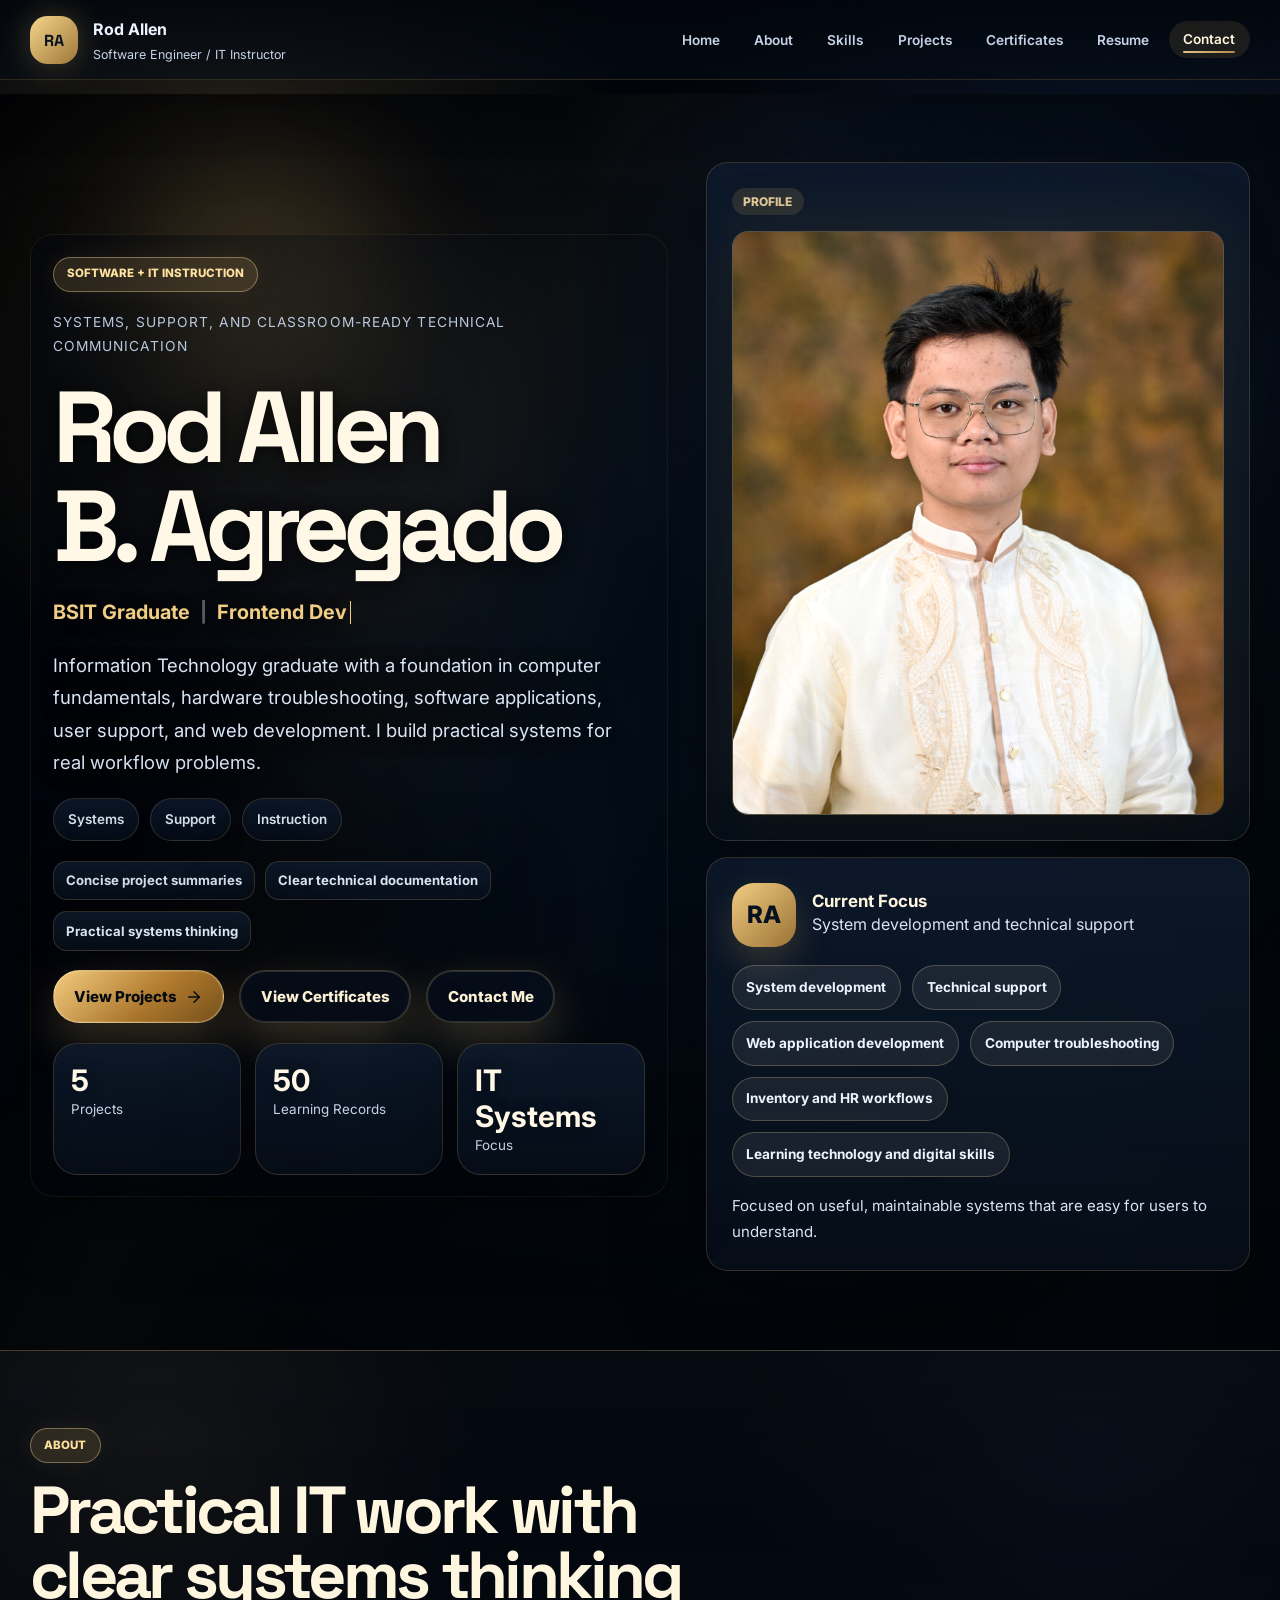
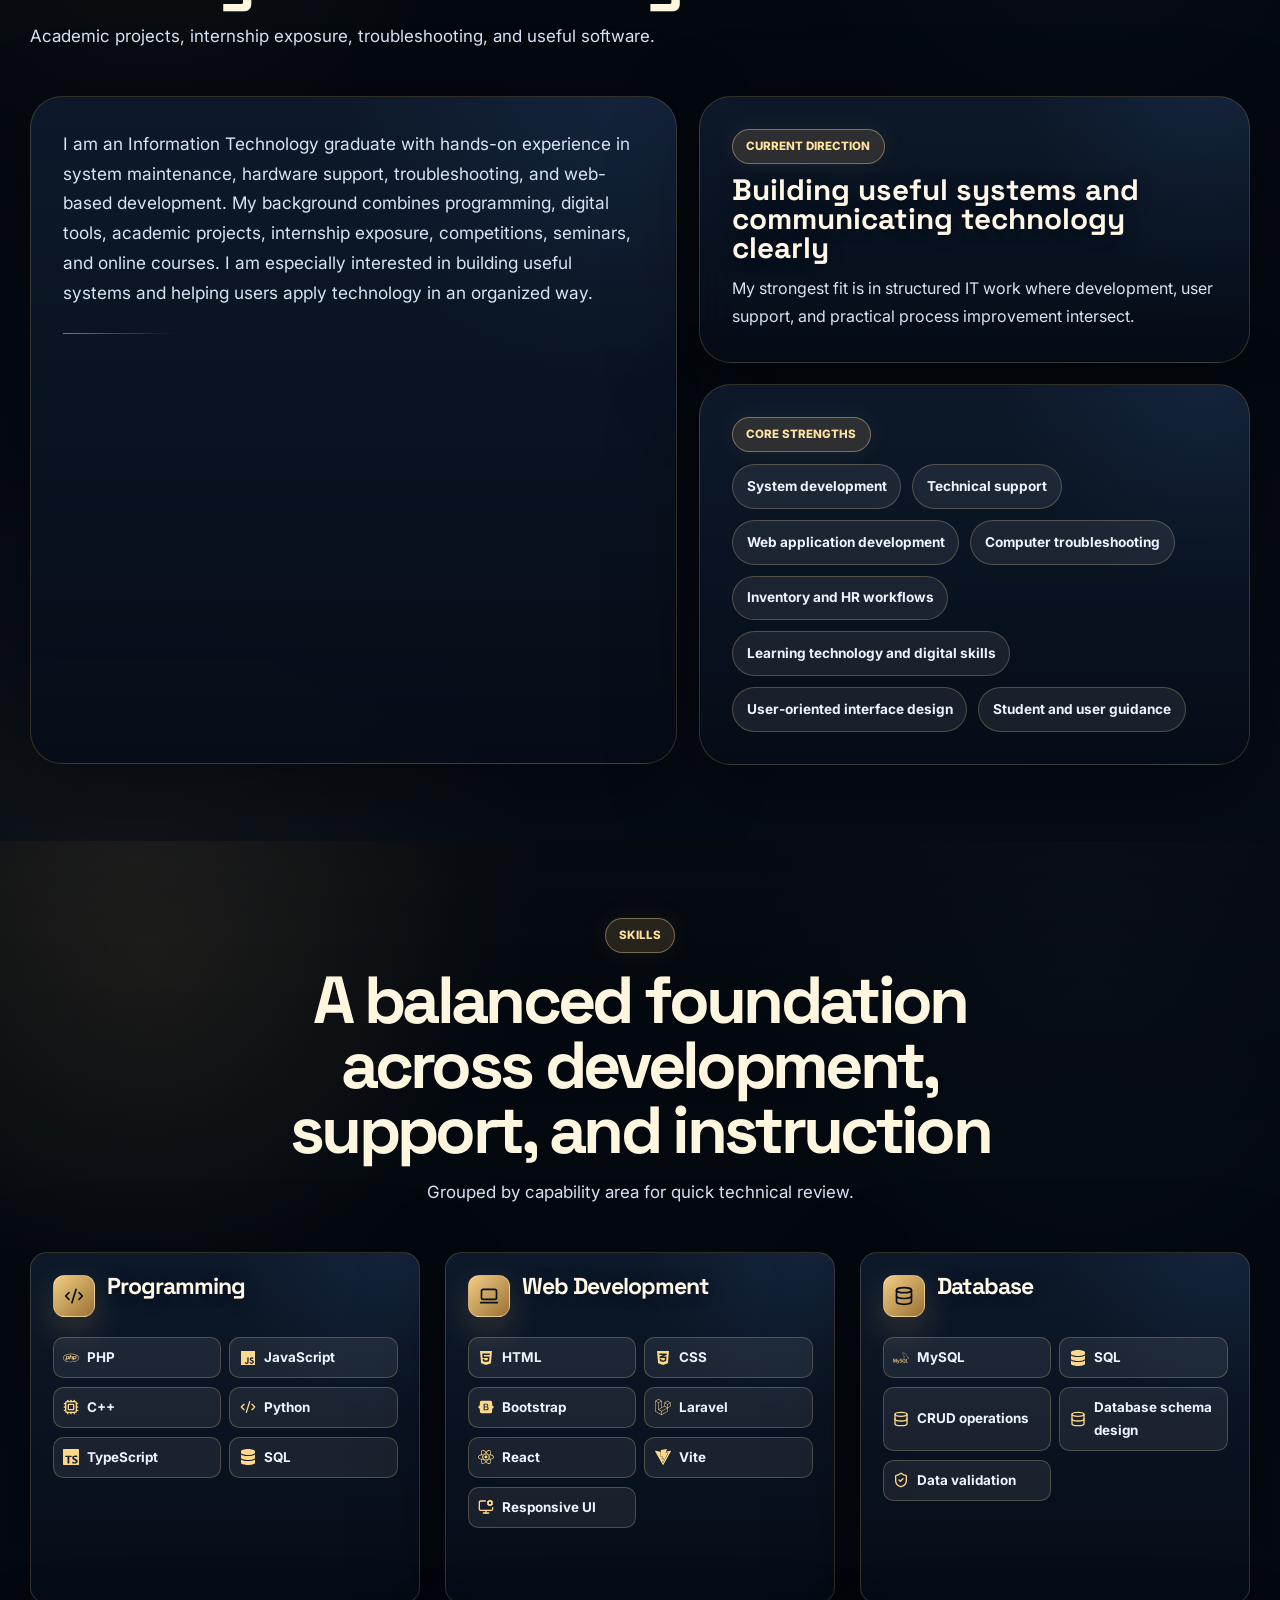
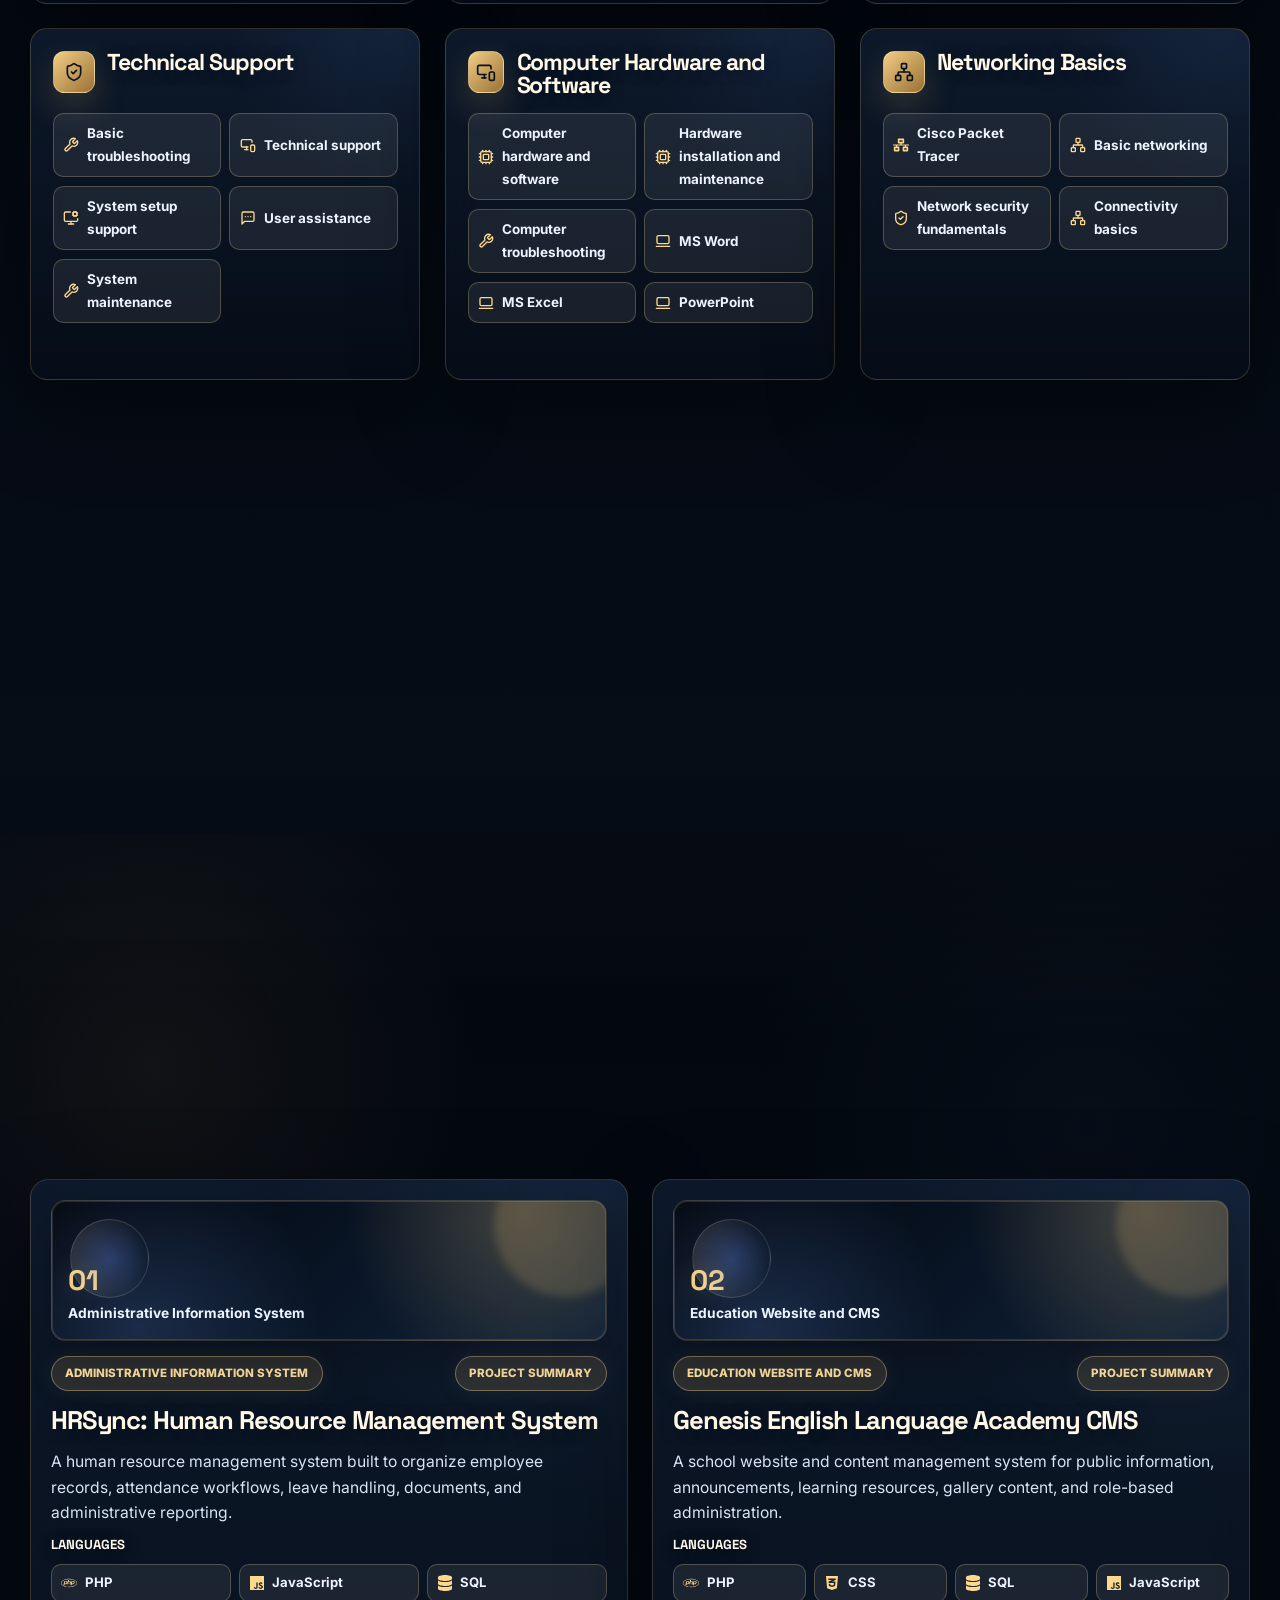
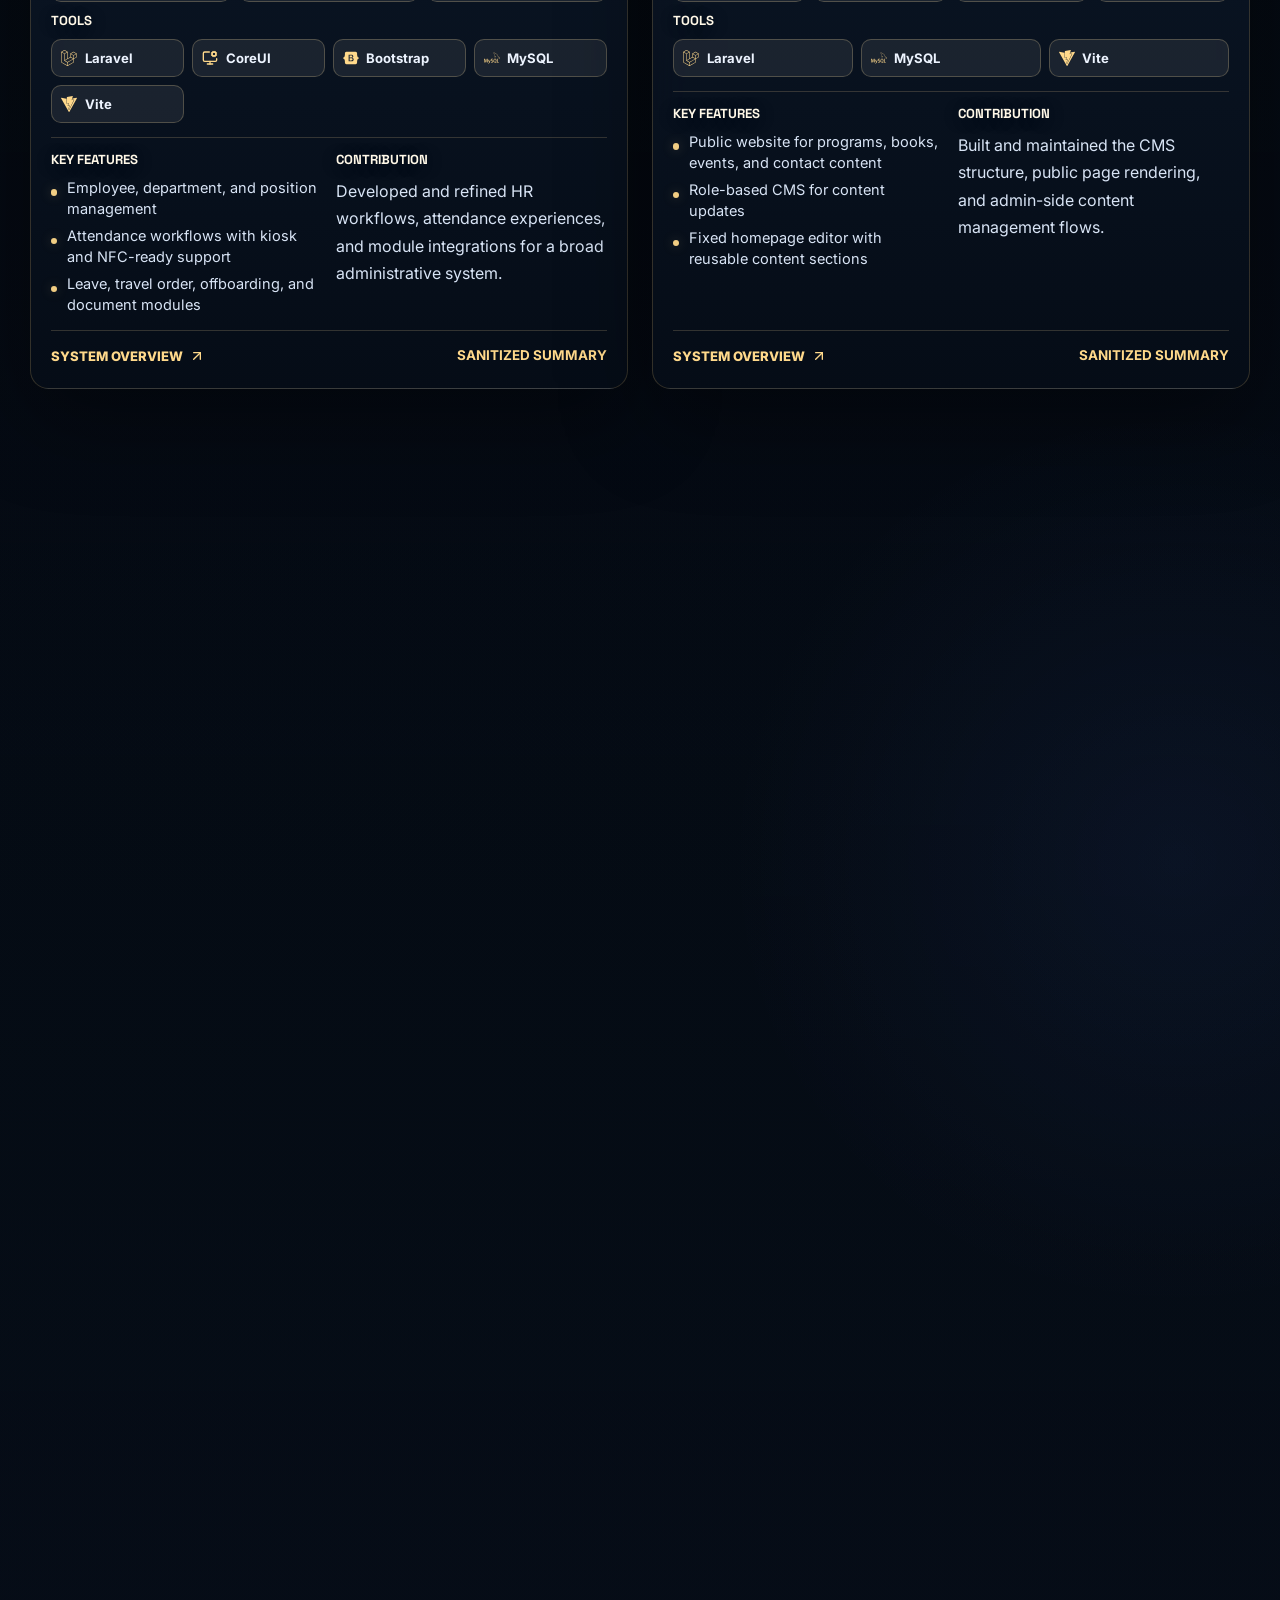
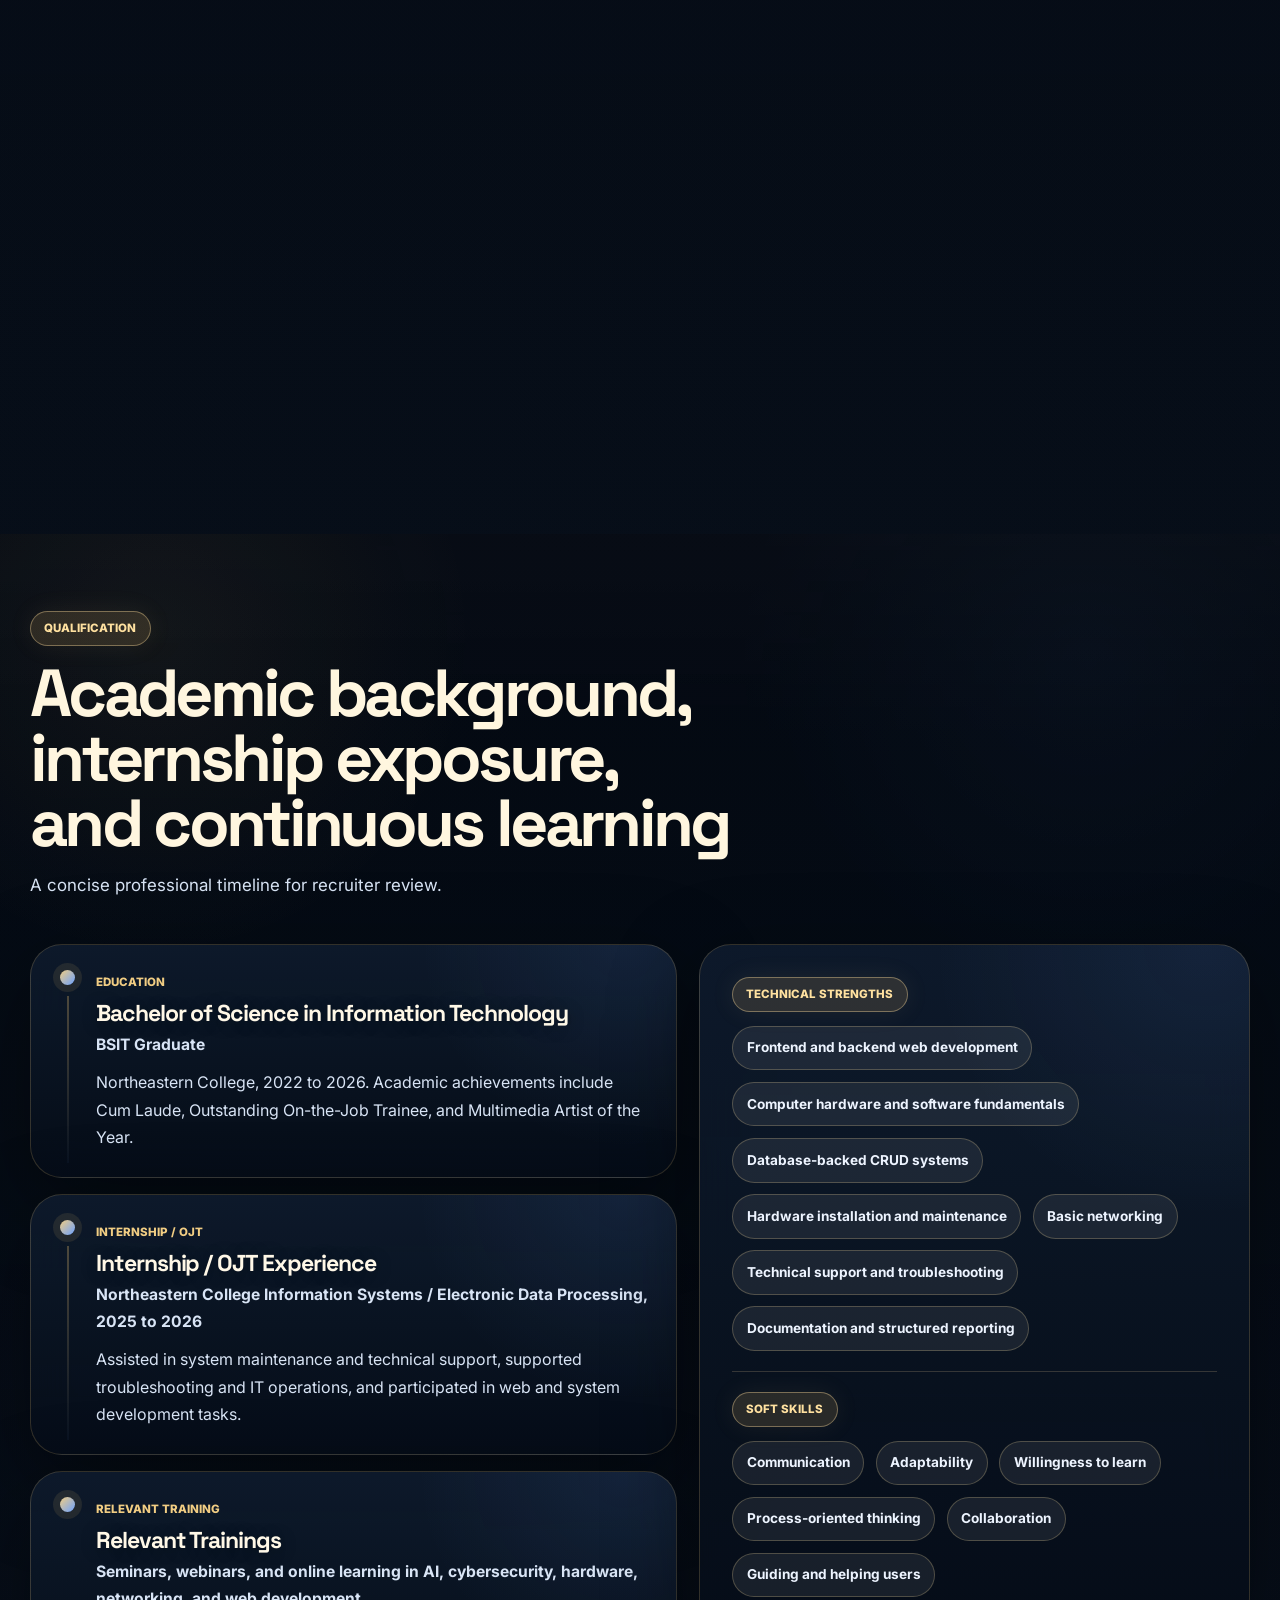
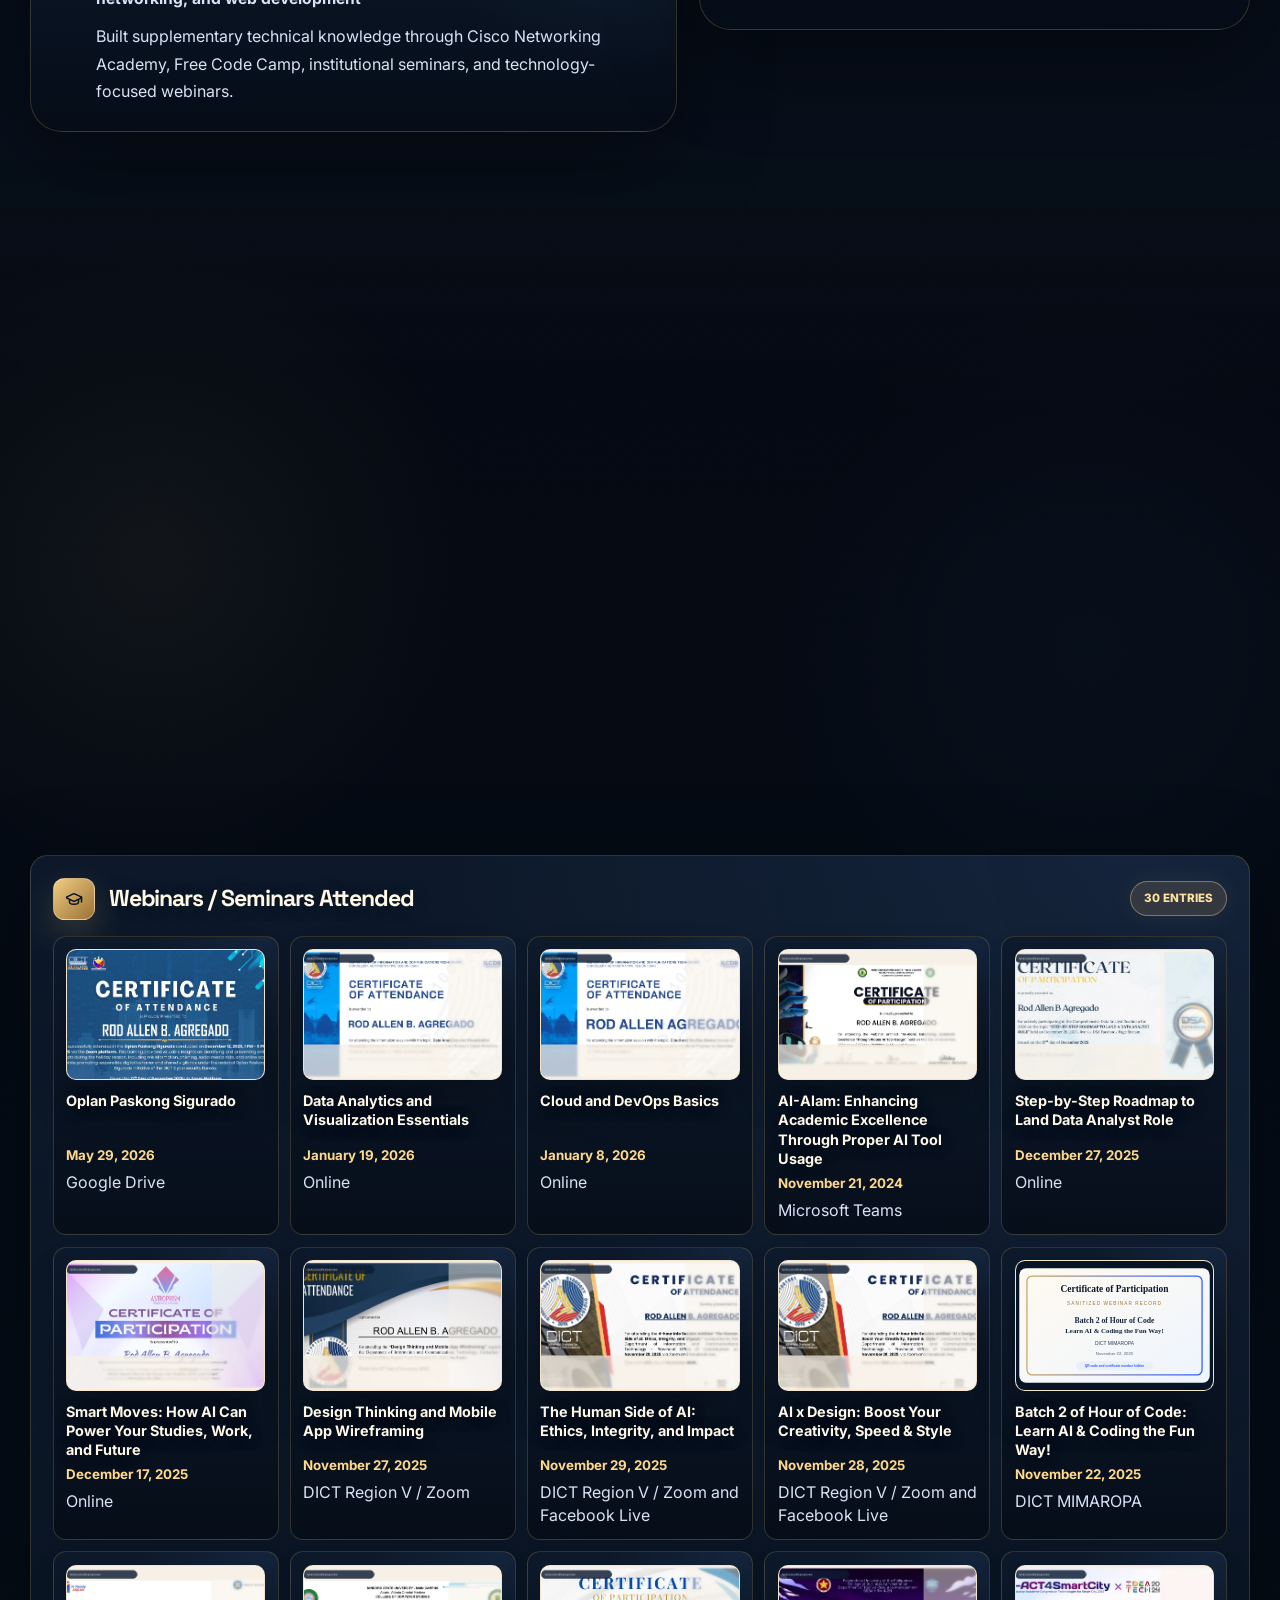
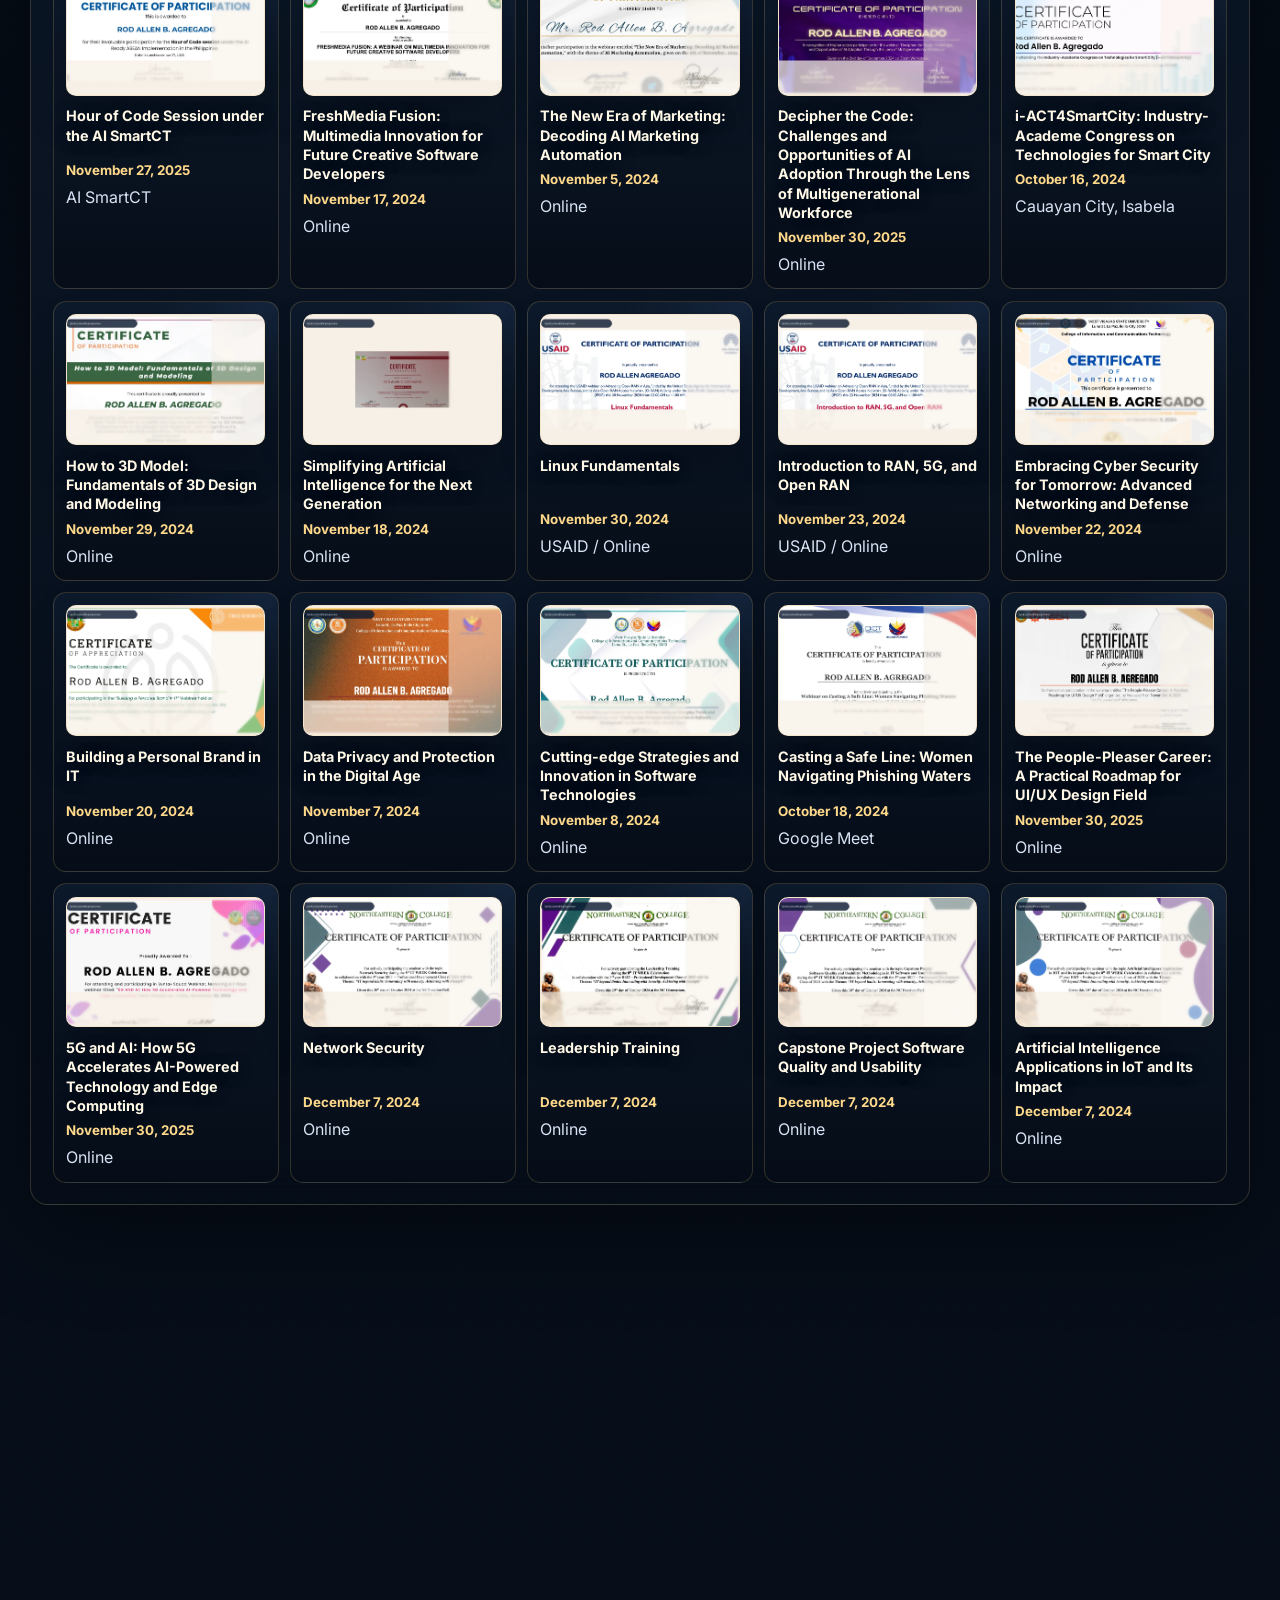
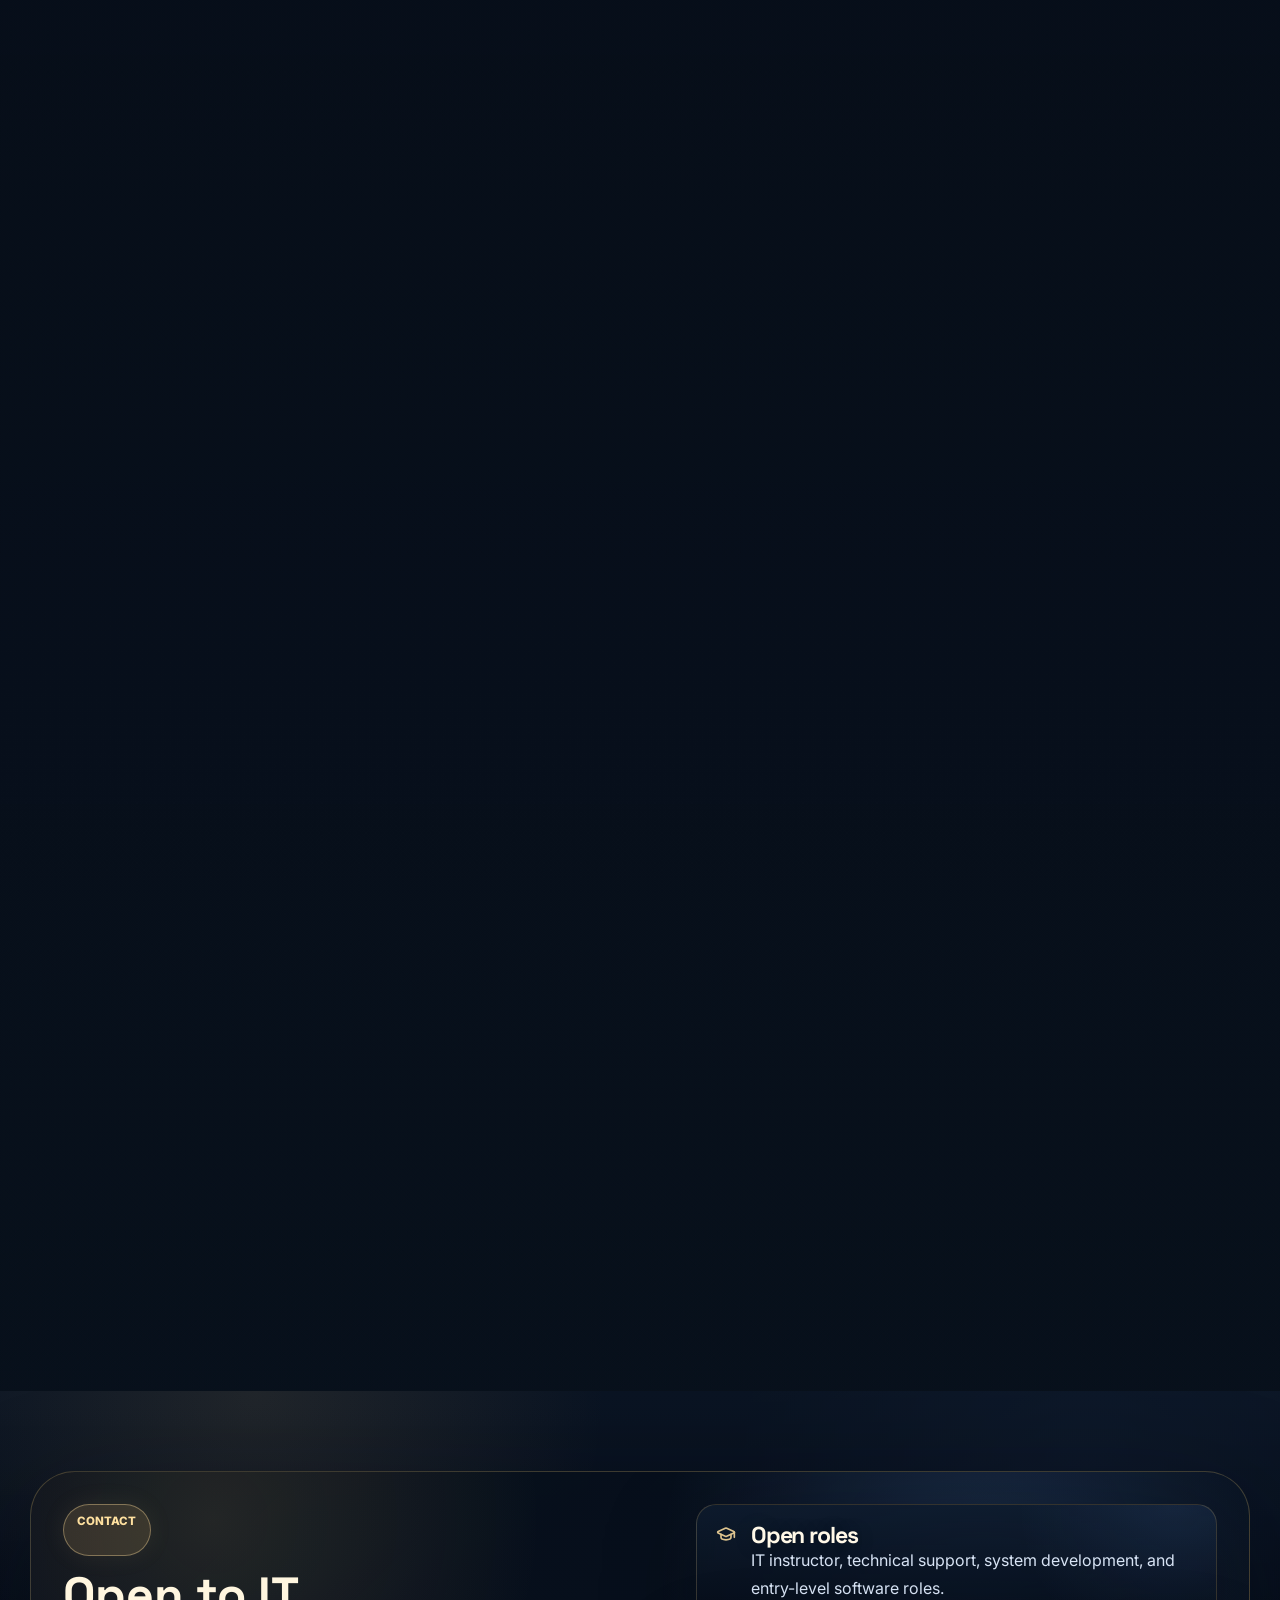
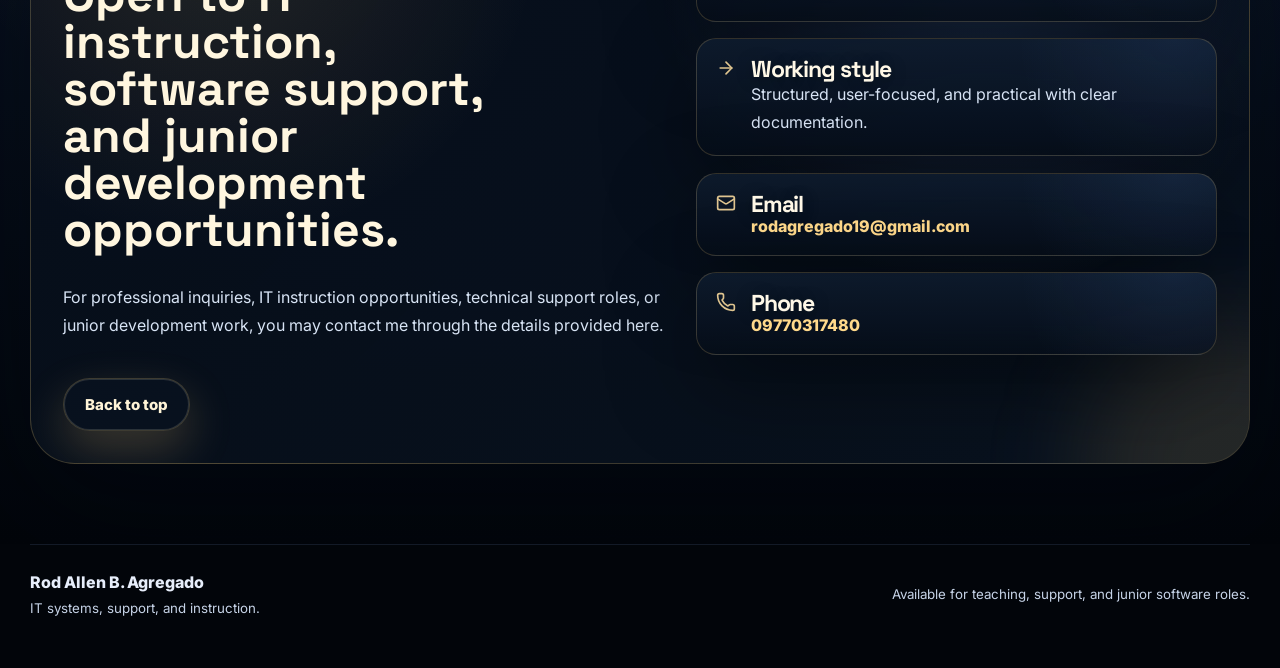
==== portfolio/index.html @ f3e7498e "Deploy portfolio contrast fix" ====
<!doctype html>
<html lang="en">
  <head>
    <meta charset="UTF-8" />
    <meta
      name="viewport"
      content="width=device-width, initial-scale=1.0"
    />
    <meta
      name="description"
      content="Rod Allen B. Agregado portfolio for IT instruction, technical support, and software development."
    />
    <title>Rod Allen B. Agregado | IT Portfolio</title>
    <script type="module" crossorigin src="/portfolio/assets/main-DBQtuBkg.js"></script>
  </head>
  <body>
    <div id="root"></div>
    <script>
      (function () {
        const isLocalHost = ["localhost", "127.0.0.1"].includes(window.location.hostname);

        if (!isLocalHost) {
          const stylesheet = document.createElement("link");
          stylesheet.rel = "stylesheet";
          stylesheet.href = "/portfolio/assets/app-B53Im2lX.css?v=20260530-contrast-pass";
          document.head.appendChild(stylesheet);
        }
      })();
    </script>
  </body>
</html>
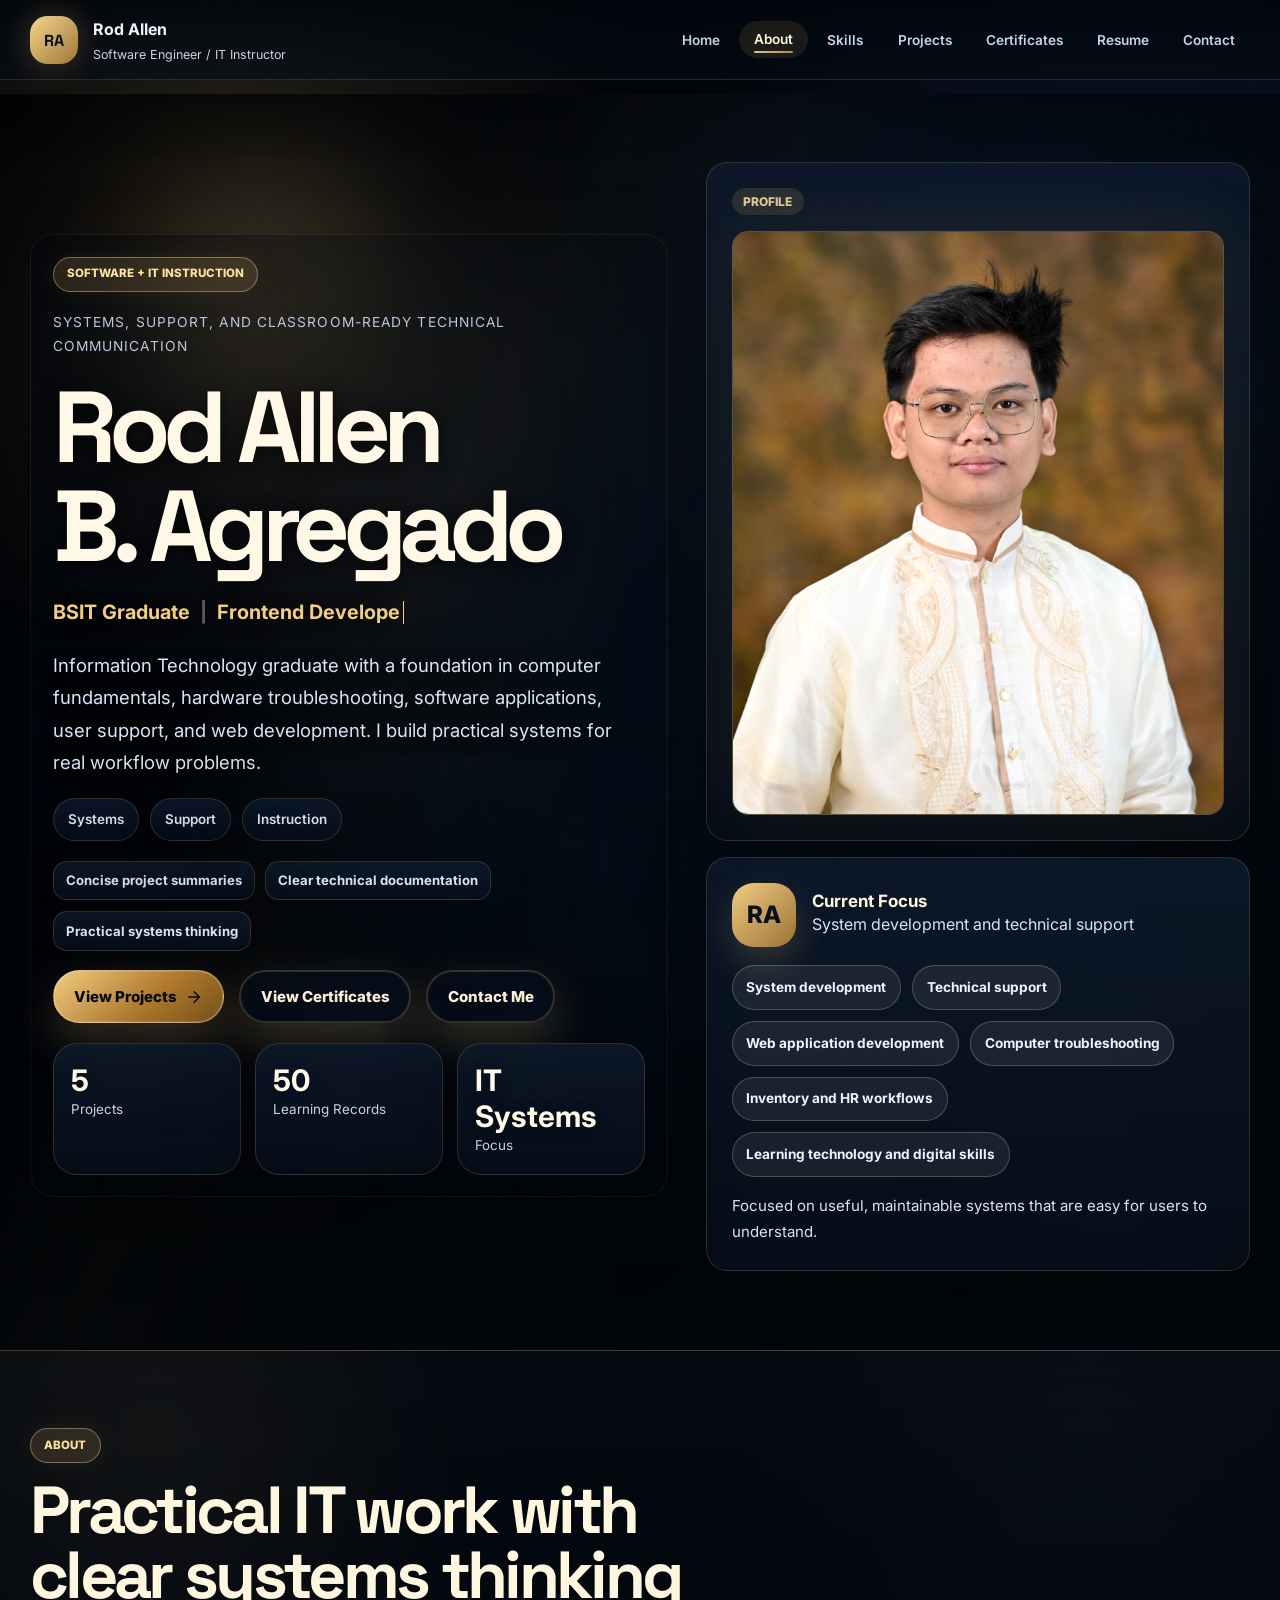
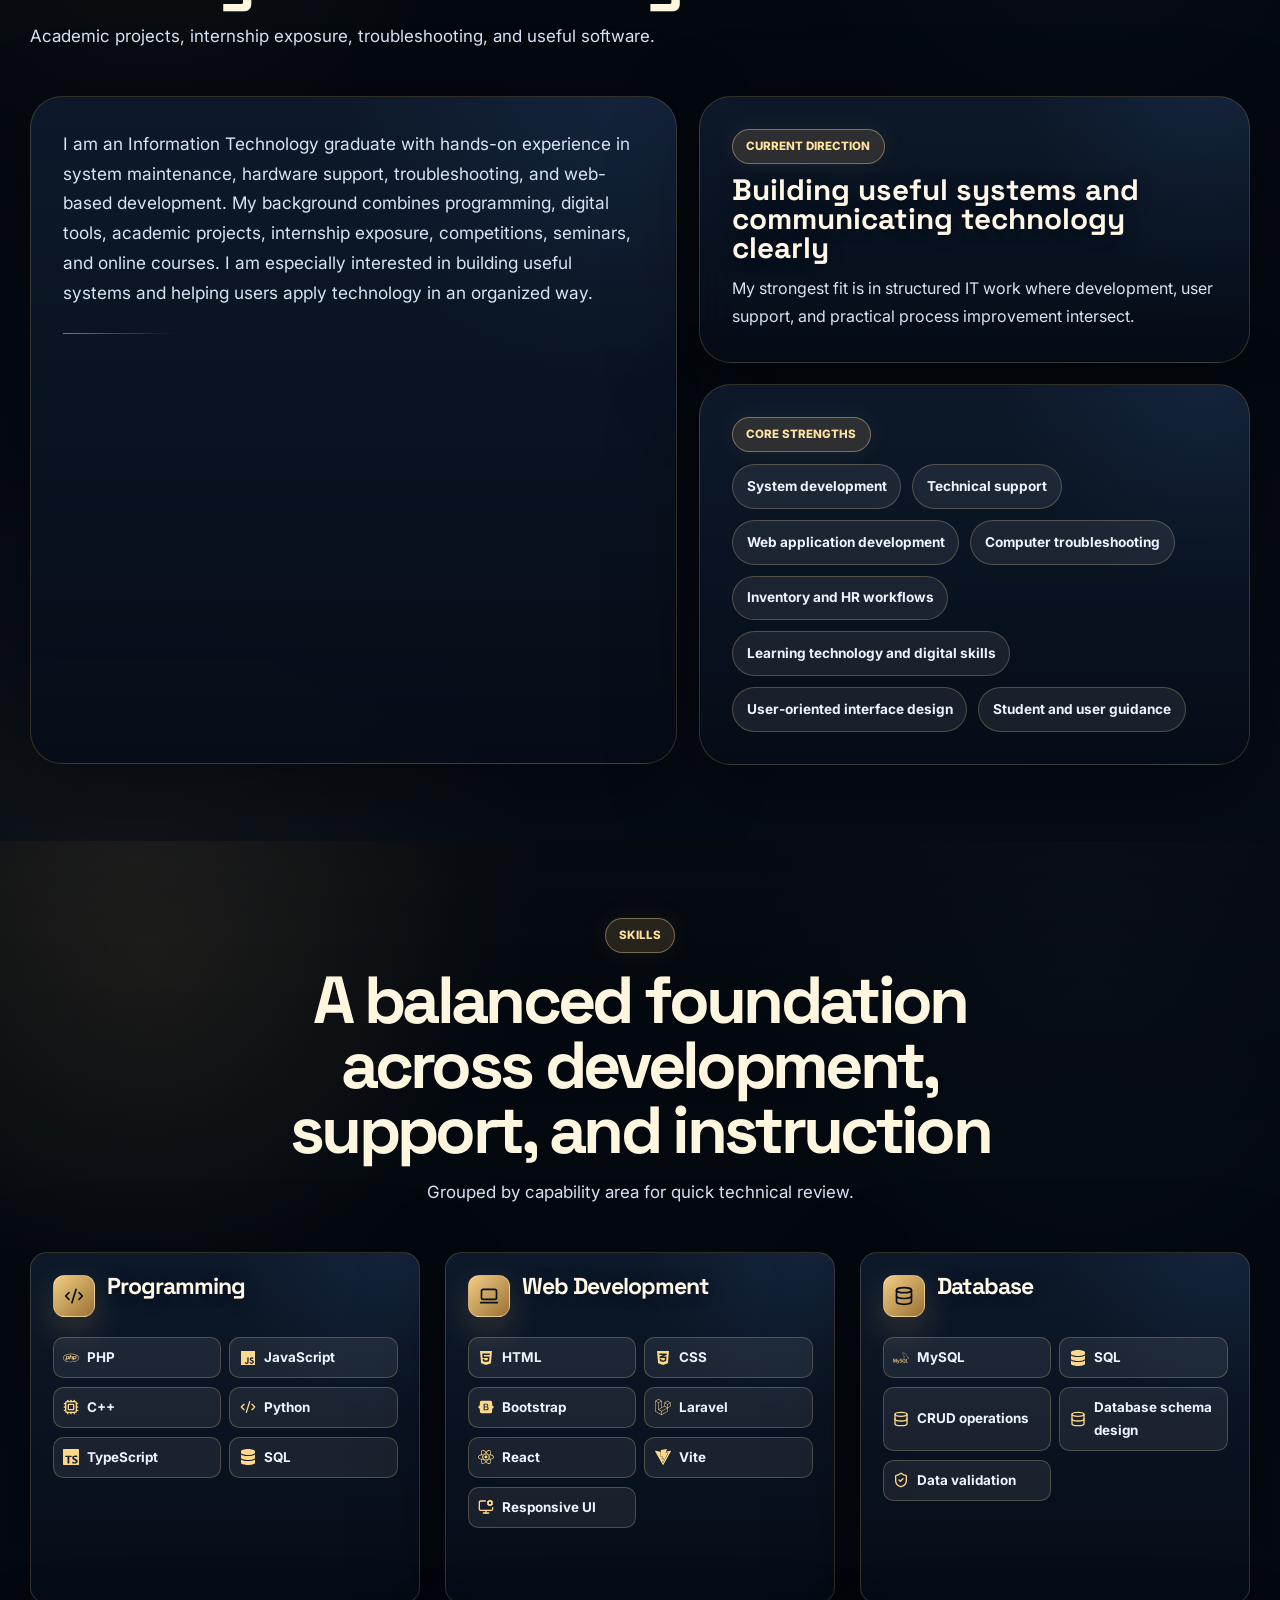
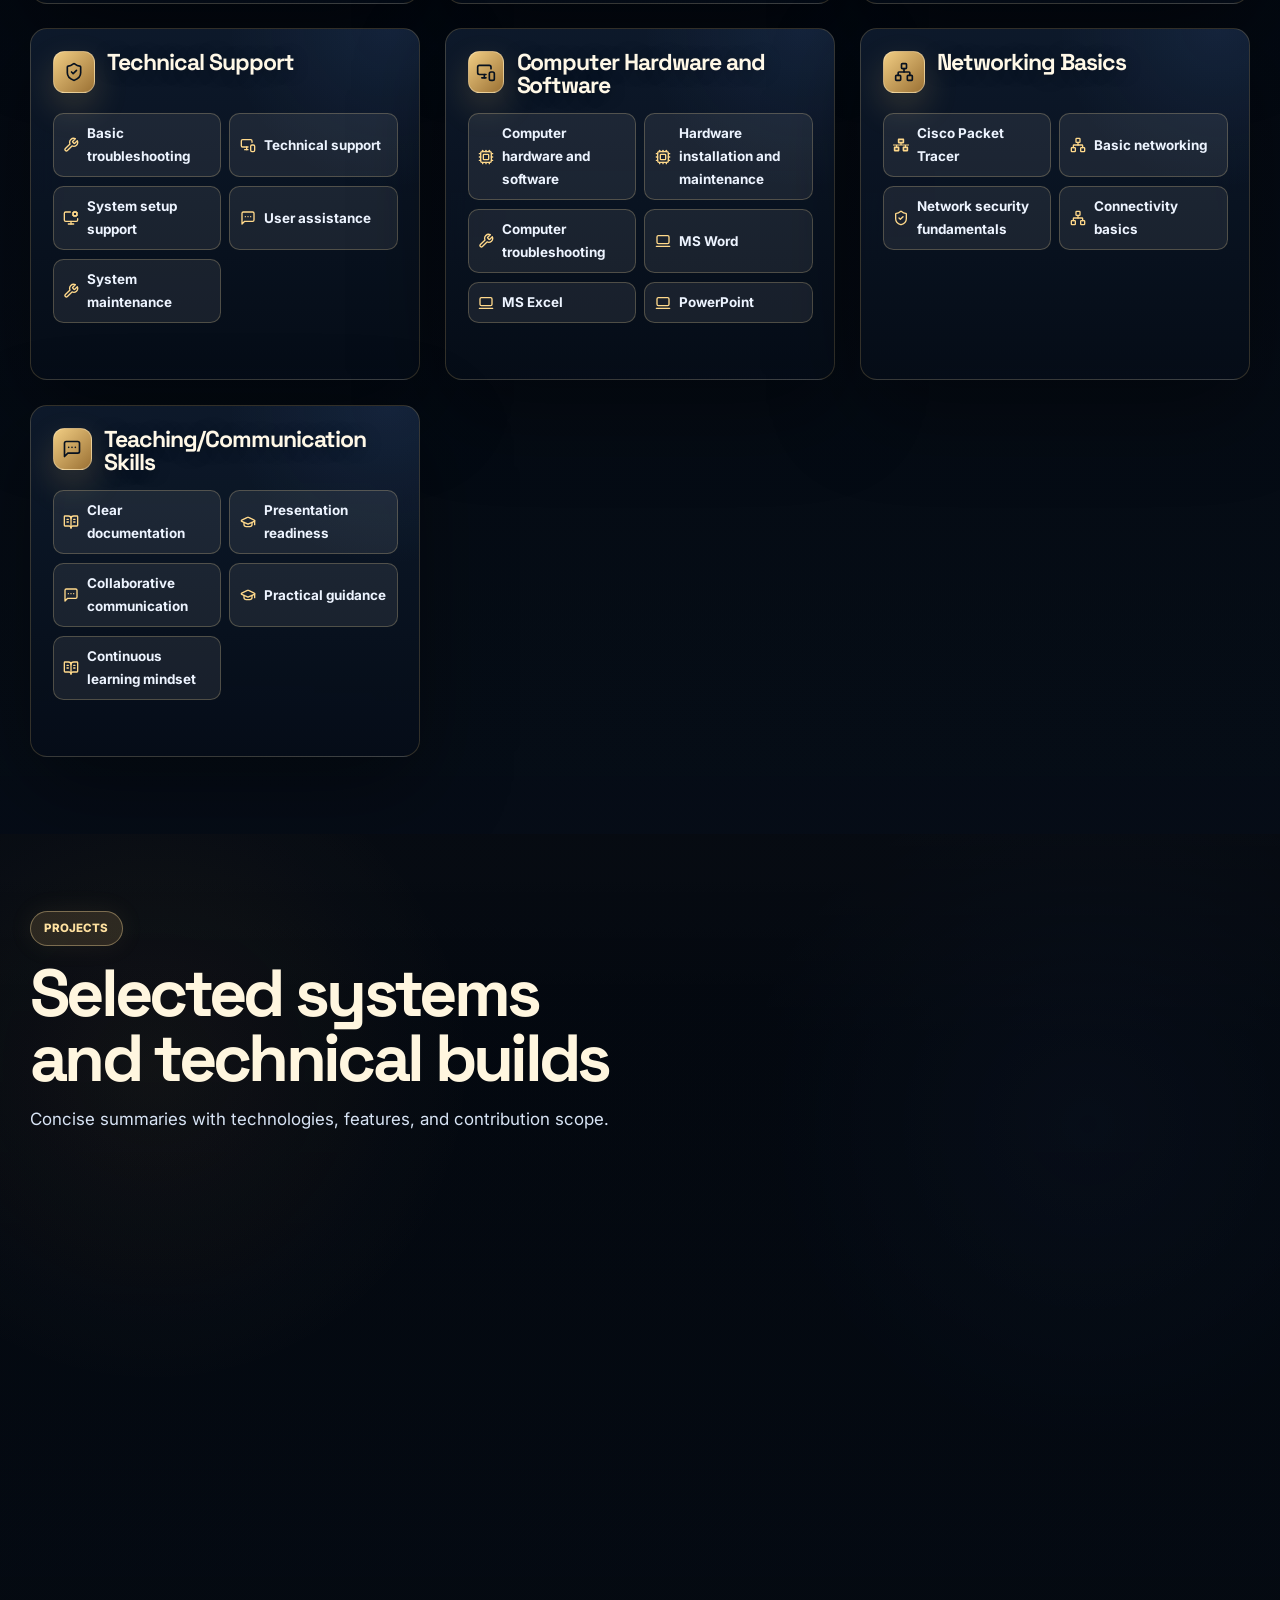
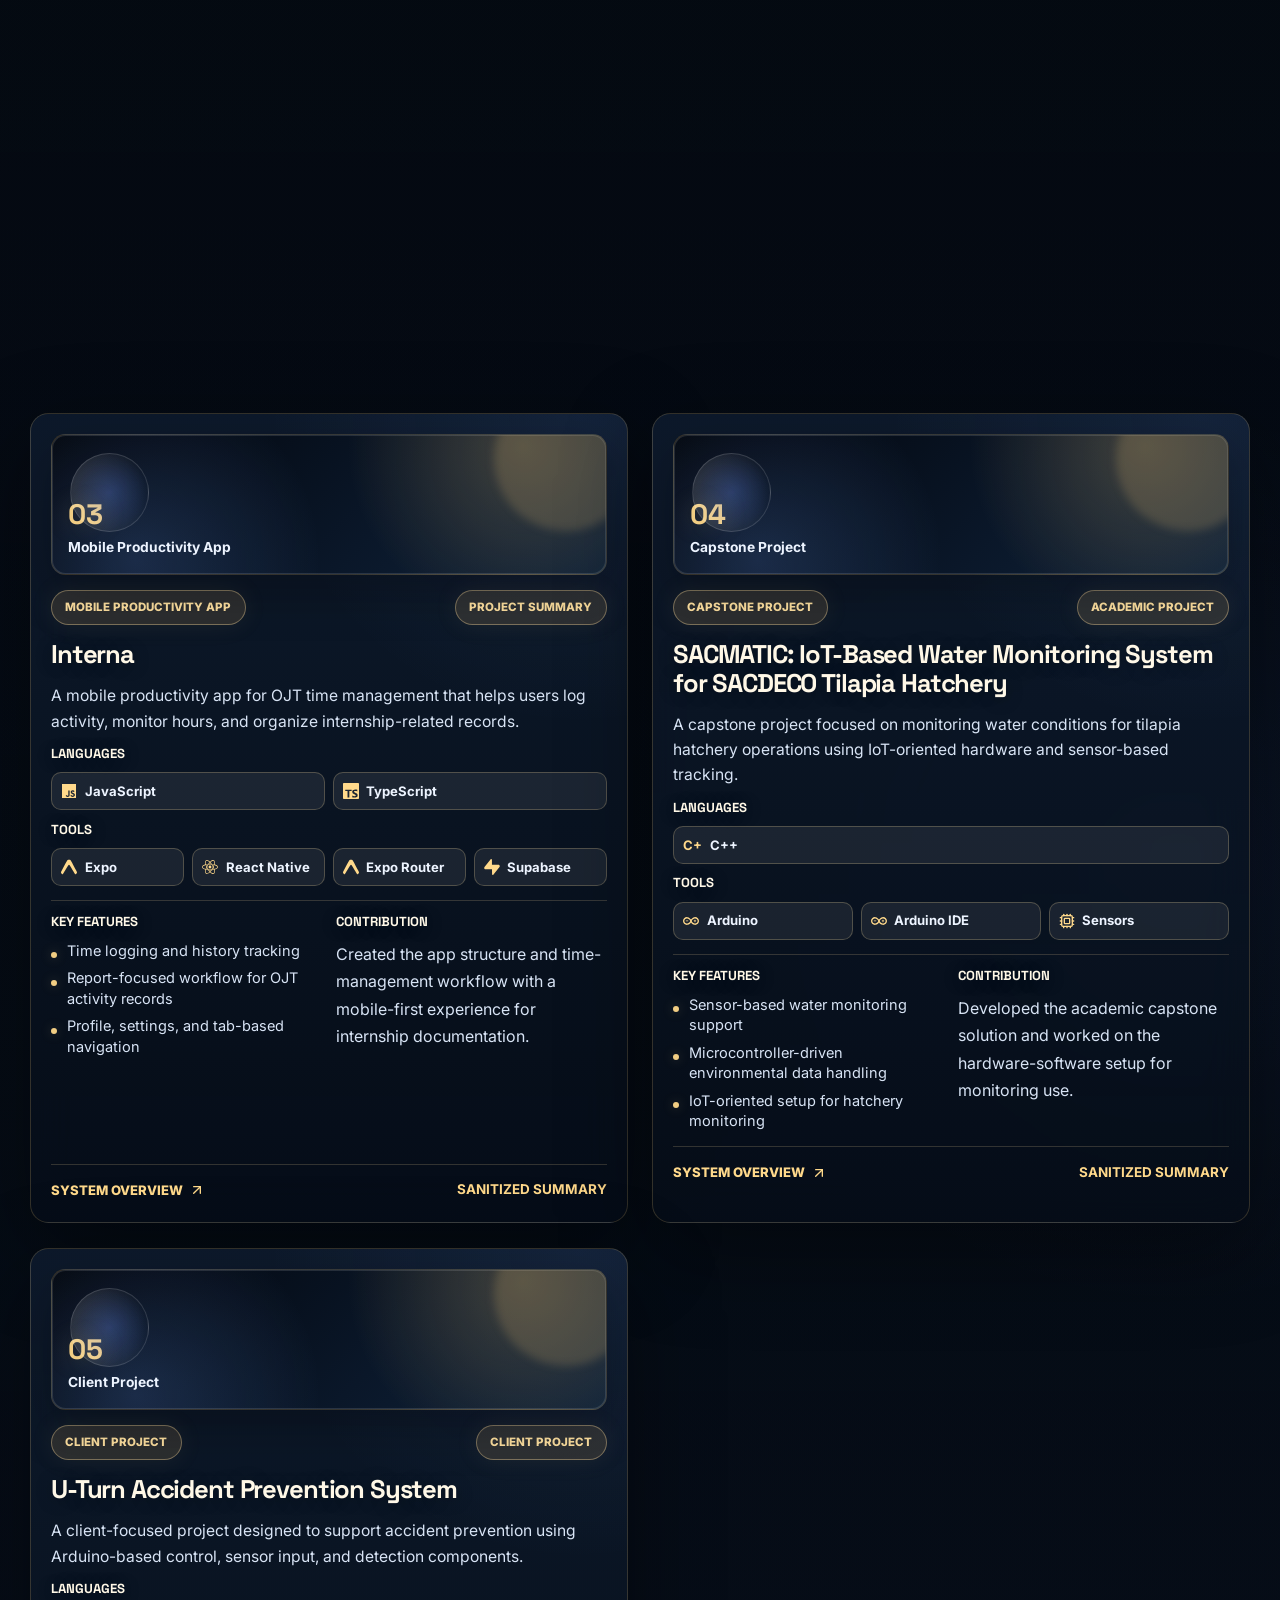
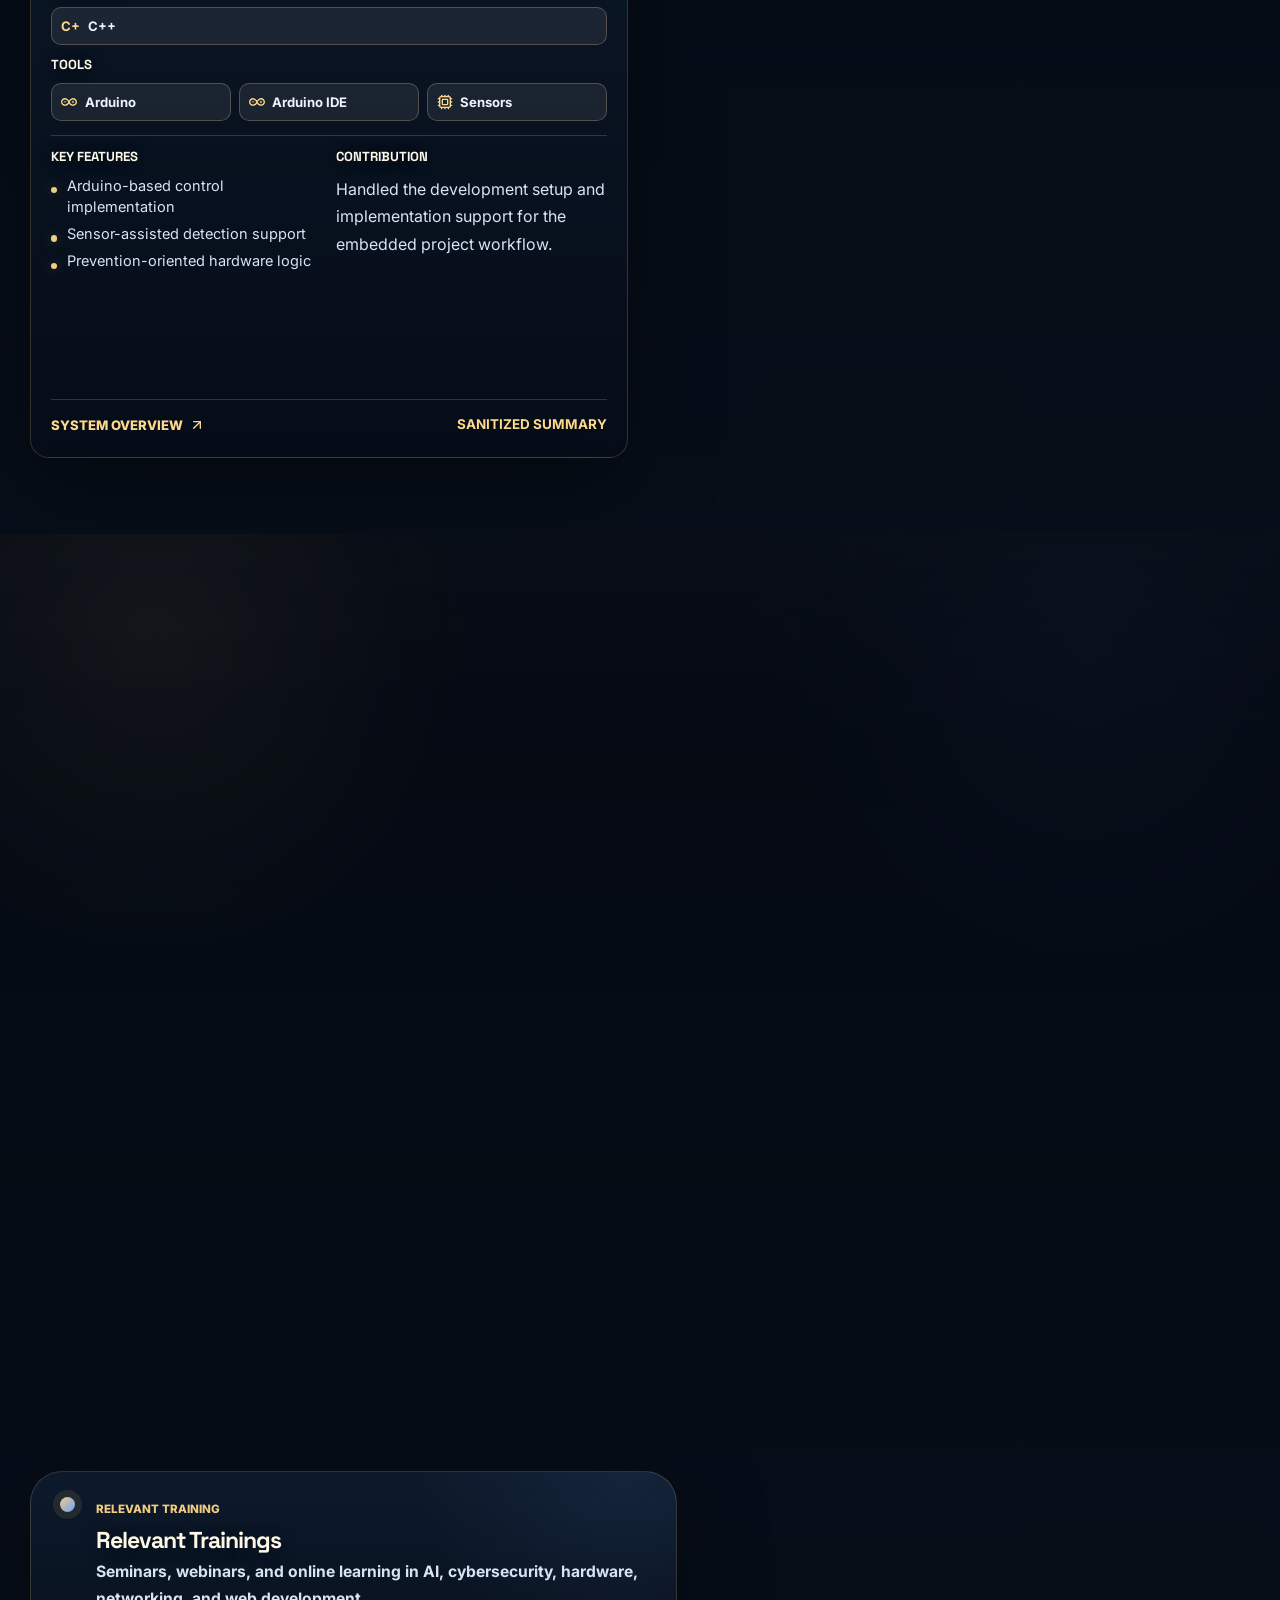
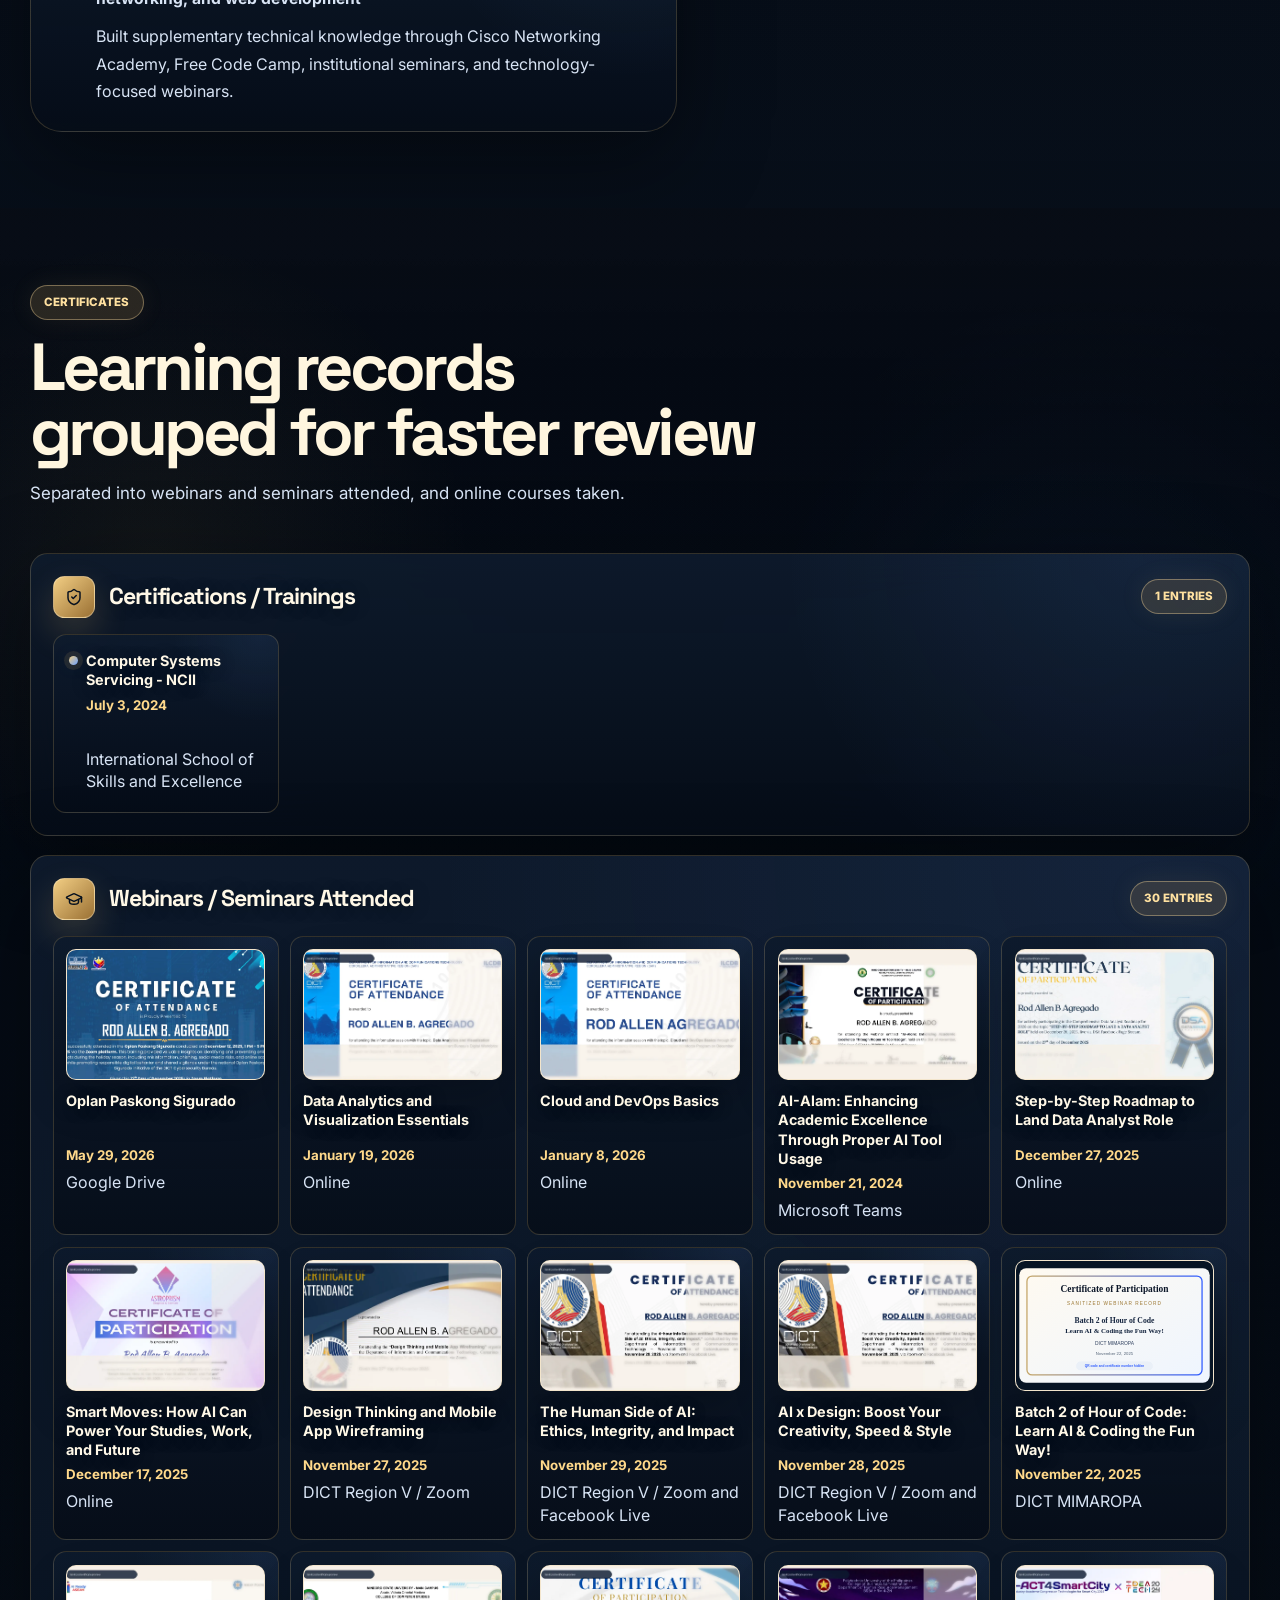
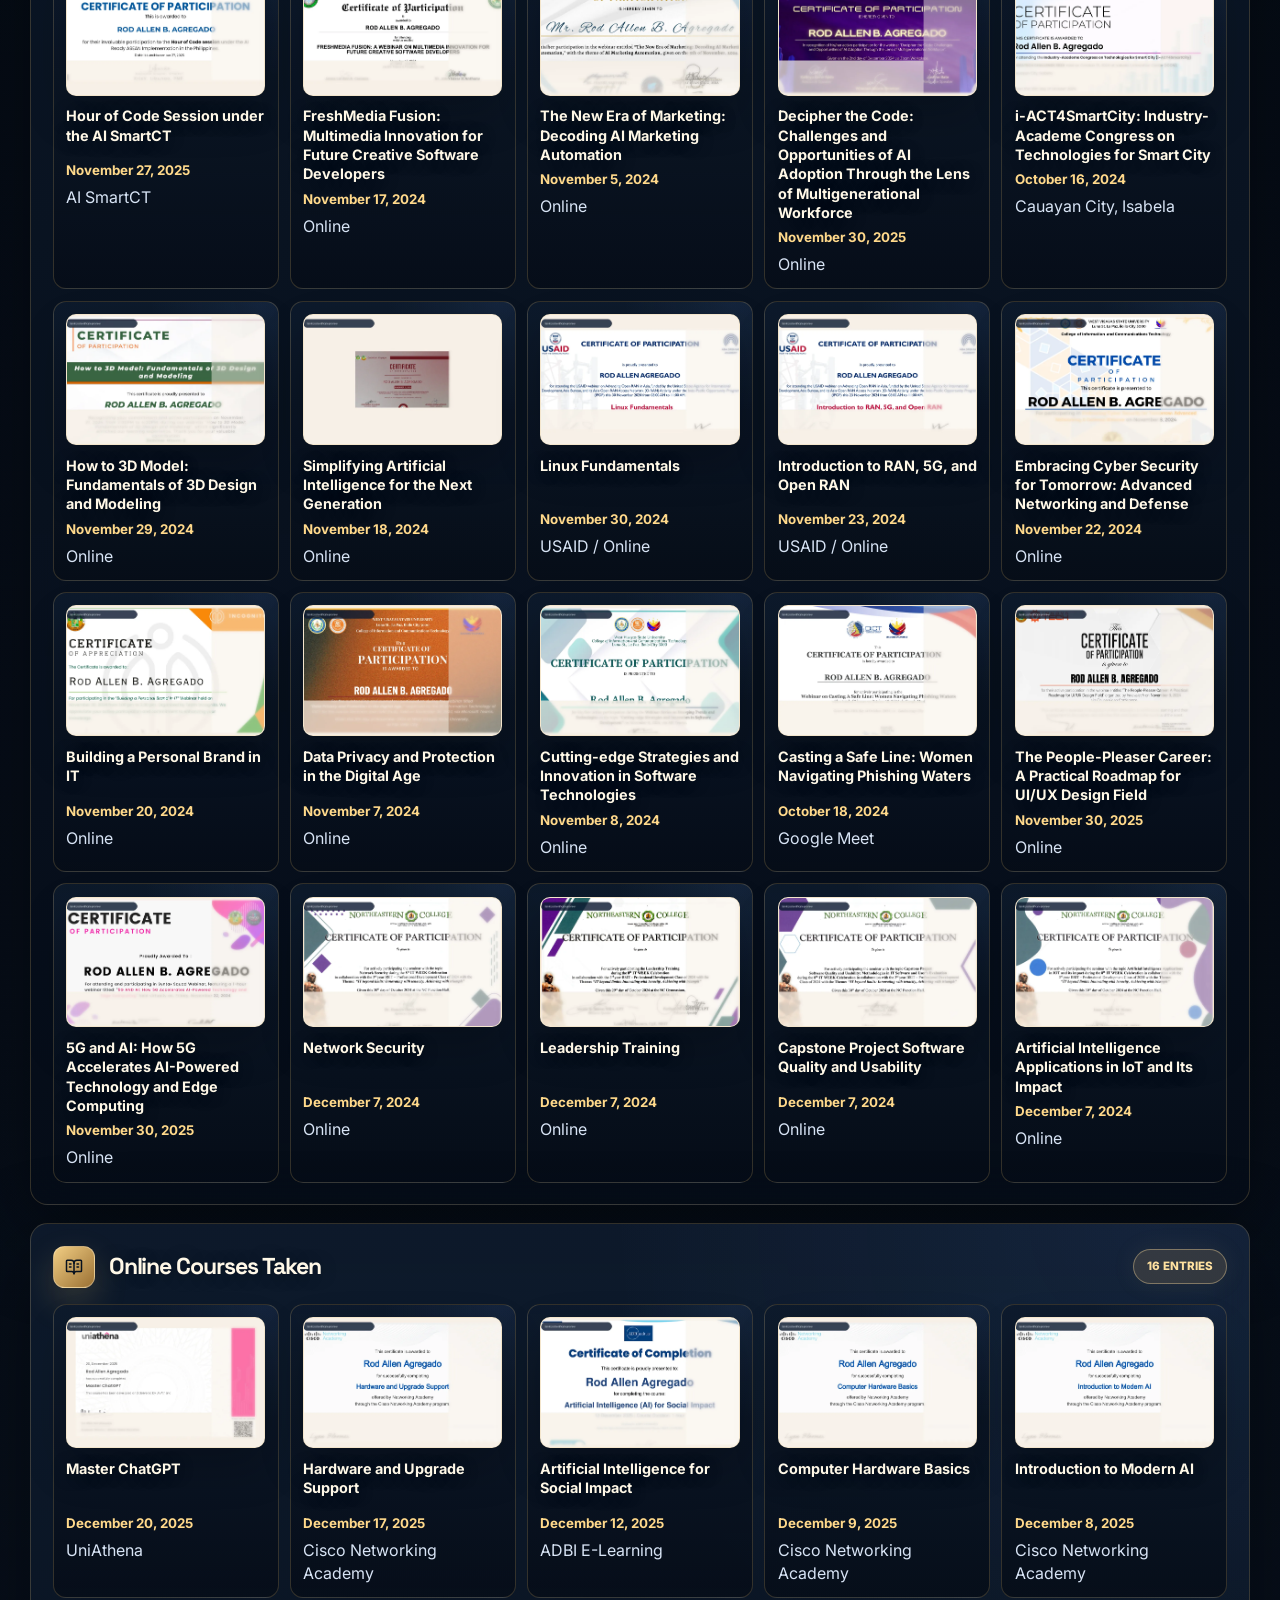
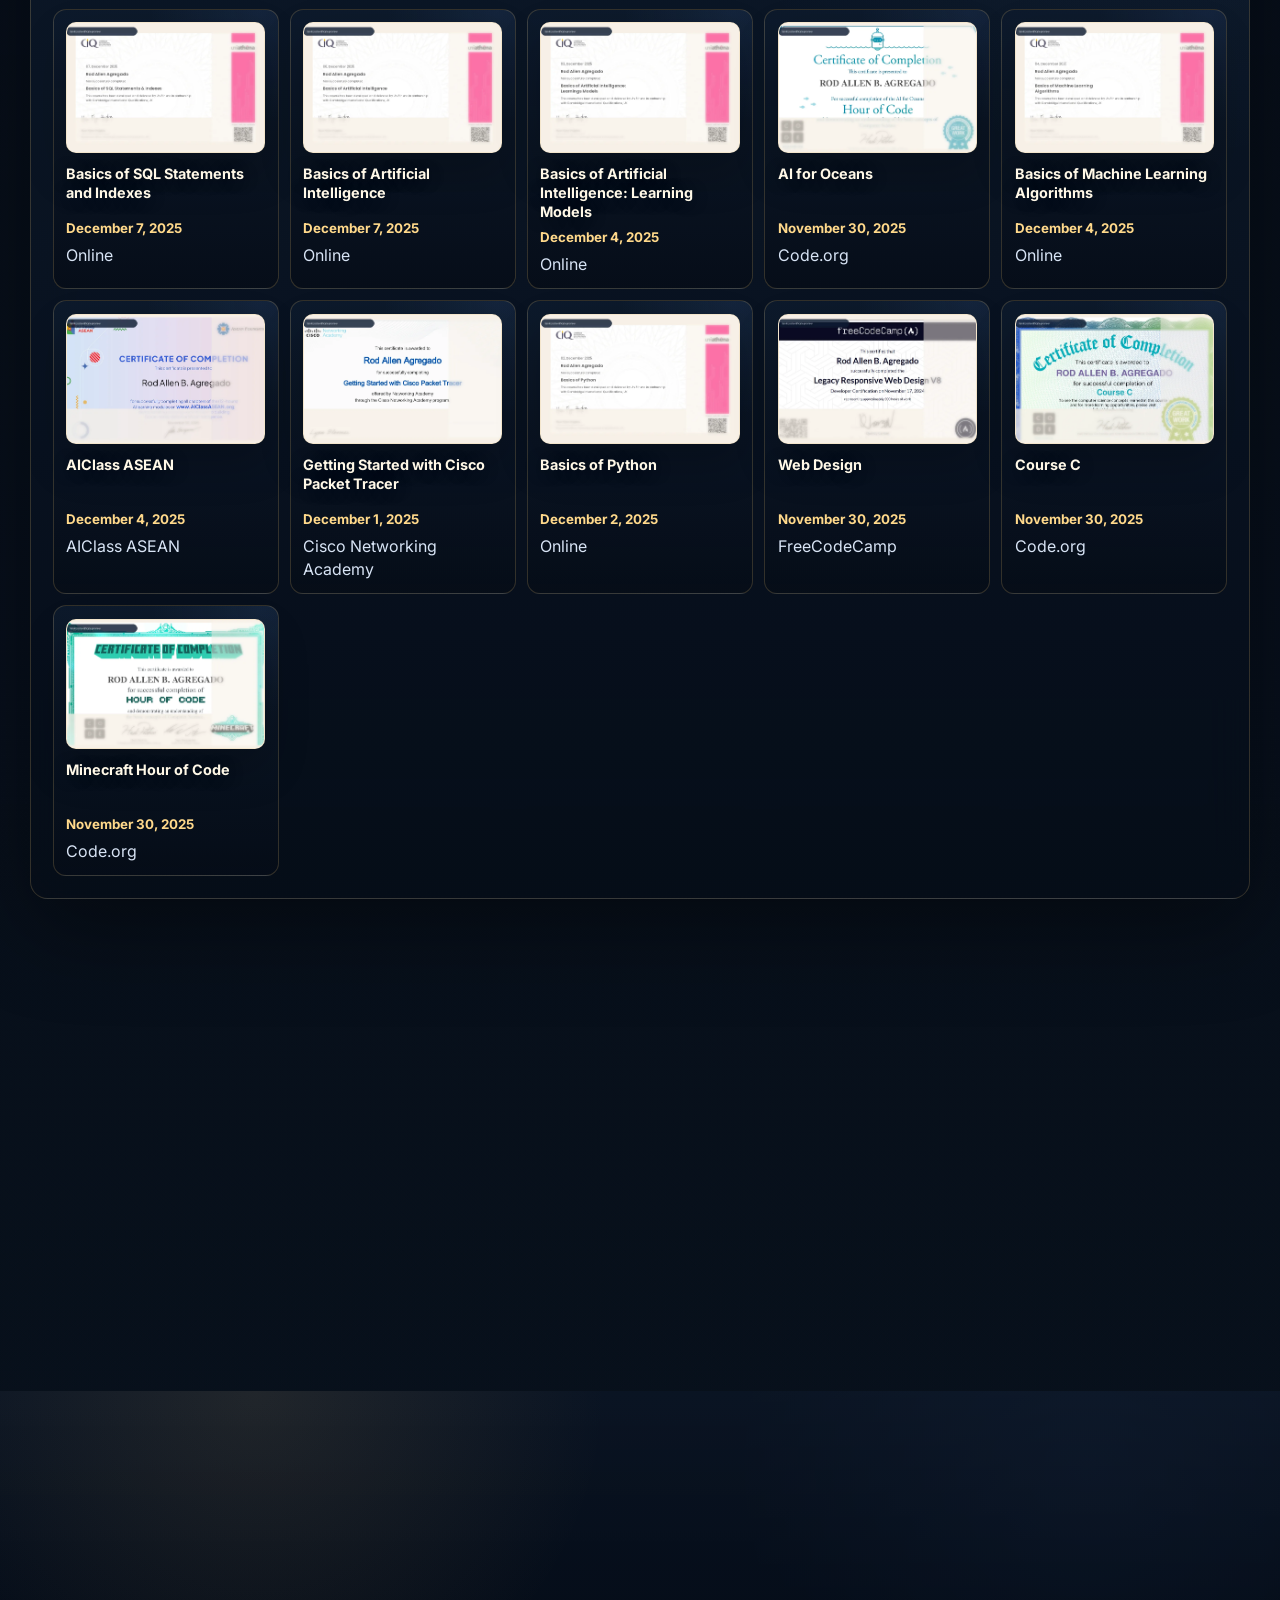
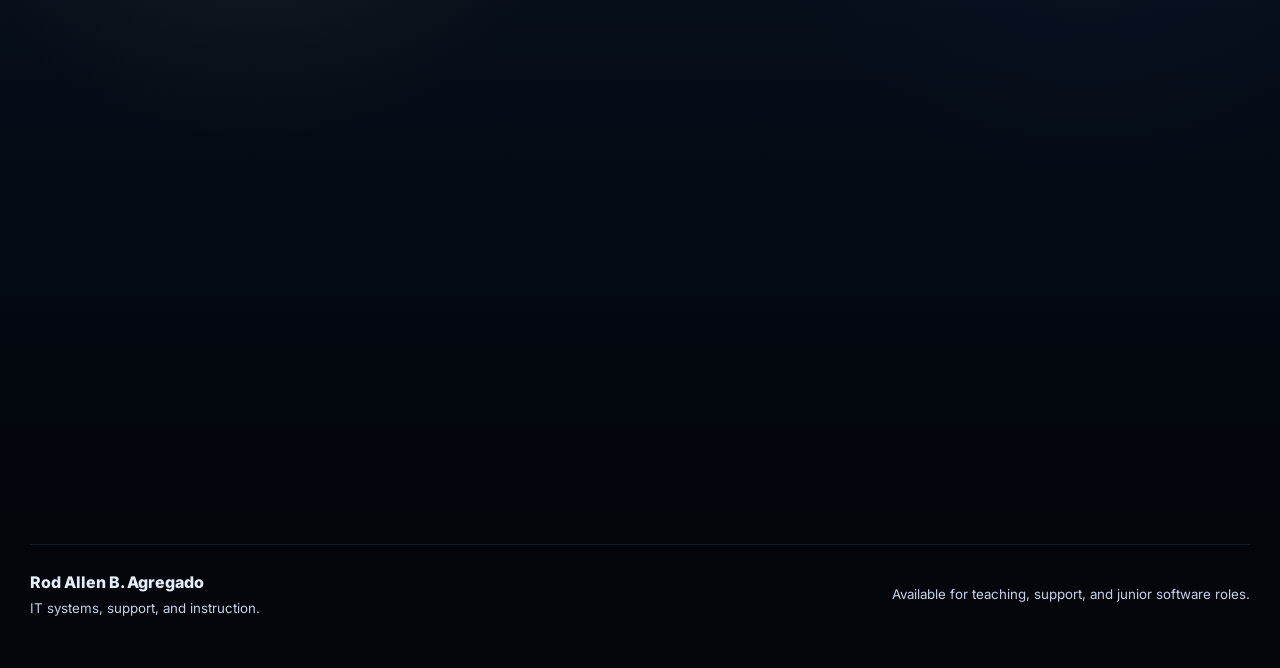
==== commit aaa2e910: "Deploy hover icon visibility fix" ====
--- a/portfolio/index.html
+++ b/portfolio/index.html
@@ -11,7 +11,6 @@
       content="Rod Allen B. Agregado portfolio for IT instruction, technical support, and software development."
     />
     <title>Rod Allen B. Agregado | IT Portfolio</title>
-    <script type="module" crossorigin src="/portfolio/assets/main-DBQtuBkg.js"></script>
   </head>
   <body>
     <div id="root"></div>
@@ -22,10 +21,21 @@
         if (!isLocalHost) {
           const stylesheet = document.createElement("link");
           stylesheet.rel = "stylesheet";
-          stylesheet.href = "/portfolio/assets/app-B53Im2lX.css?v=20260530-contrast-pass";
+          stylesheet.href = "/portfolio/assets/app-DJCoCu-z.css?v=20260530-icon-hover";
           document.head.appendChild(stylesheet);
+
+          const script = document.createElement("script");
+          script.type = "module";
+          script.crossOrigin = "";
+          script.src = "/portfolio/assets/app-B6bSmw0L.js?v=20260530-icon-hover";
+          document.body.appendChild(script);
         }
       })();
     </script>
+    <script type="module">
+      if (["localhost", "127.0.0.1"].includes(window.location.hostname)) {
+        import("/src/main.jsx");
+      }
+    </script>
   </body>
 </html>
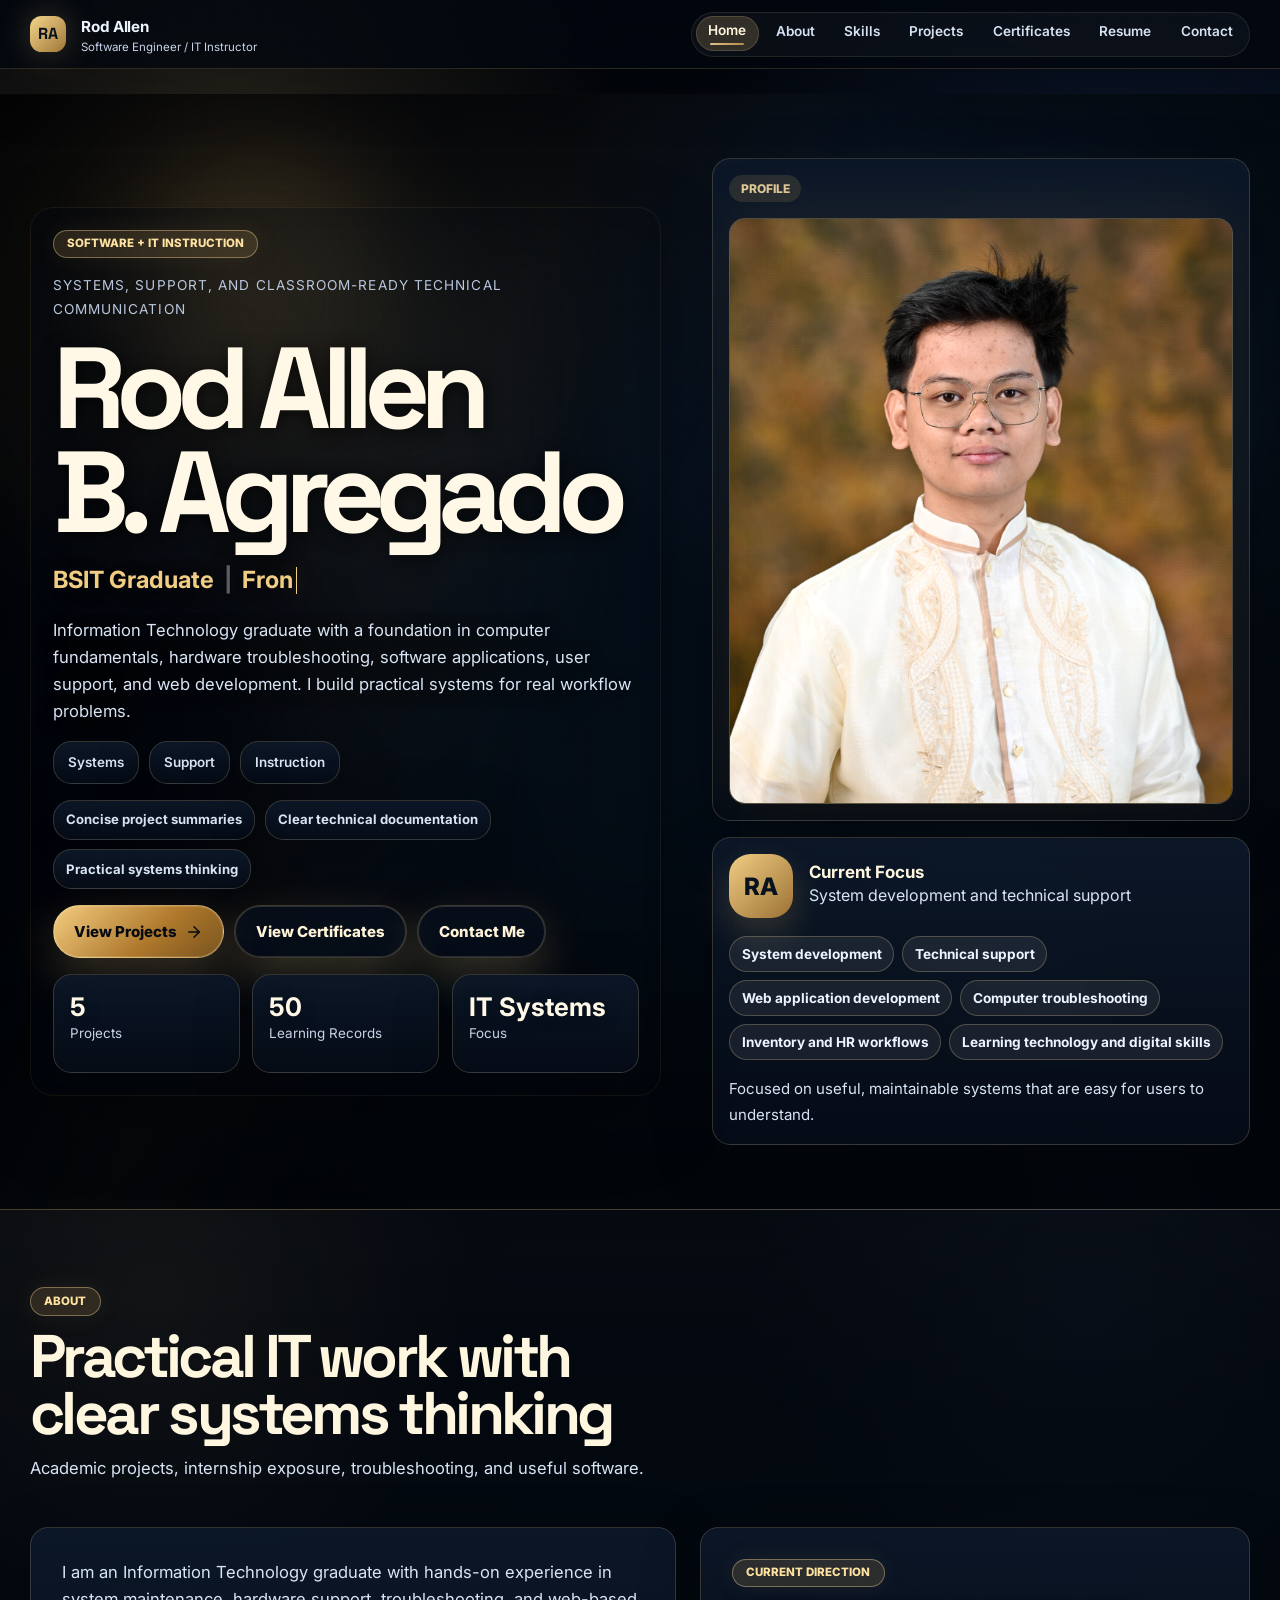
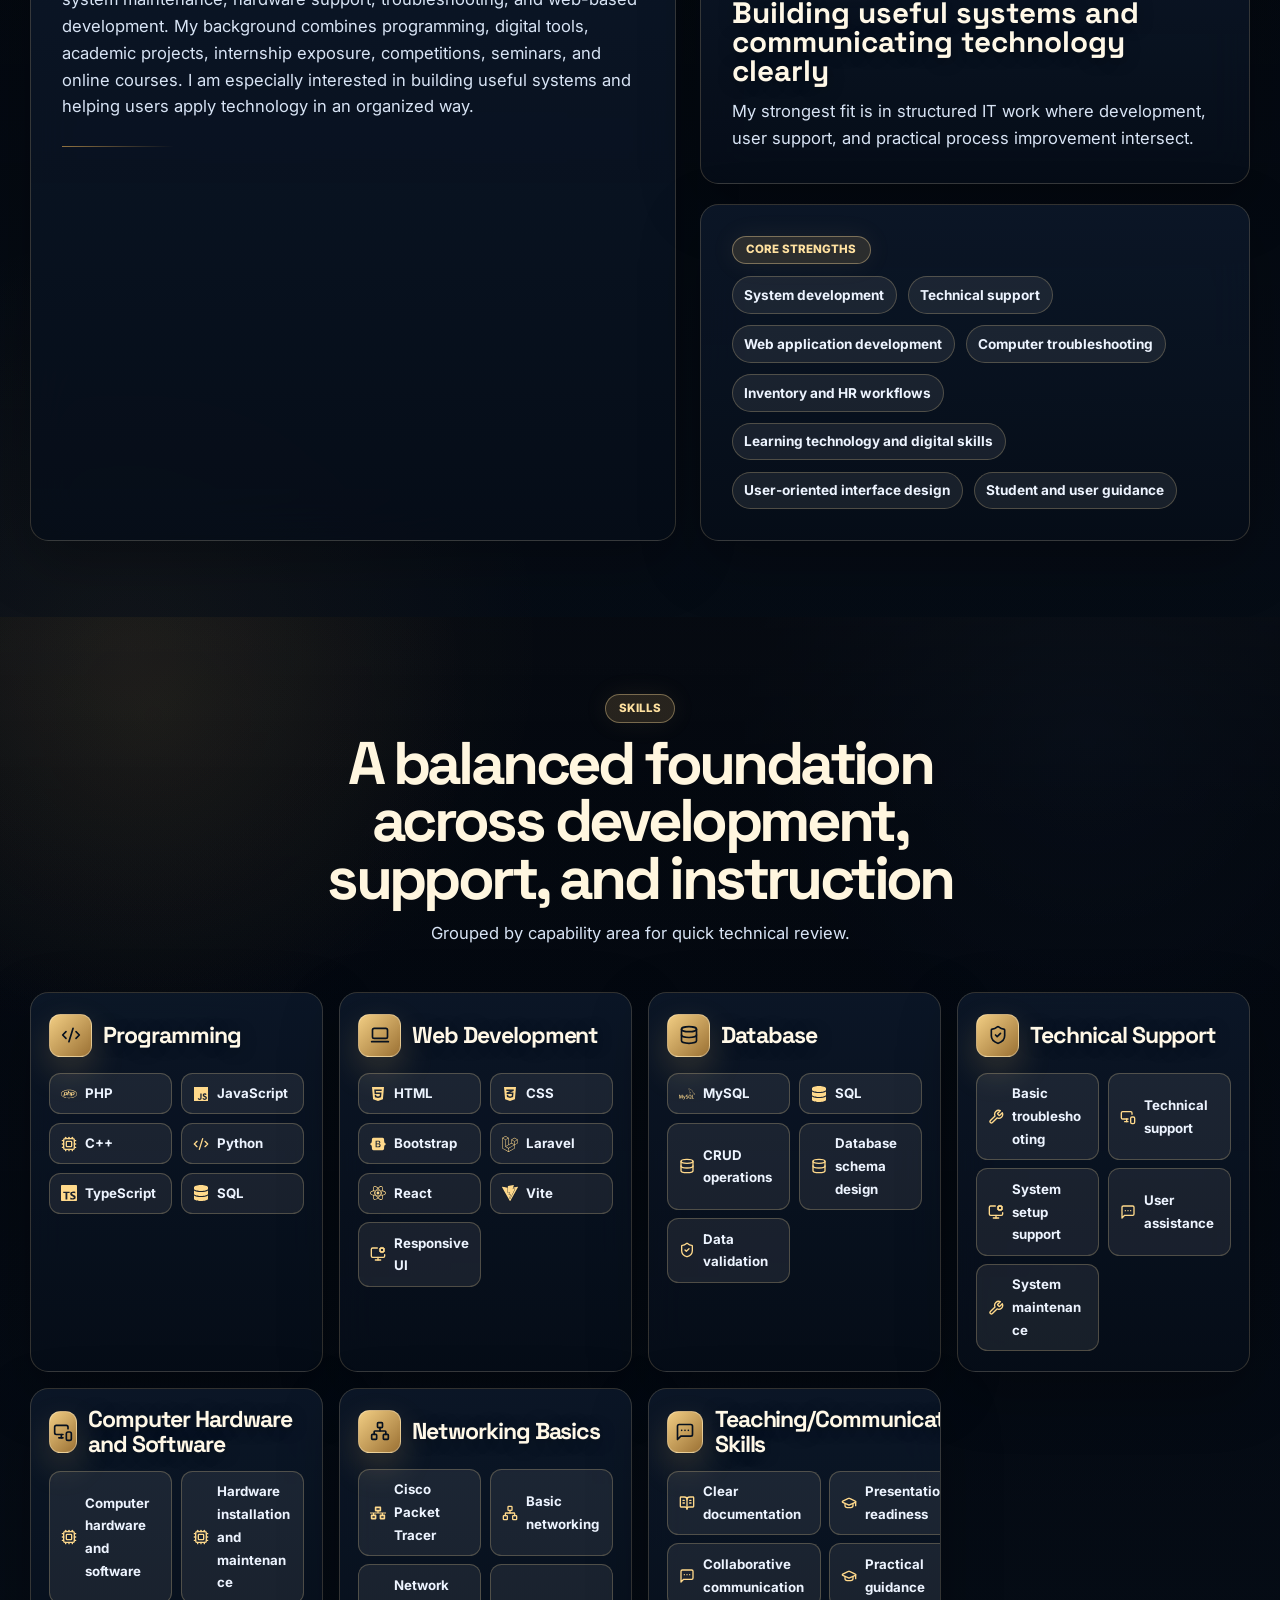
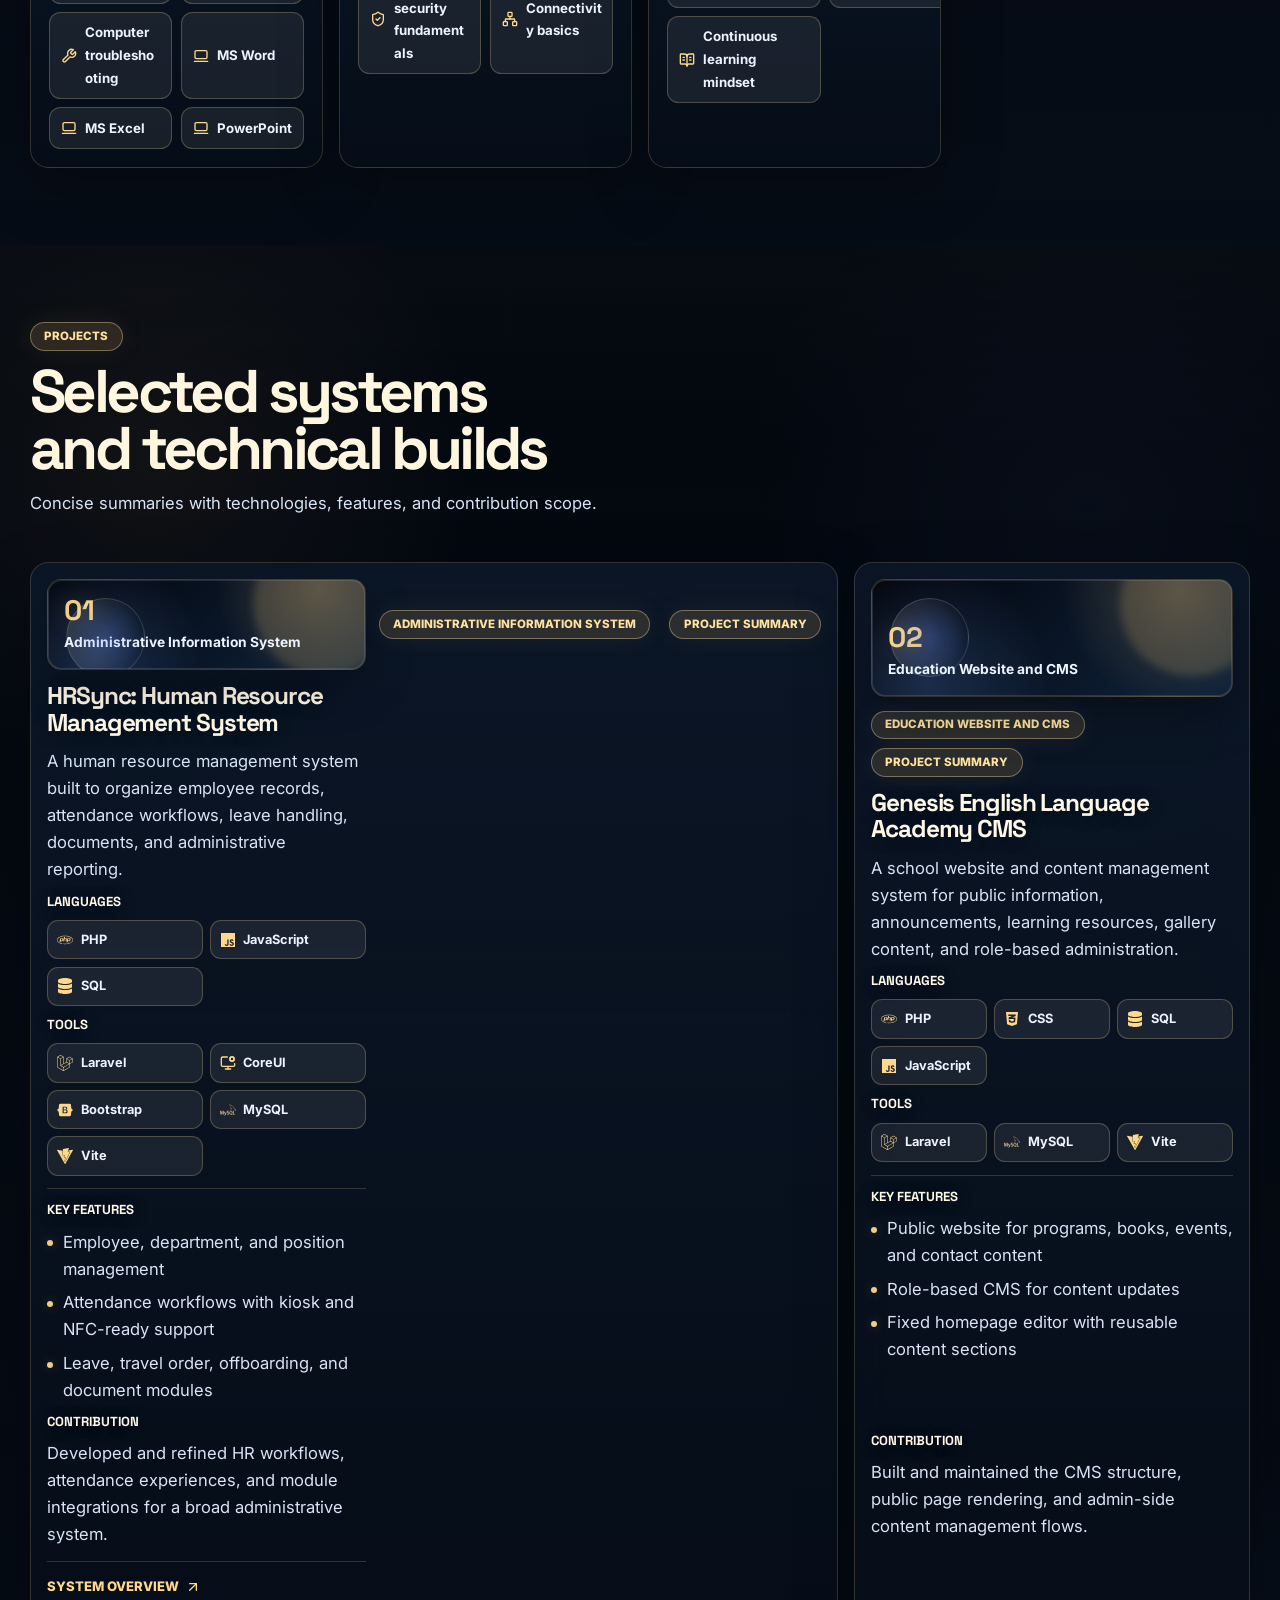
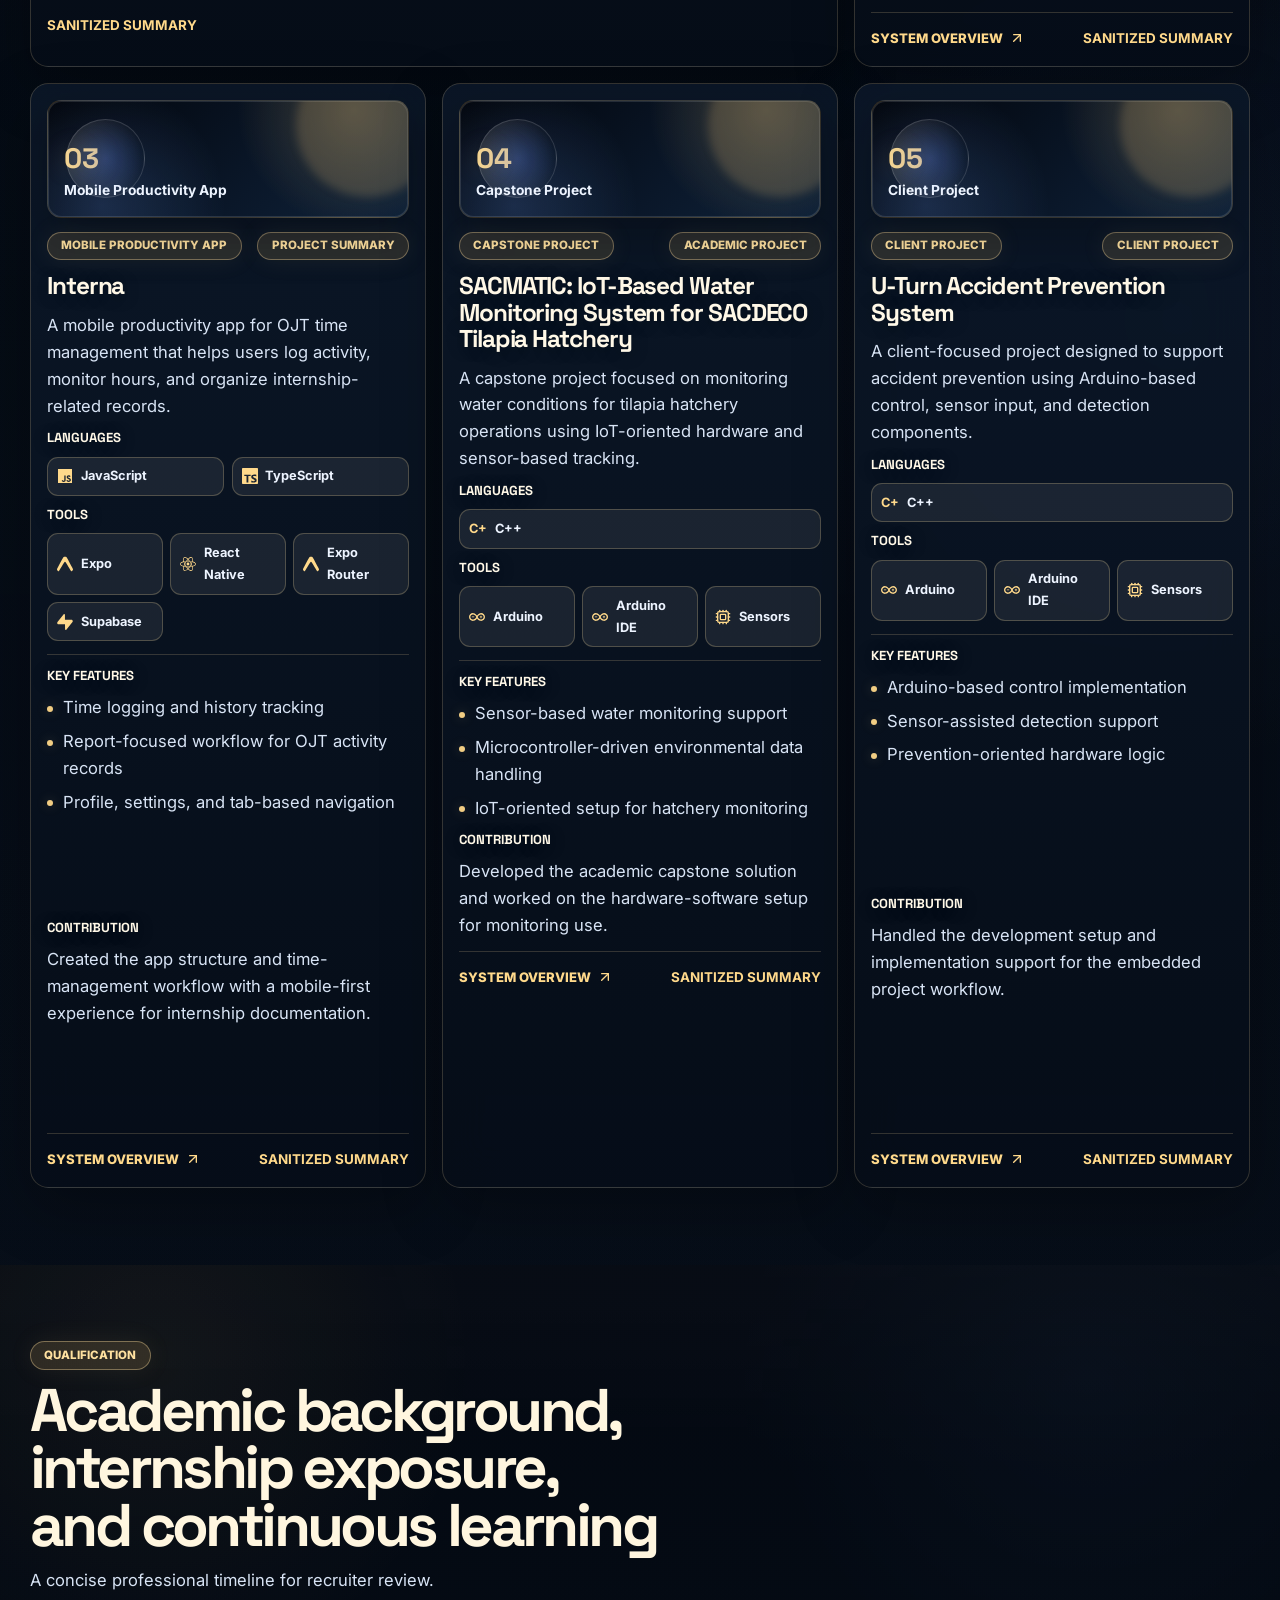
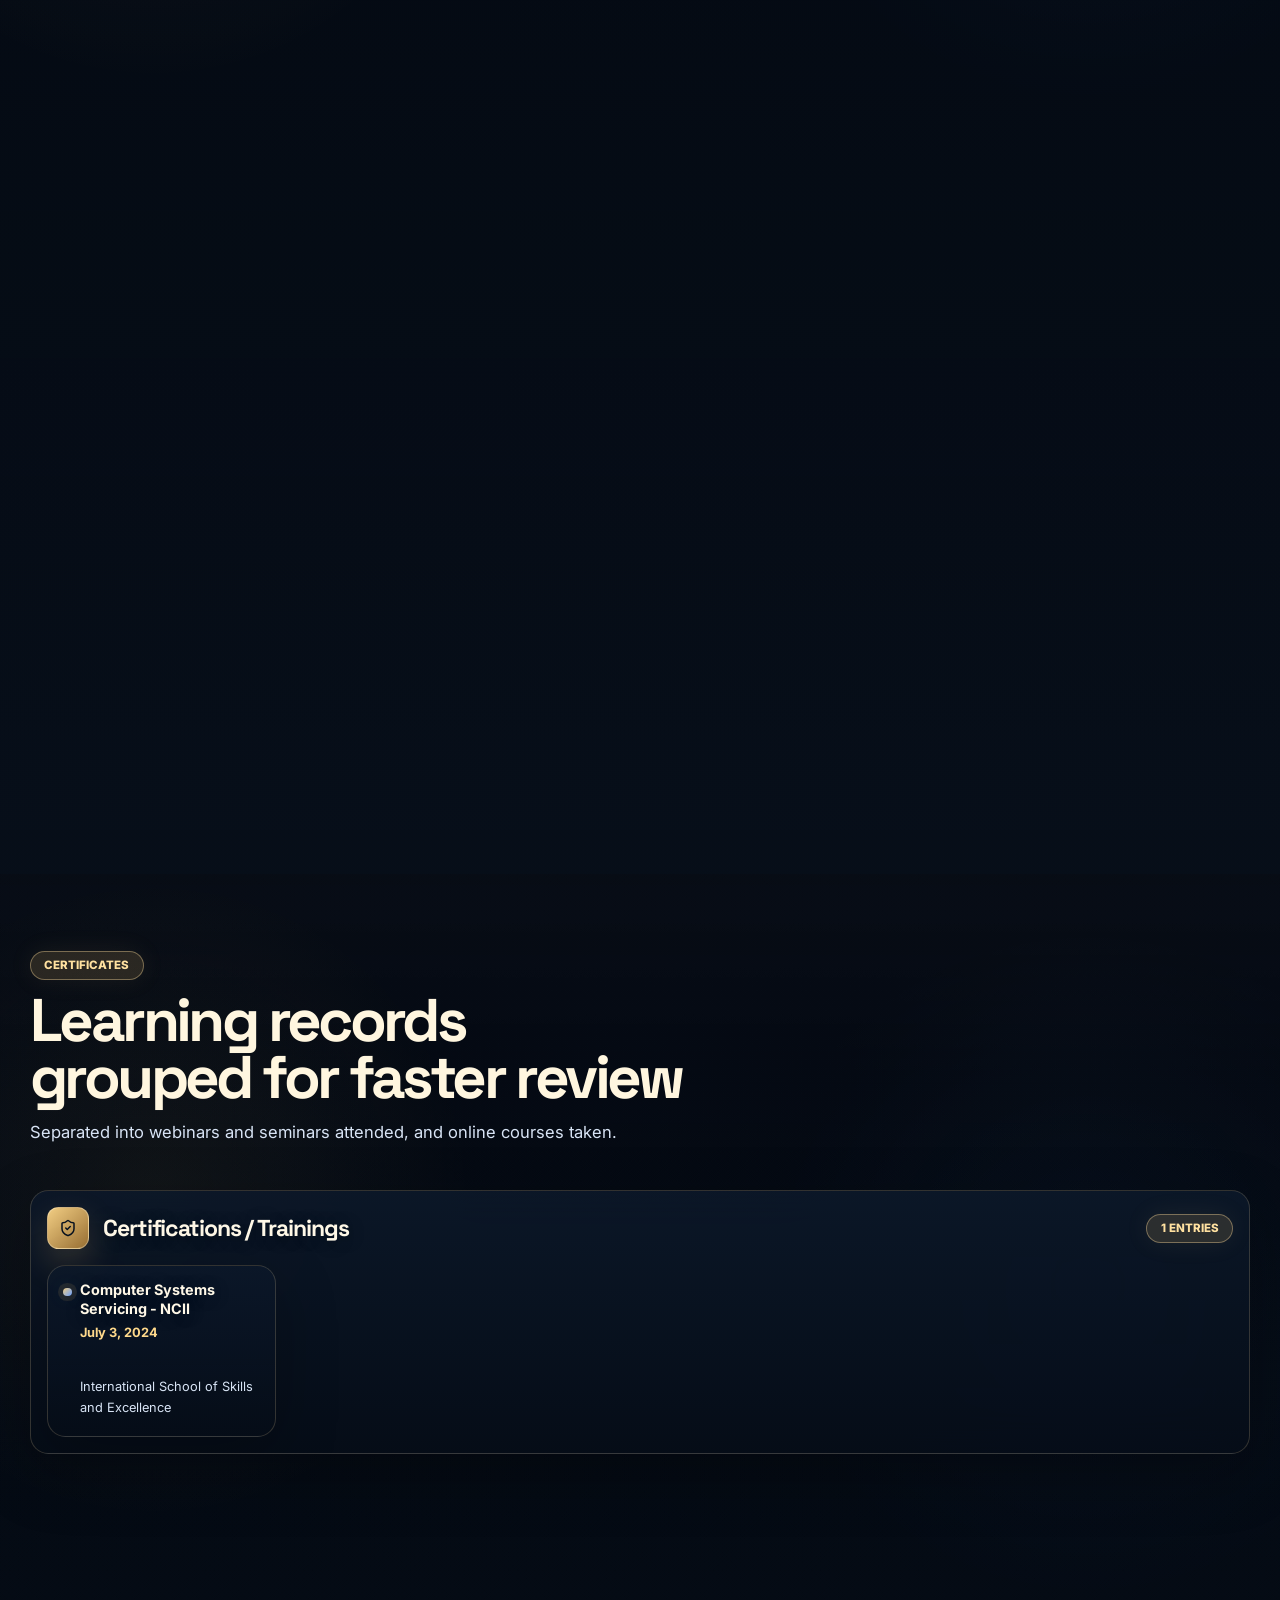
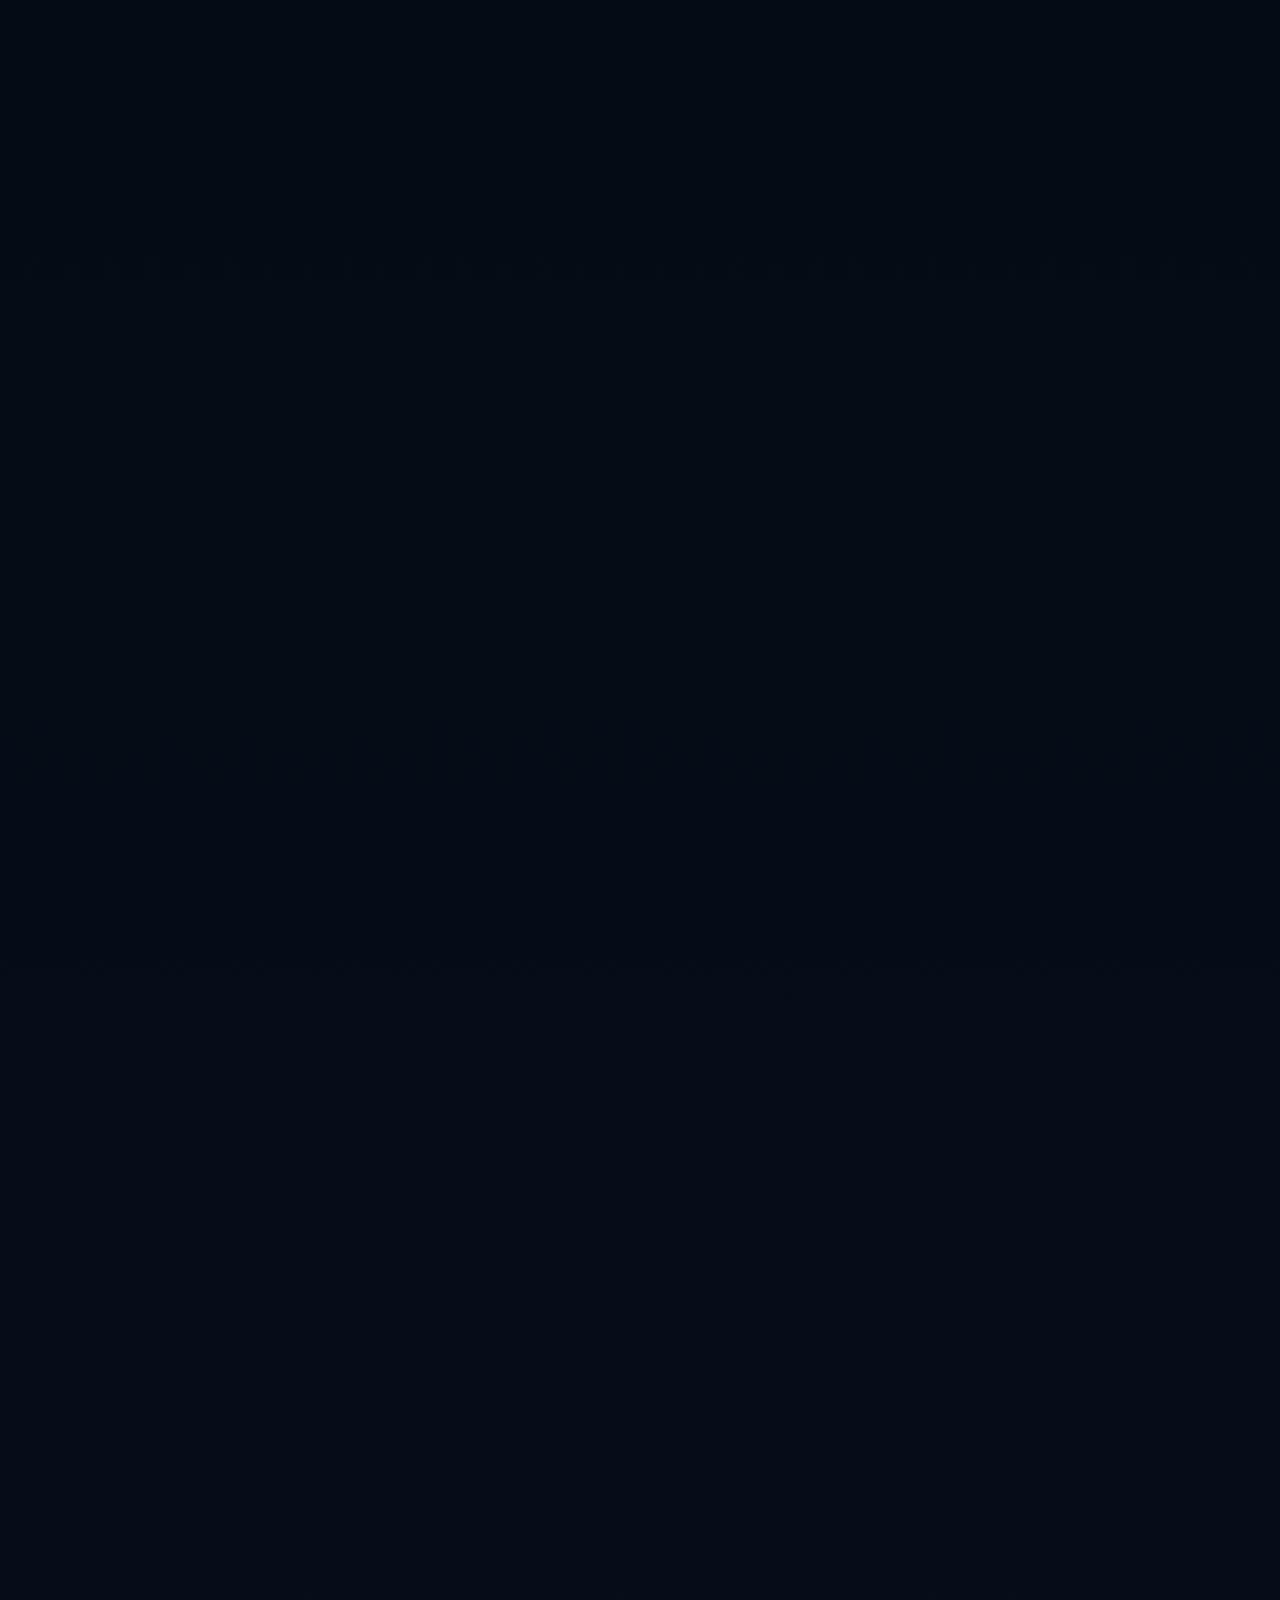
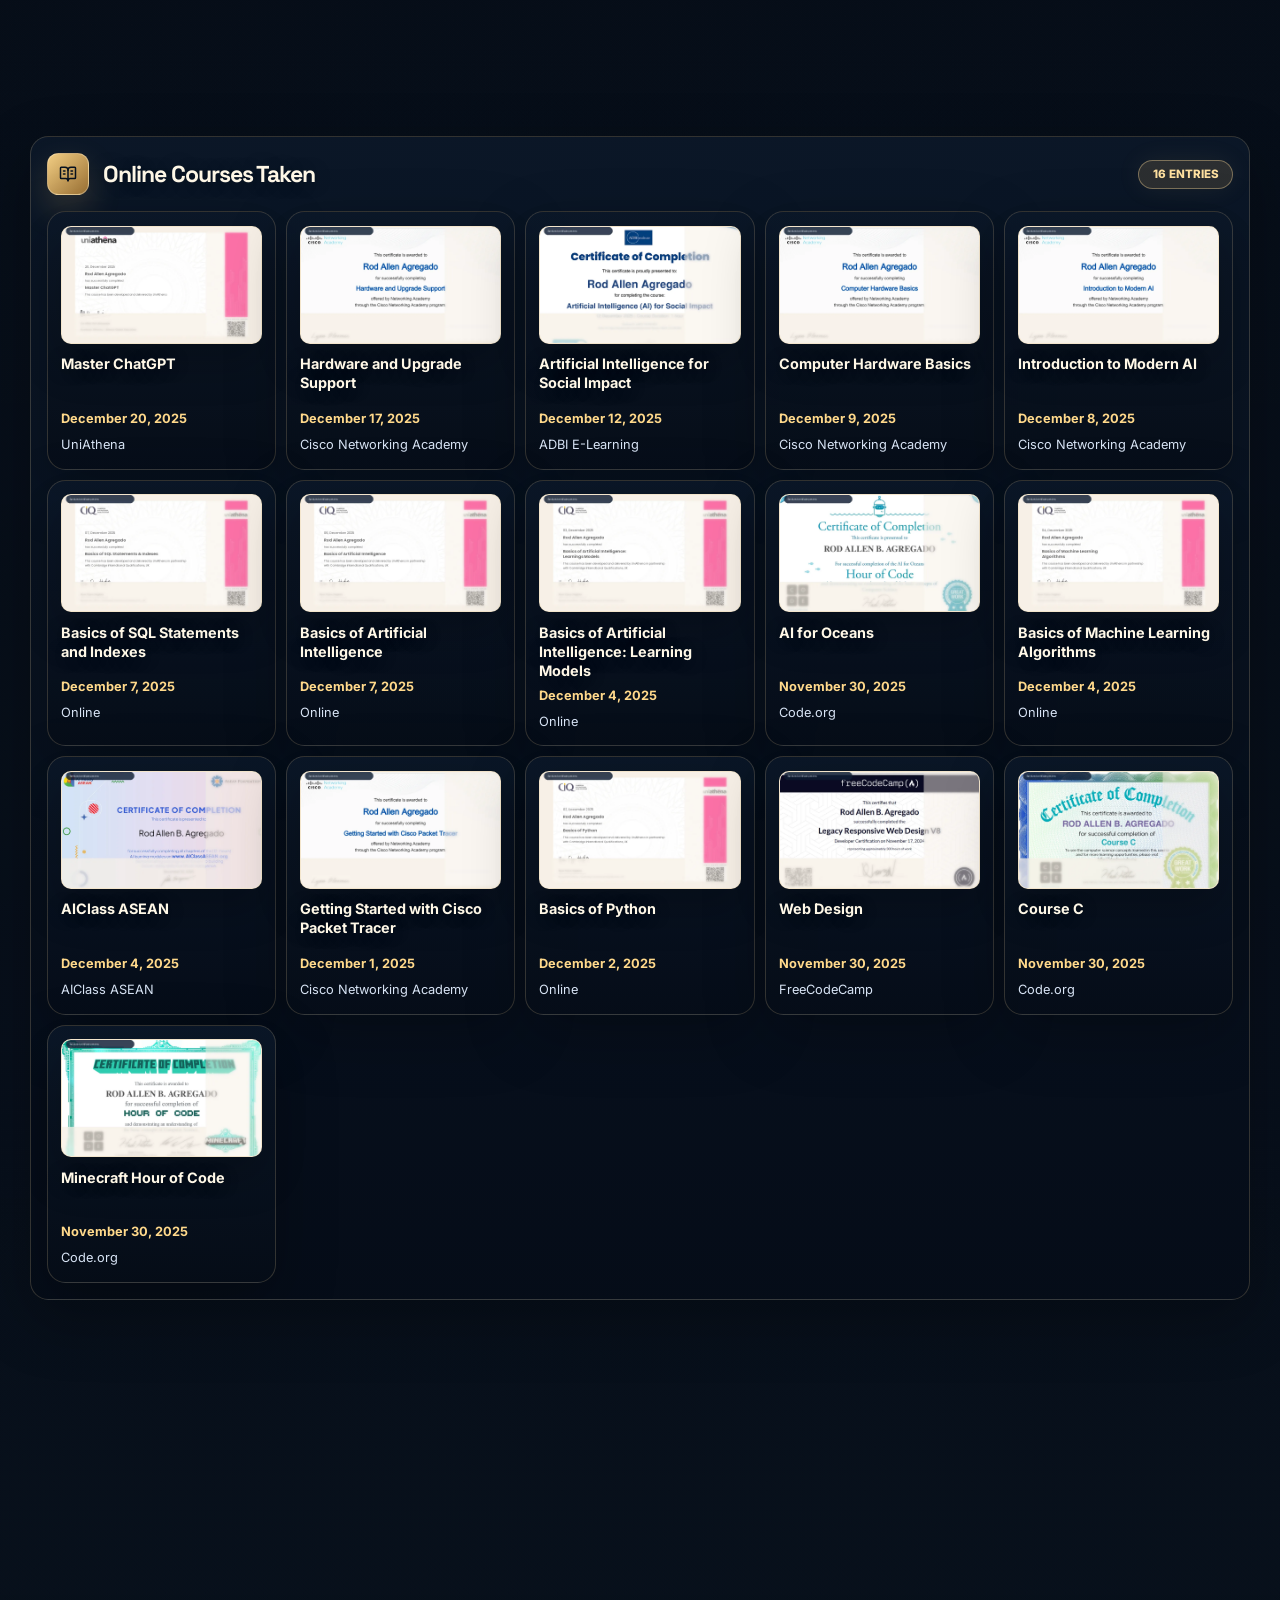
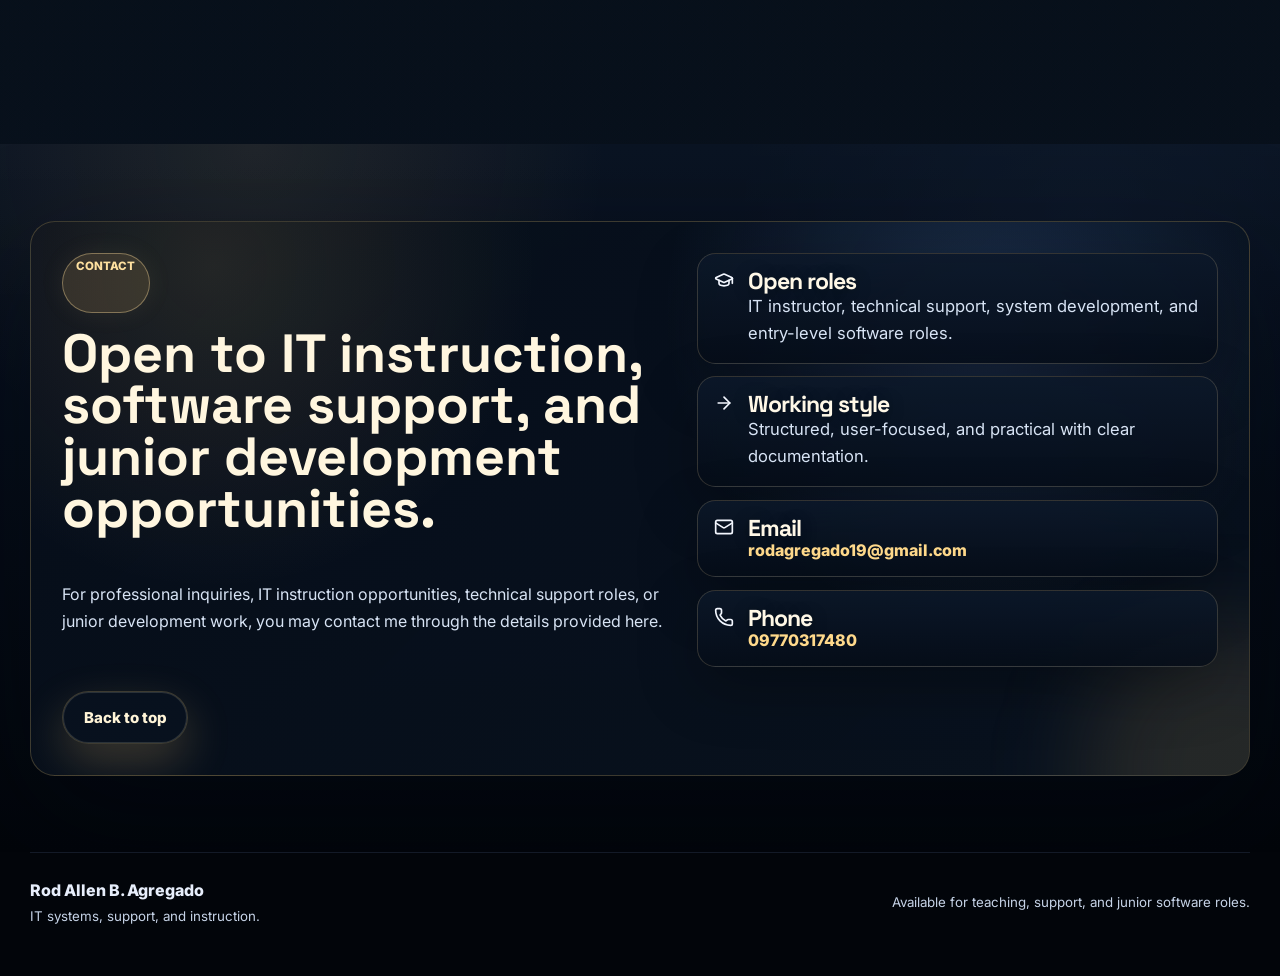
==== commit 1552100f: "Deploy stabilized portfolio UI" ====
--- a/portfolio/index.html
+++ b/portfolio/index.html
@@ -21,13 +21,13 @@
         if (!isLocalHost) {
           const stylesheet = document.createElement("link");
           stylesheet.rel = "stylesheet";
-          stylesheet.href = "/portfolio/assets/app-DJCoCu-z.css?v=20260530-icon-hover";
+          stylesheet.href = "/portfolio/assets/app-vouscofT.css?v=20260530-ui-stabilized";
           document.head.appendChild(stylesheet);
 
           const script = document.createElement("script");
           script.type = "module";
           script.crossOrigin = "";
-          script.src = "/portfolio/assets/app-B6bSmw0L.js?v=20260530-icon-hover";
+          script.src = "/portfolio/assets/app-CT2bJ5UQ.js?v=20260530-ui-stabilized";
           document.body.appendChild(script);
         }
       })();
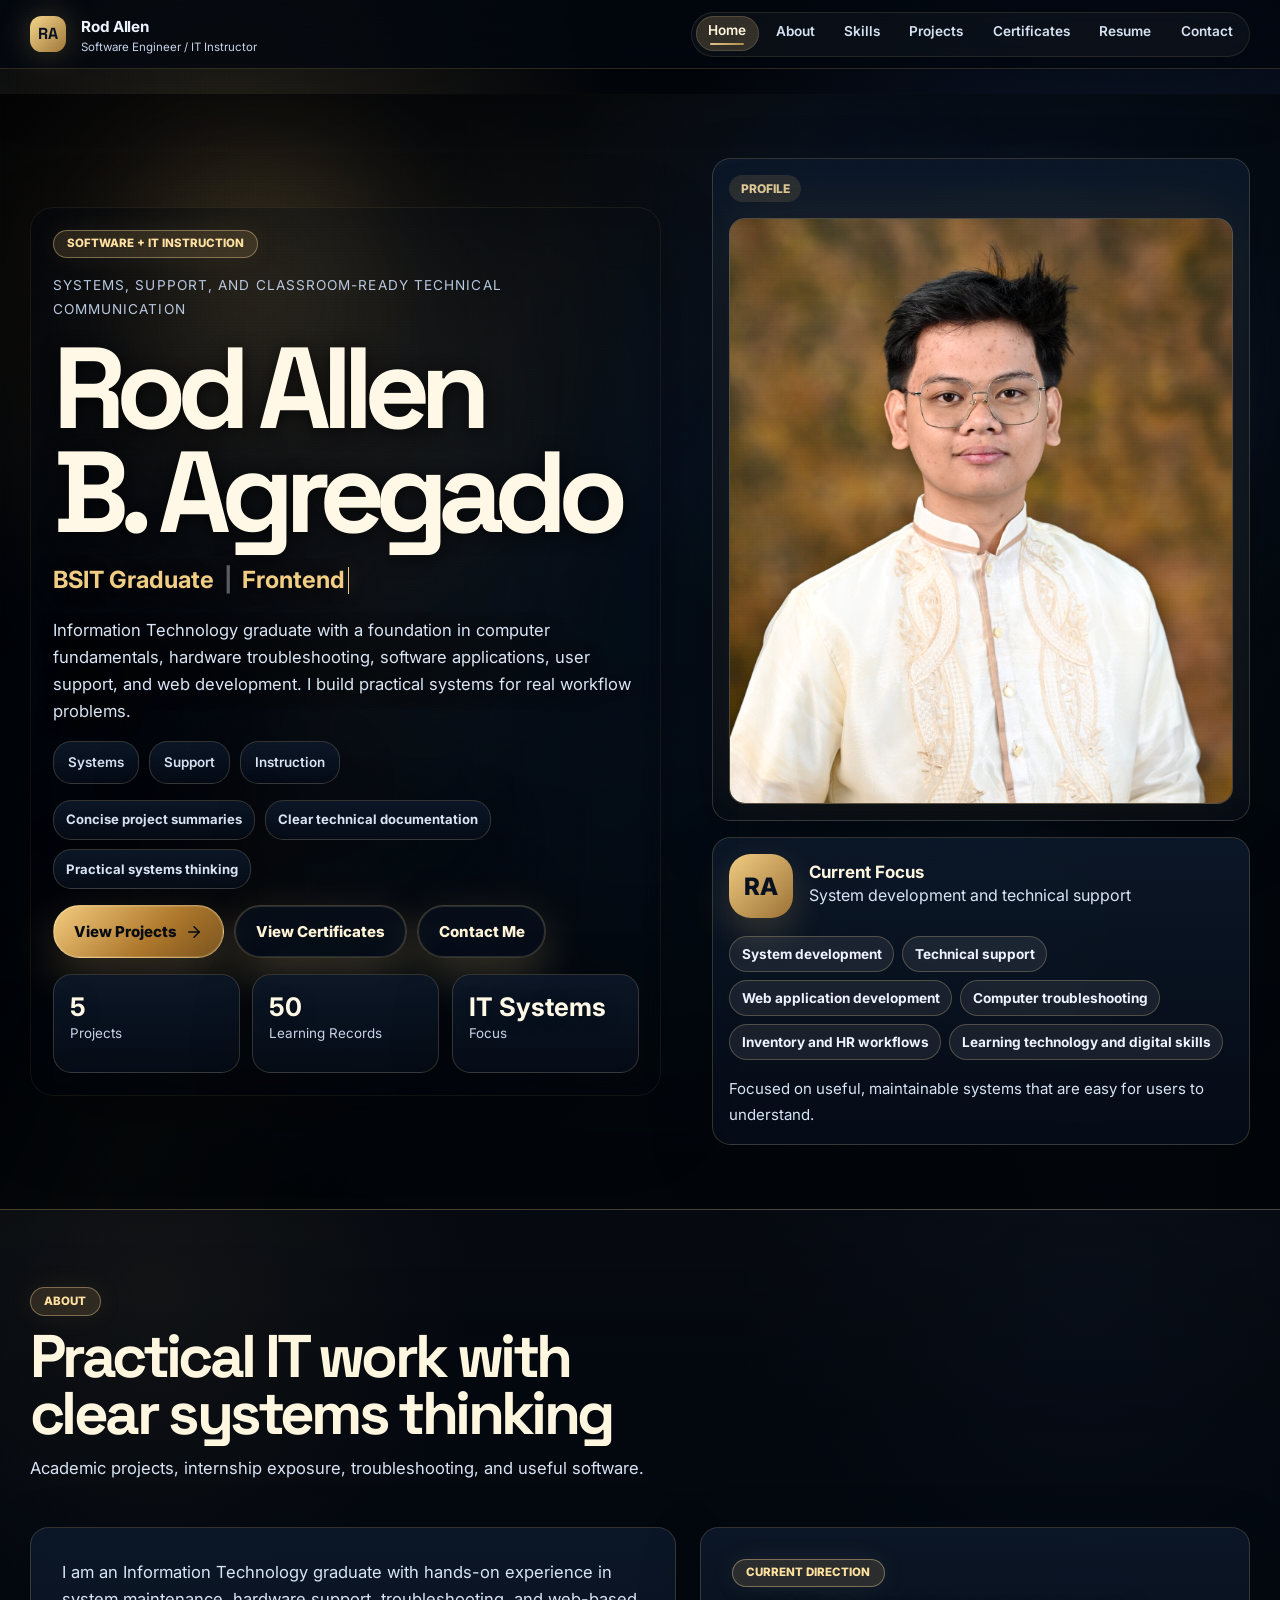
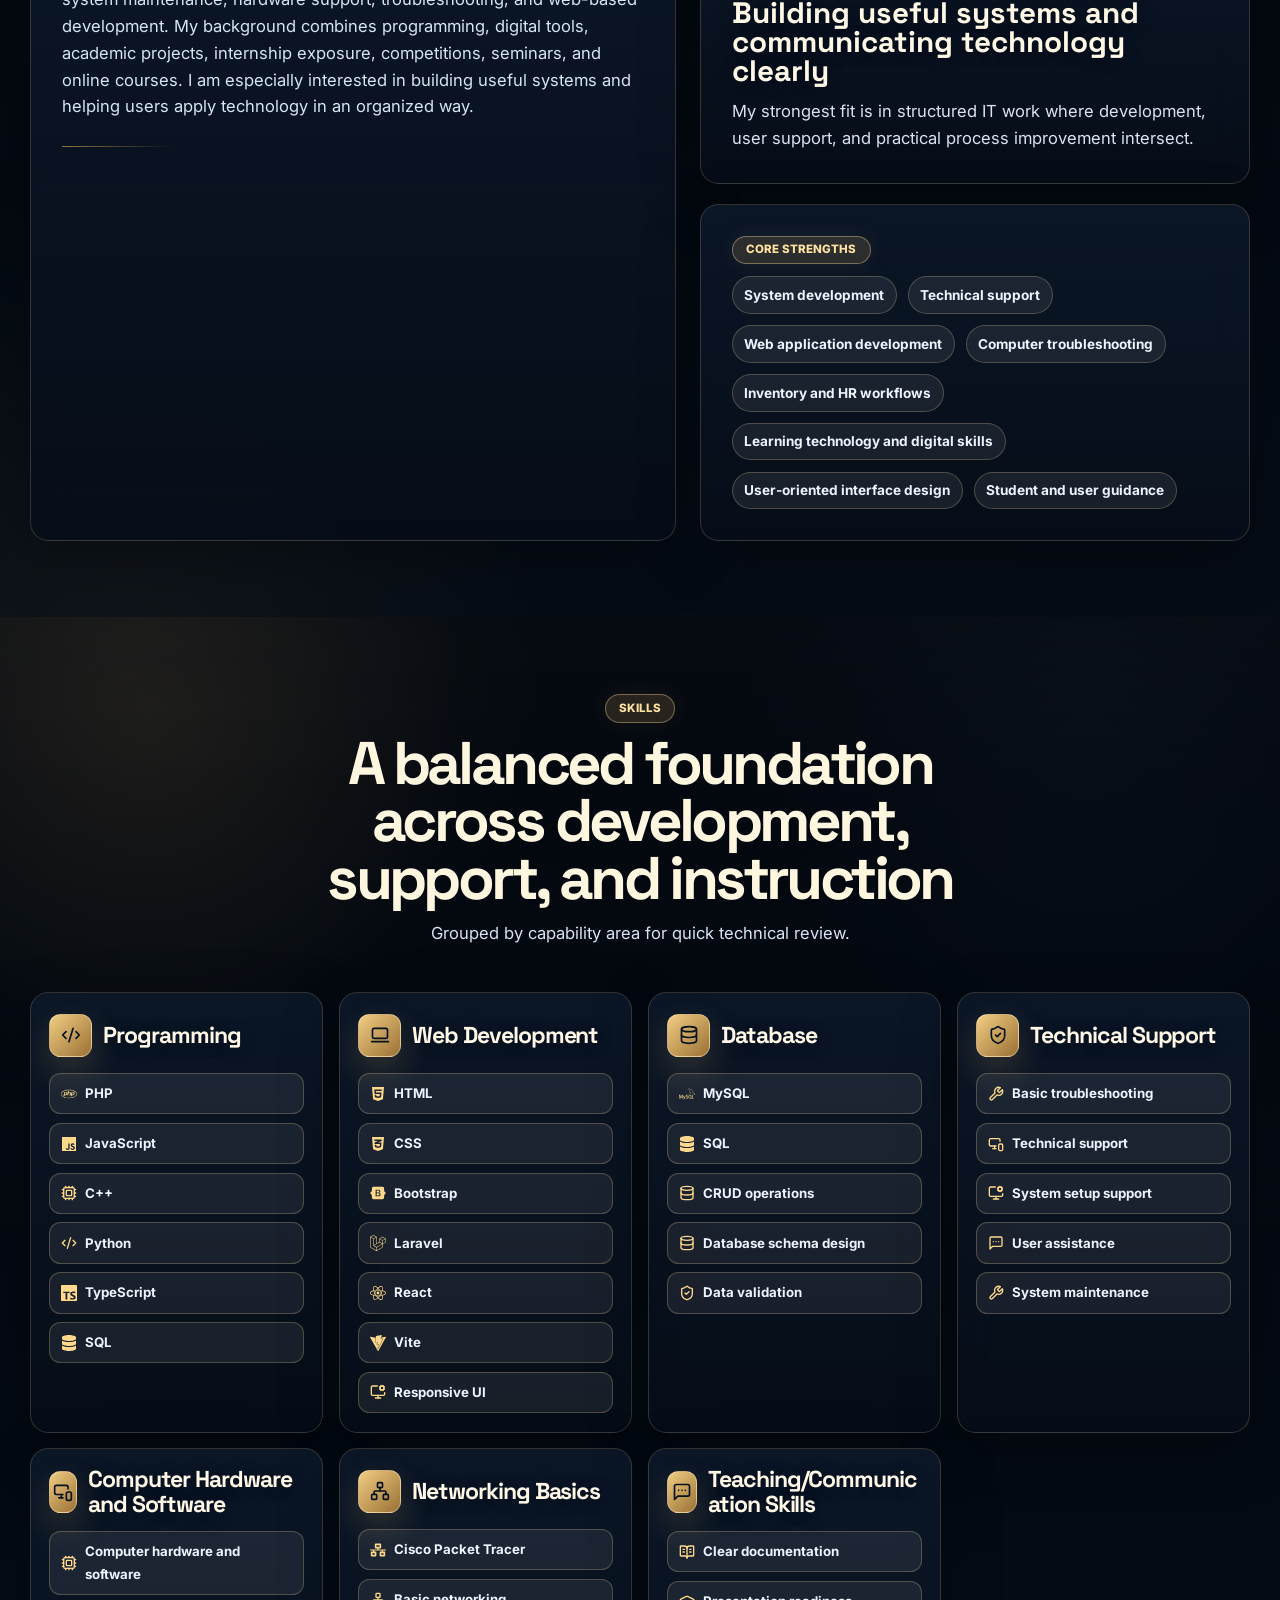
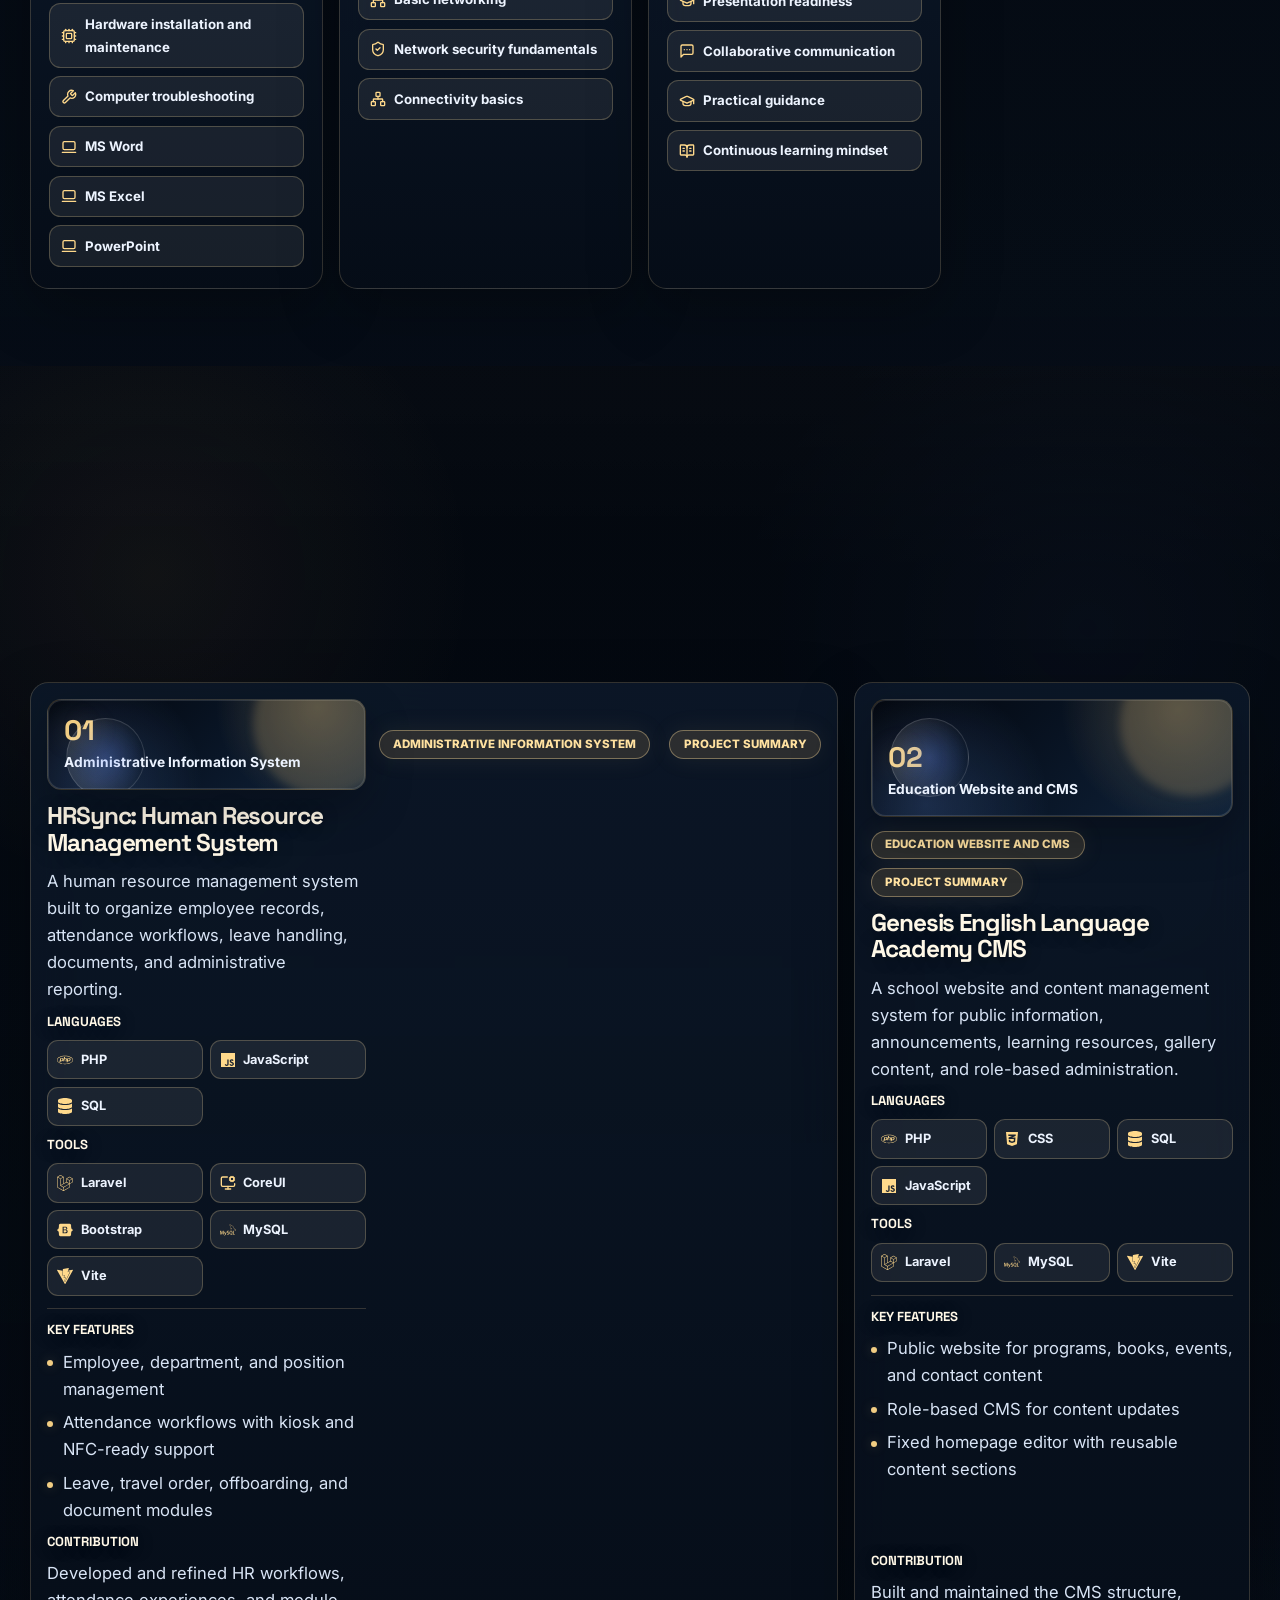
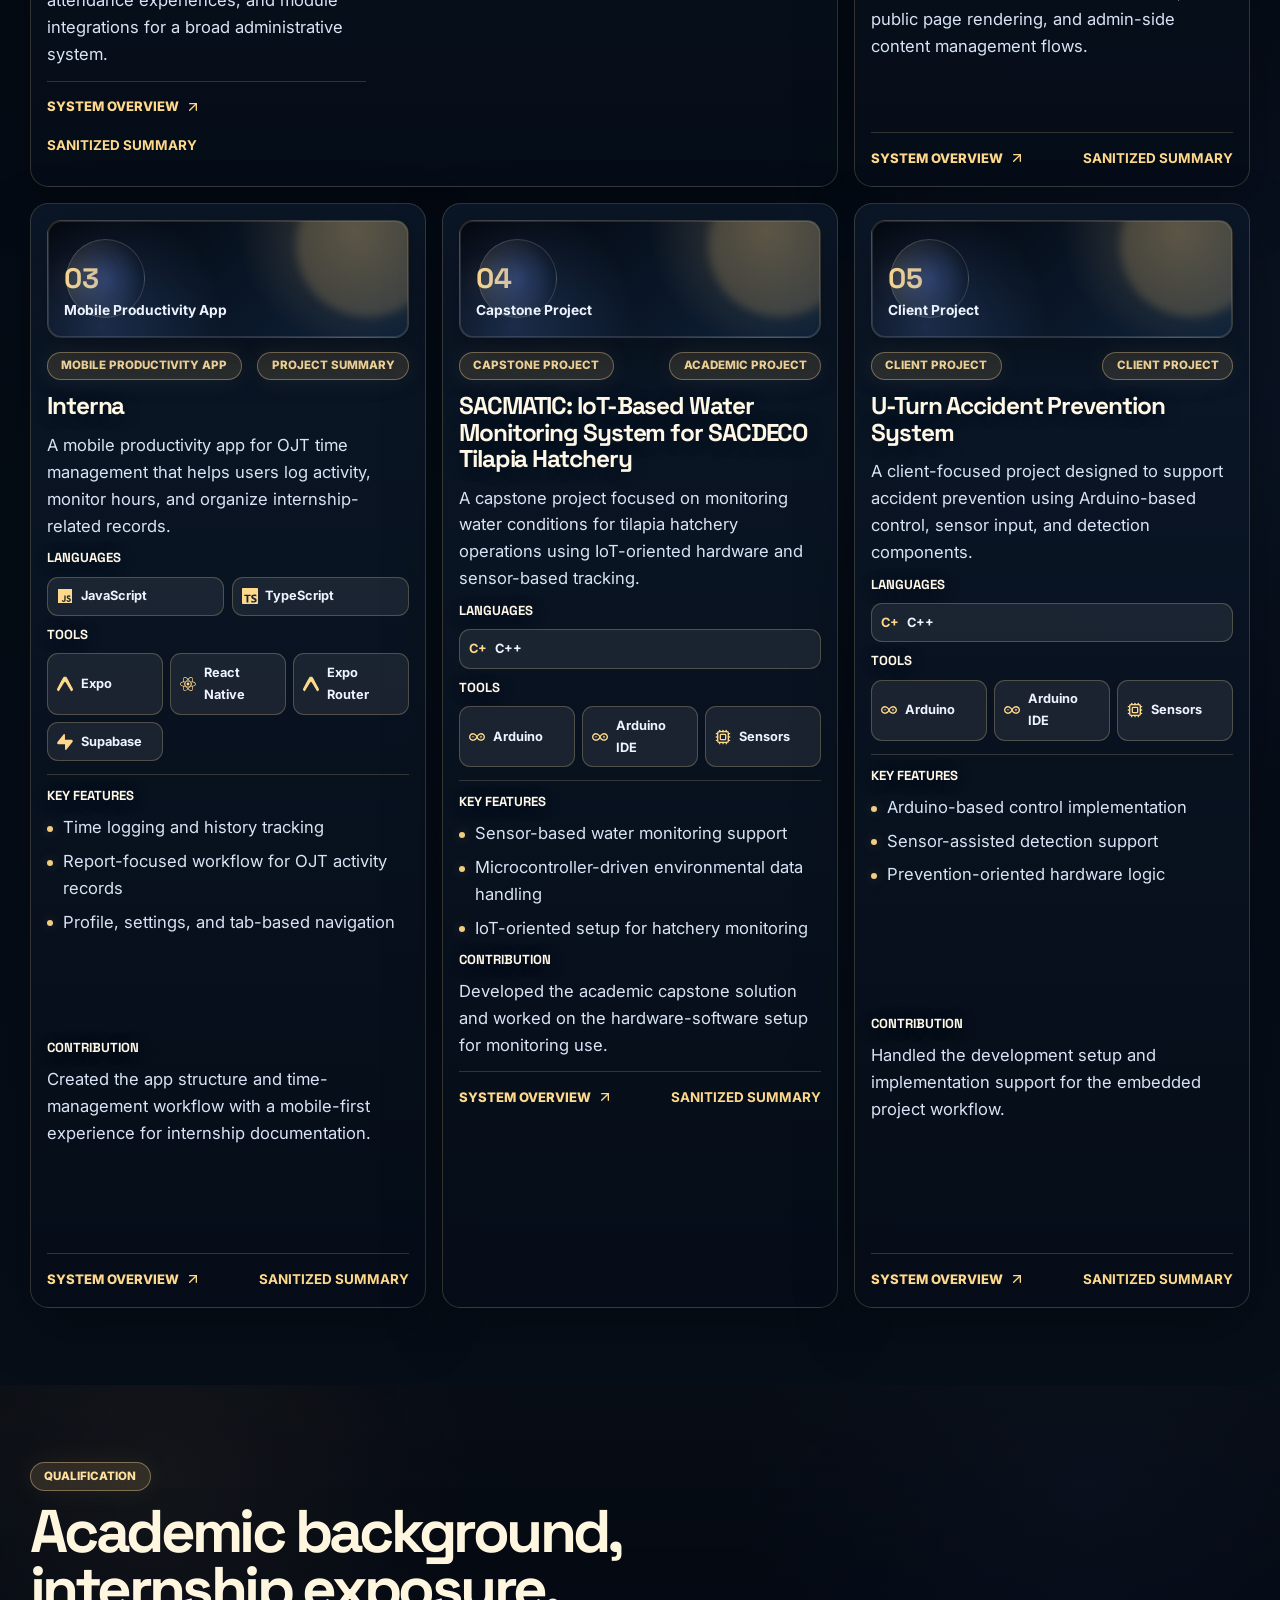
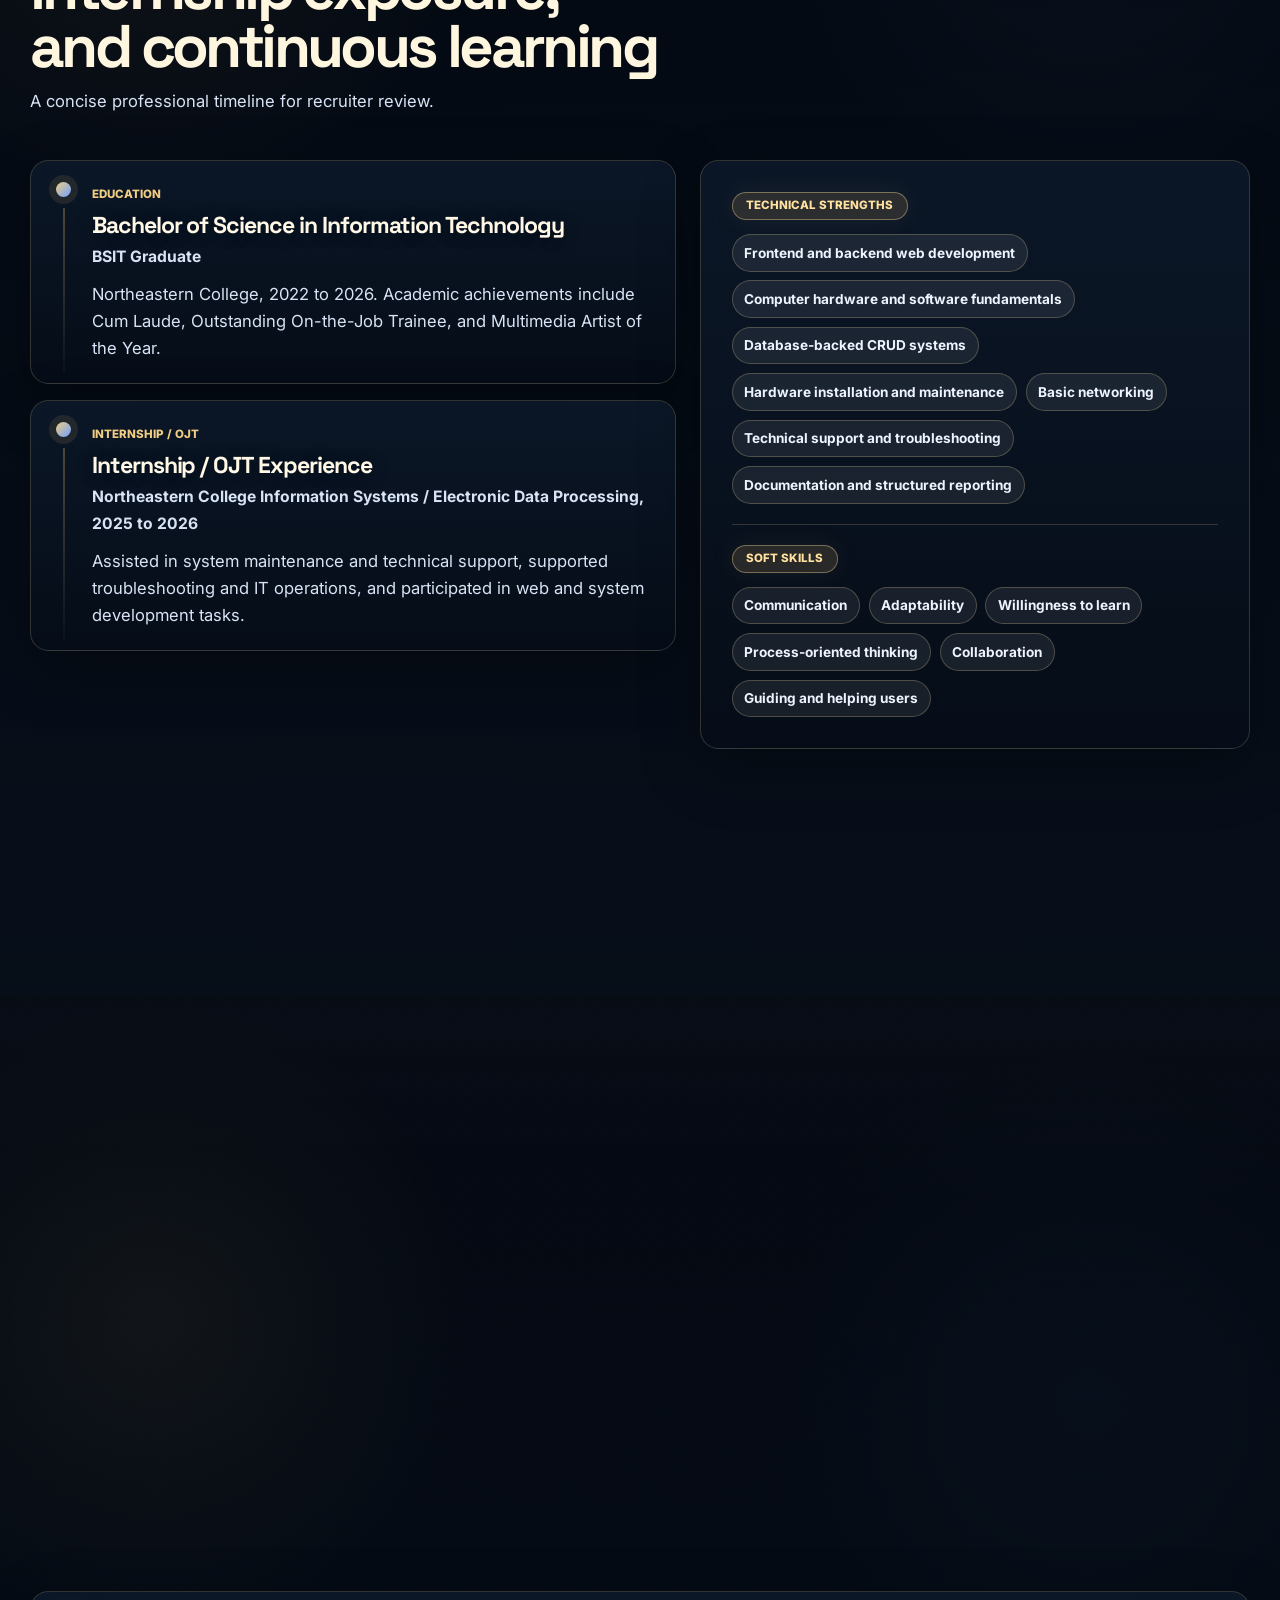
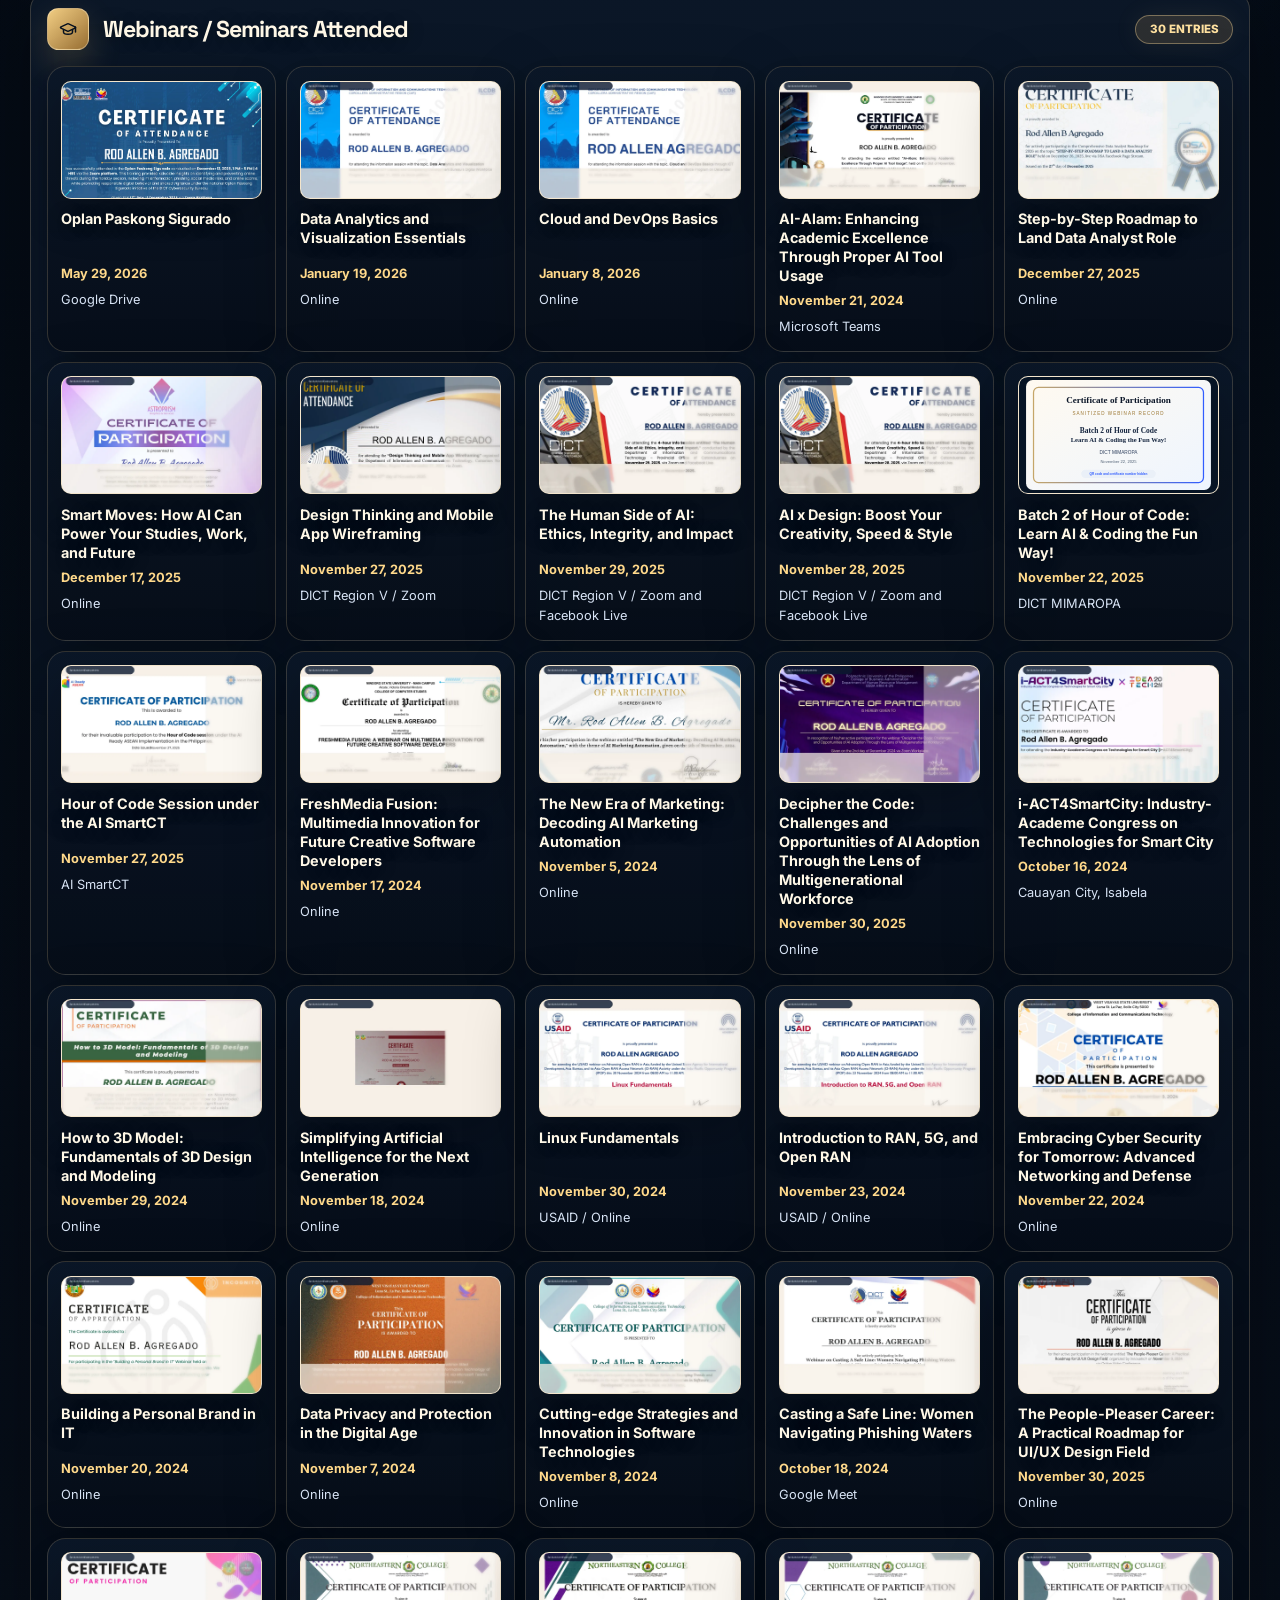
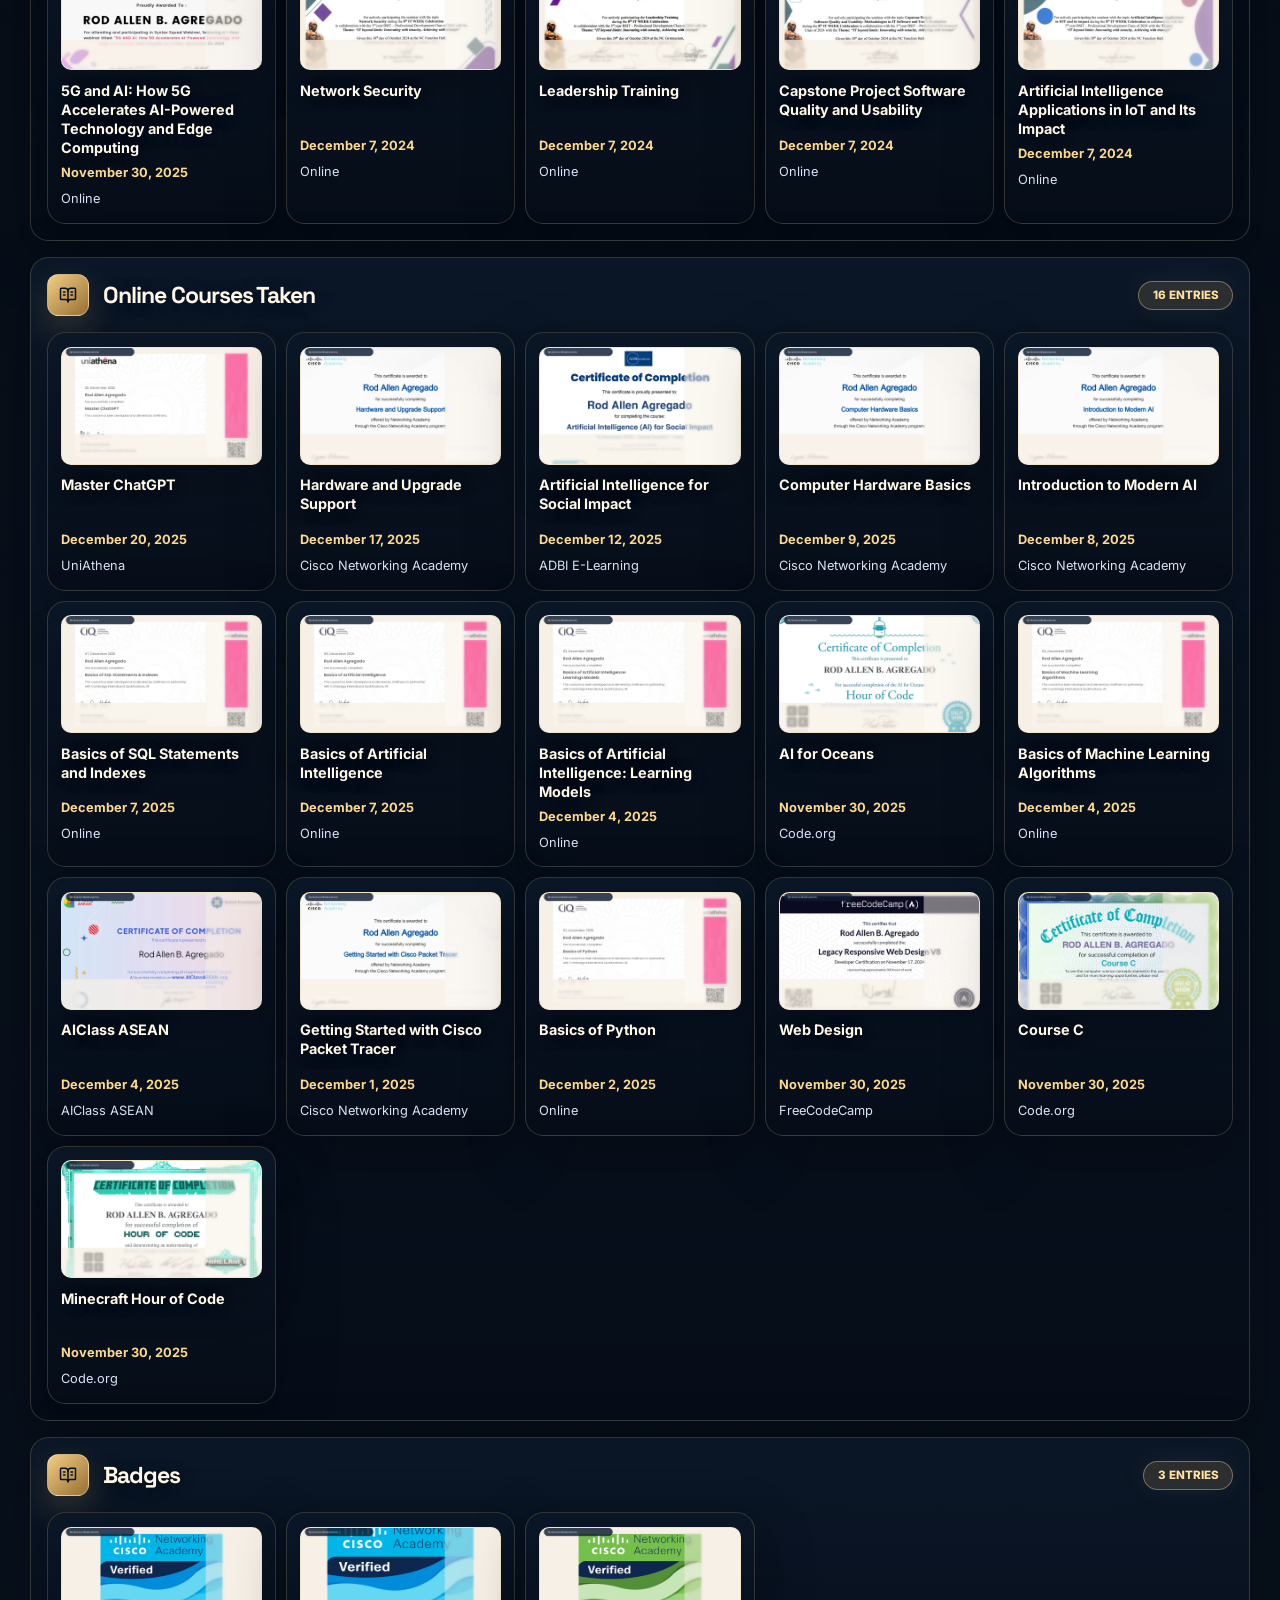
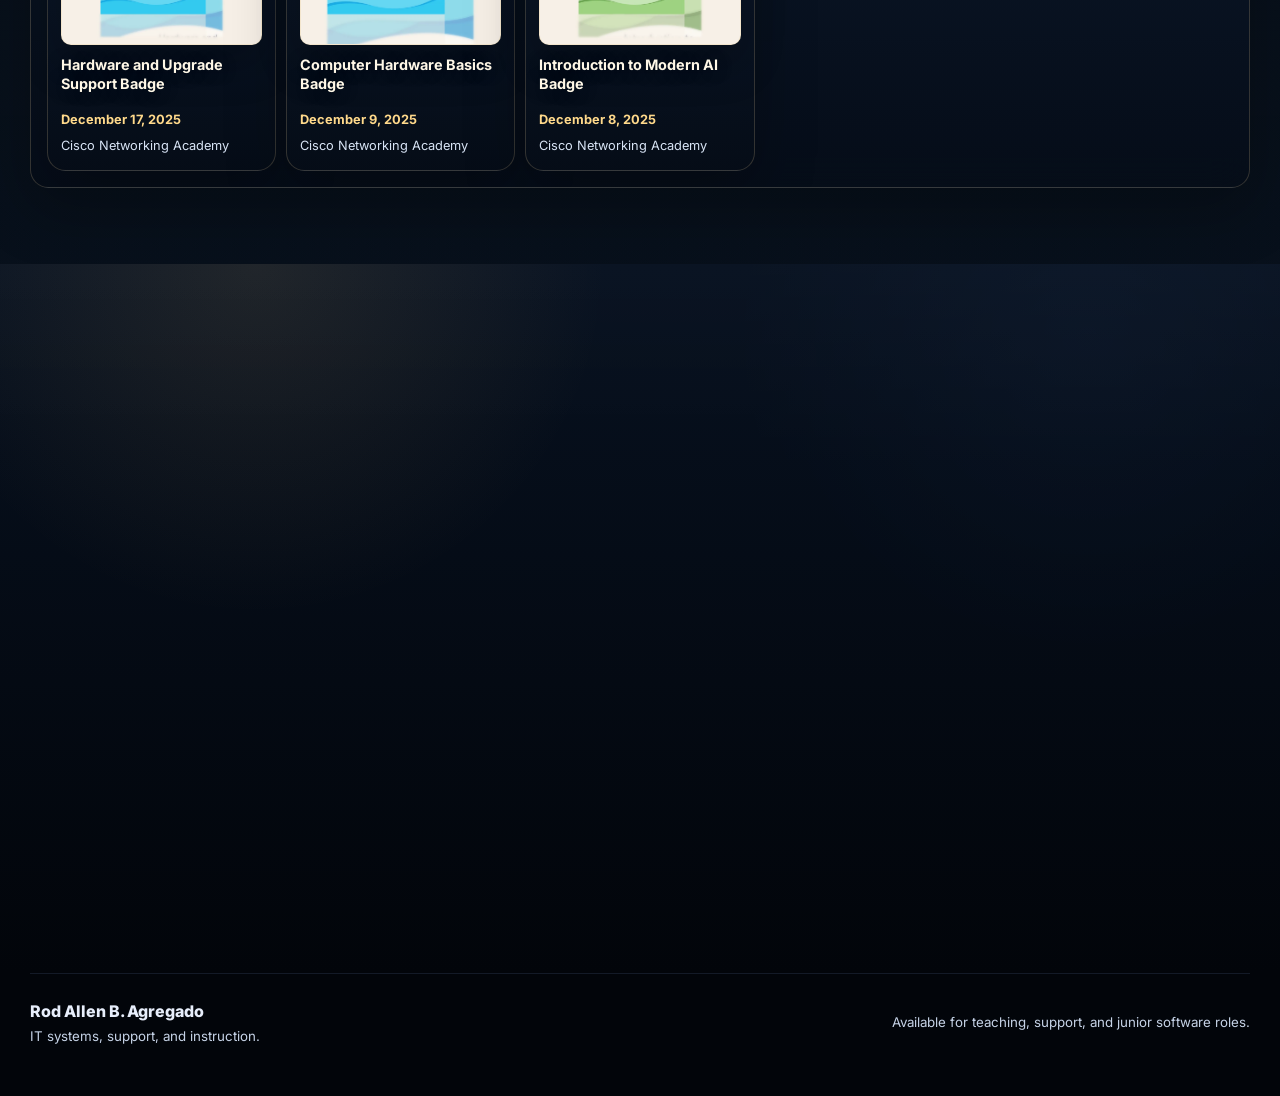
==== commit 84546ab0: "Deploy skill card wrapping fix" ====
--- a/portfolio/index.html
+++ b/portfolio/index.html
@@ -21,13 +21,13 @@
         if (!isLocalHost) {
           const stylesheet = document.createElement("link");
           stylesheet.rel = "stylesheet";
-          stylesheet.href = "/portfolio/assets/app-vouscofT.css?v=20260530-ui-stabilized";
+          stylesheet.href = "/portfolio/assets/app-DznegC5D.css?v=20260530-skill-wrap";
           document.head.appendChild(stylesheet);
 
           const script = document.createElement("script");
           script.type = "module";
           script.crossOrigin = "";
-          script.src = "/portfolio/assets/app-CT2bJ5UQ.js?v=20260530-ui-stabilized";
+          script.src = "/portfolio/assets/app-CTOsiNCv.js?v=20260530-skill-wrap";
           document.body.appendChild(script);
         }
       })();
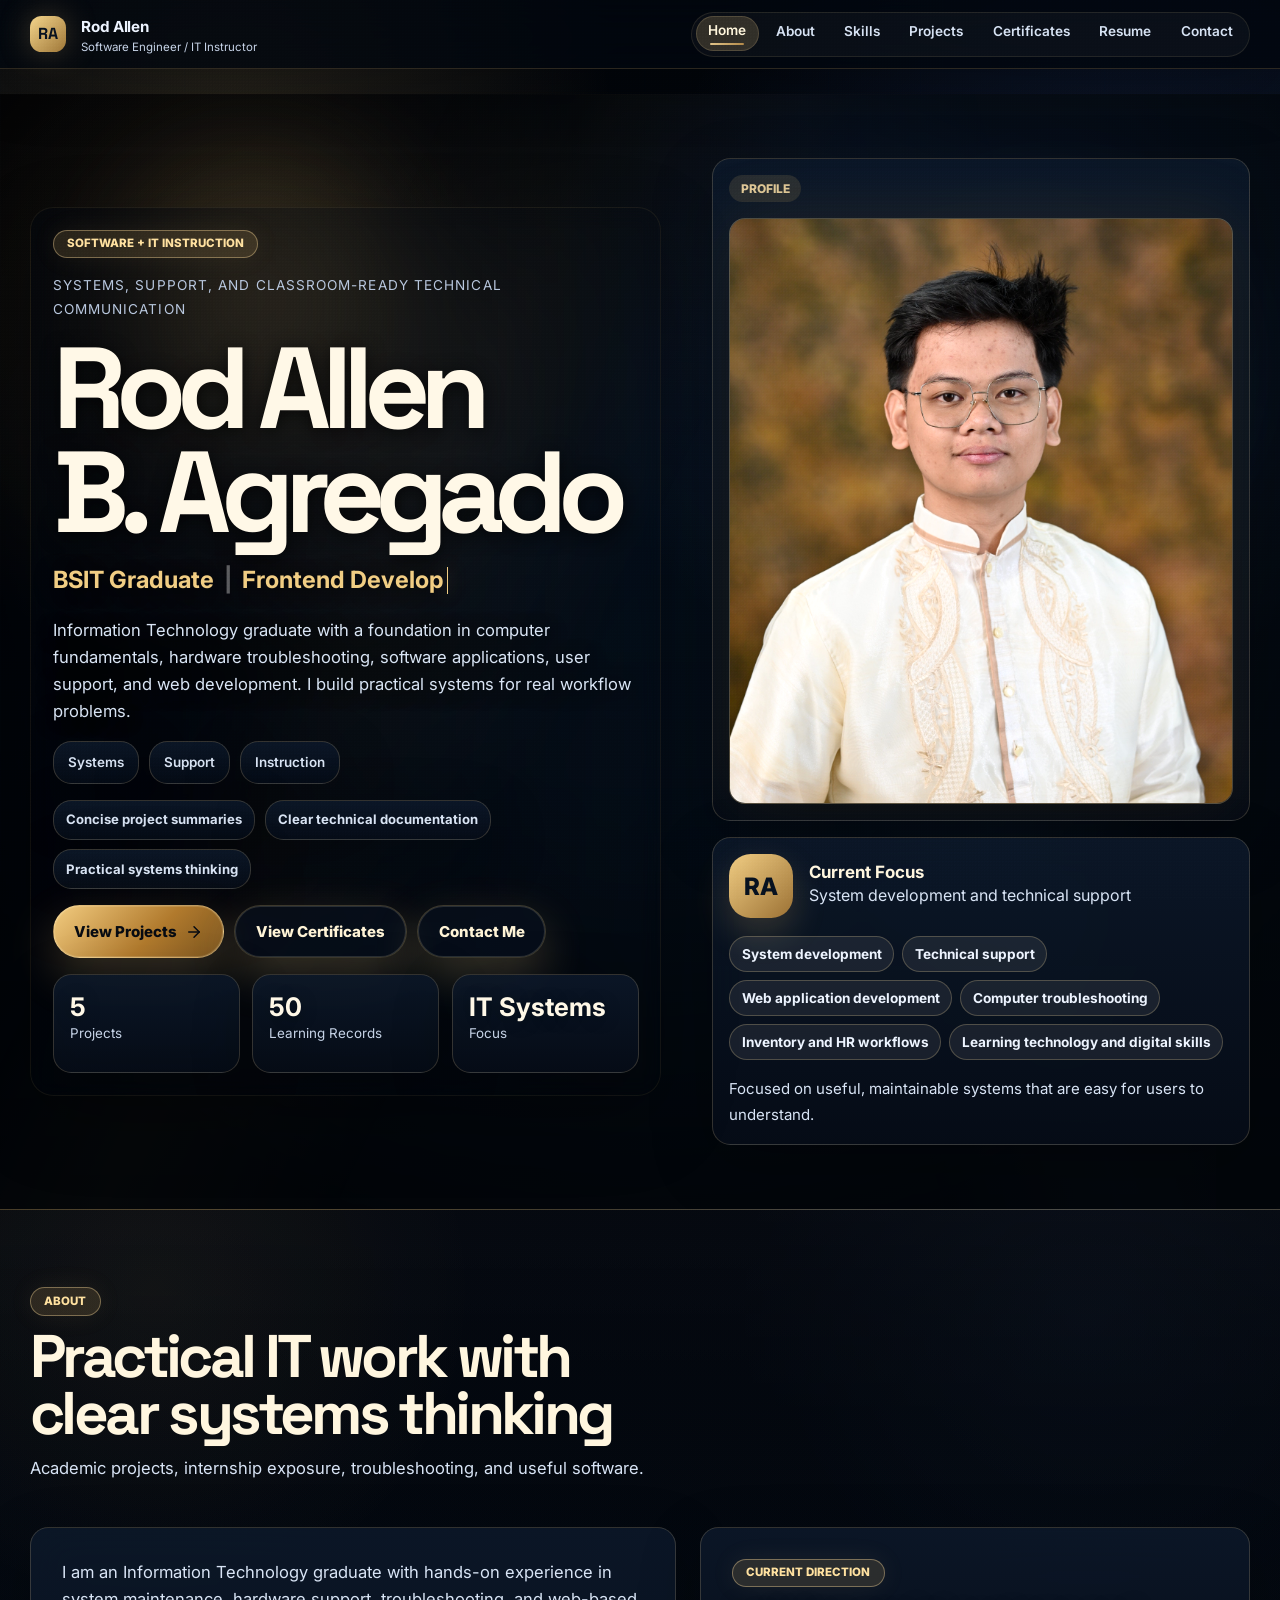
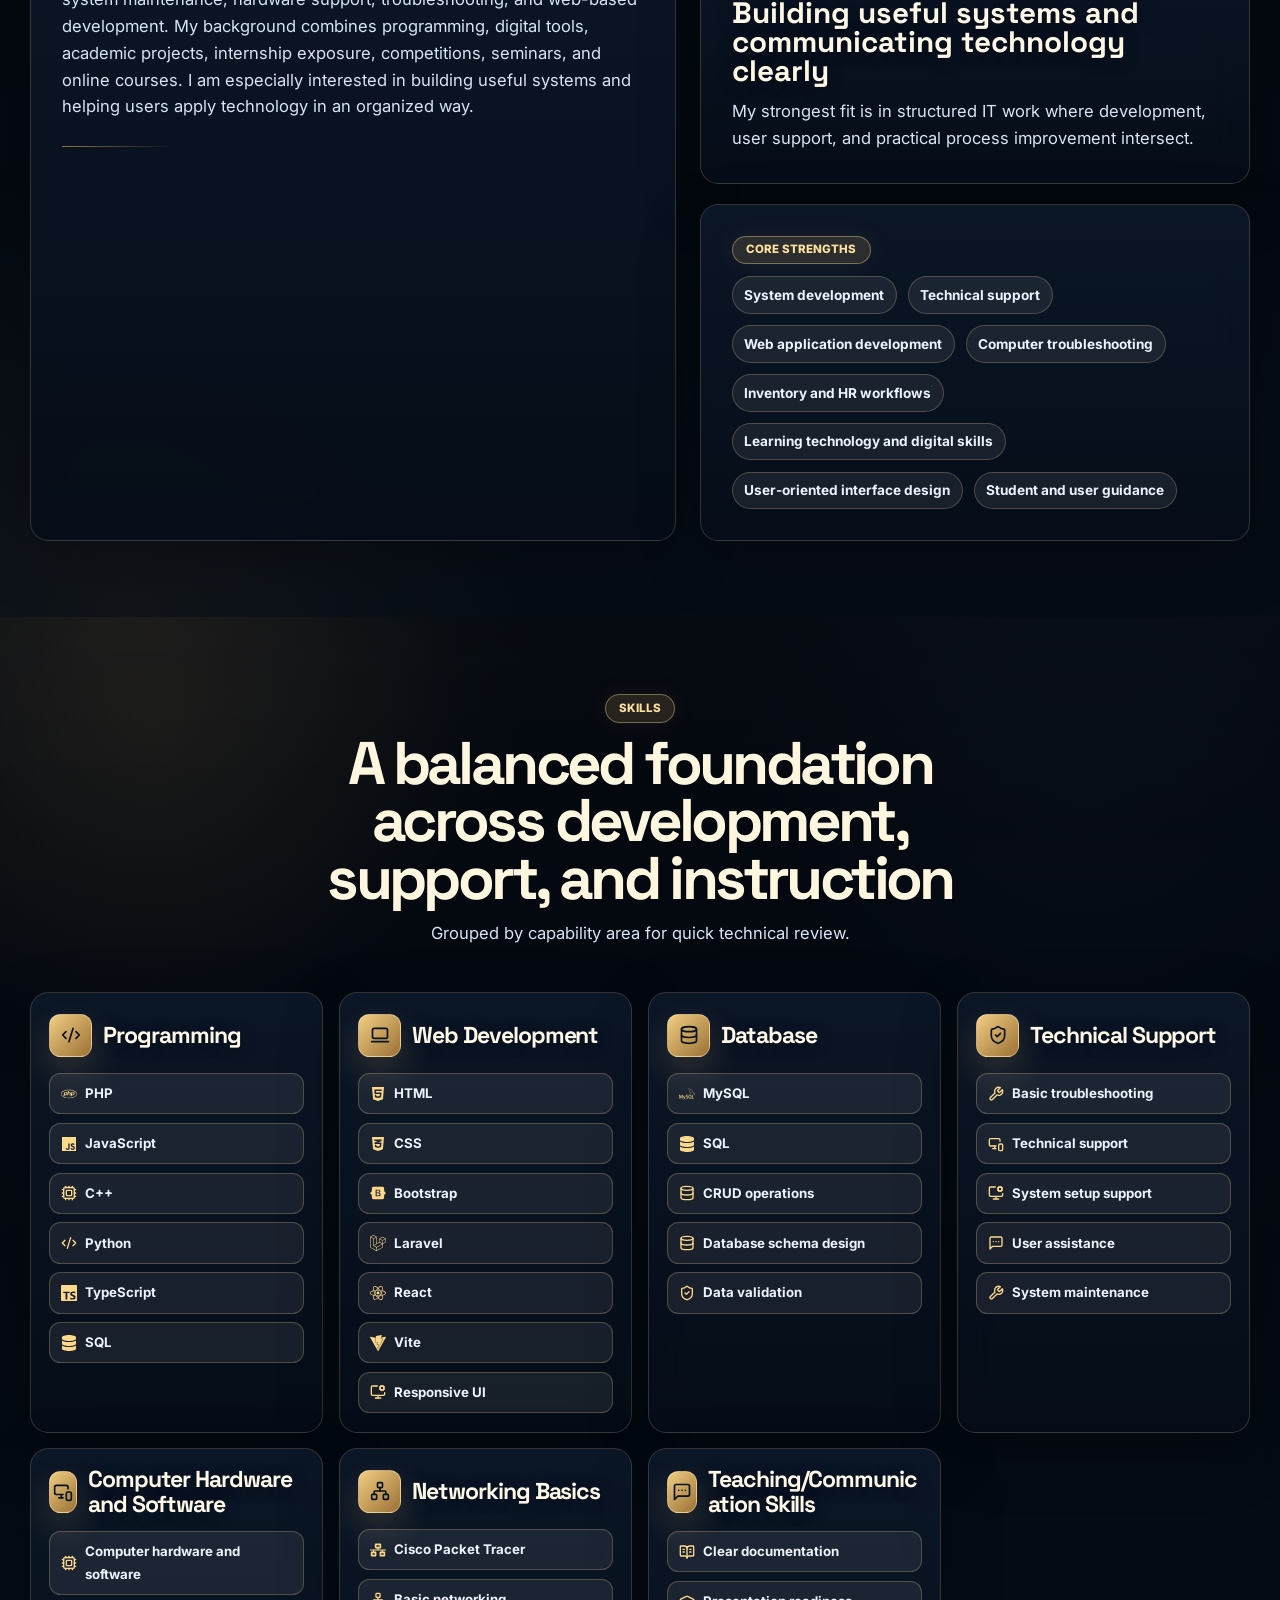
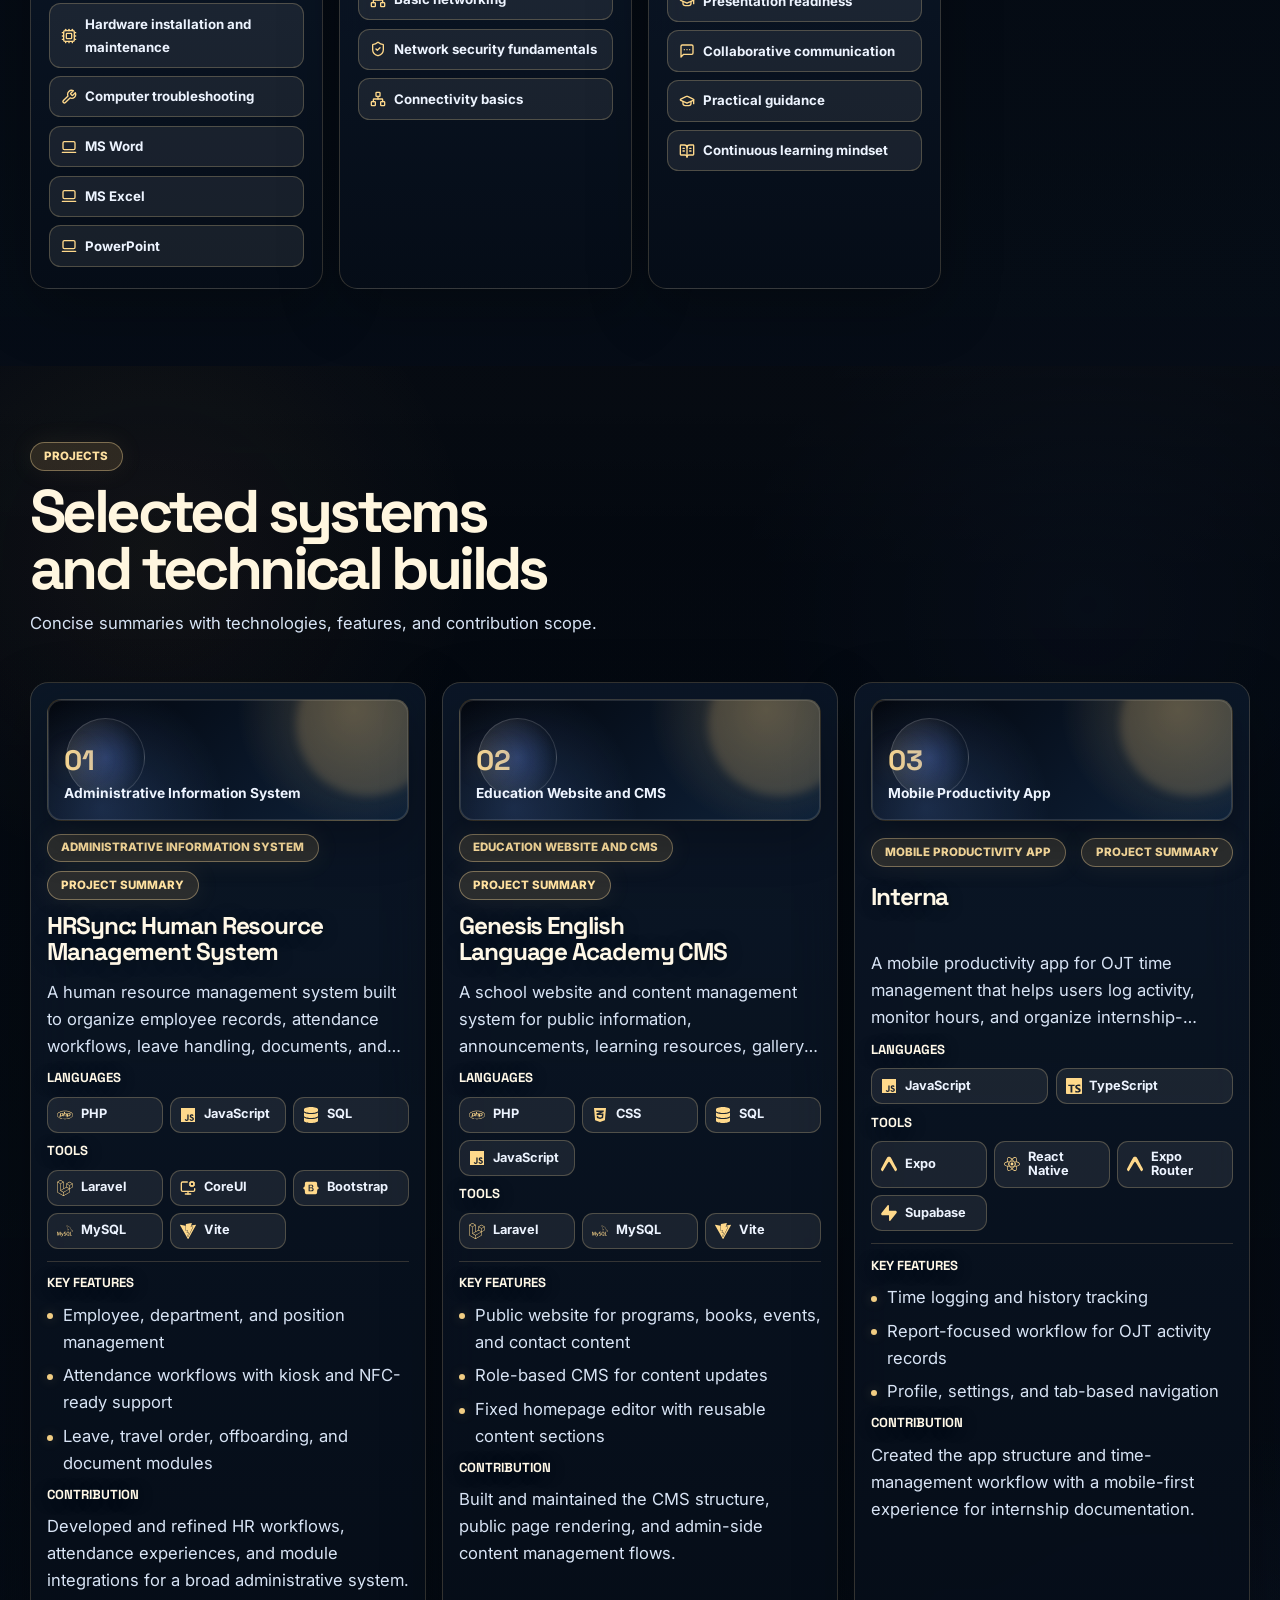
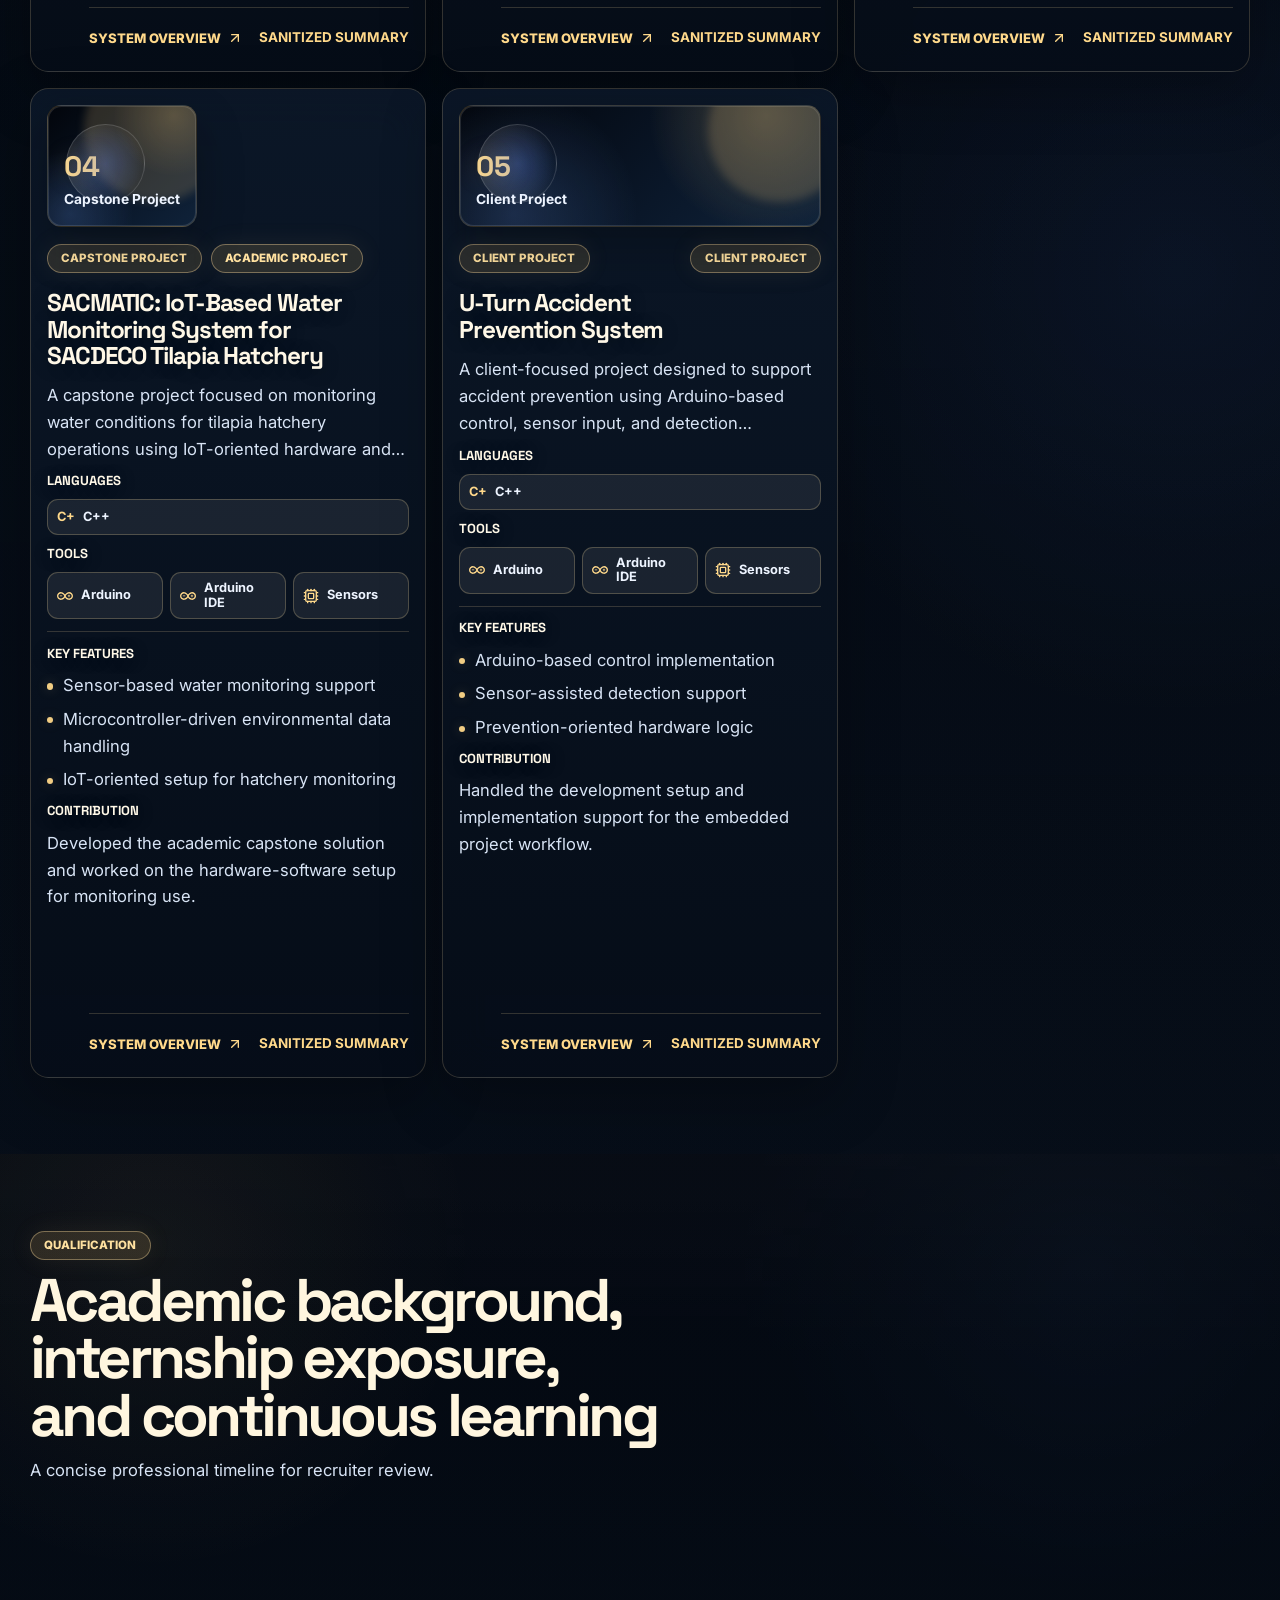
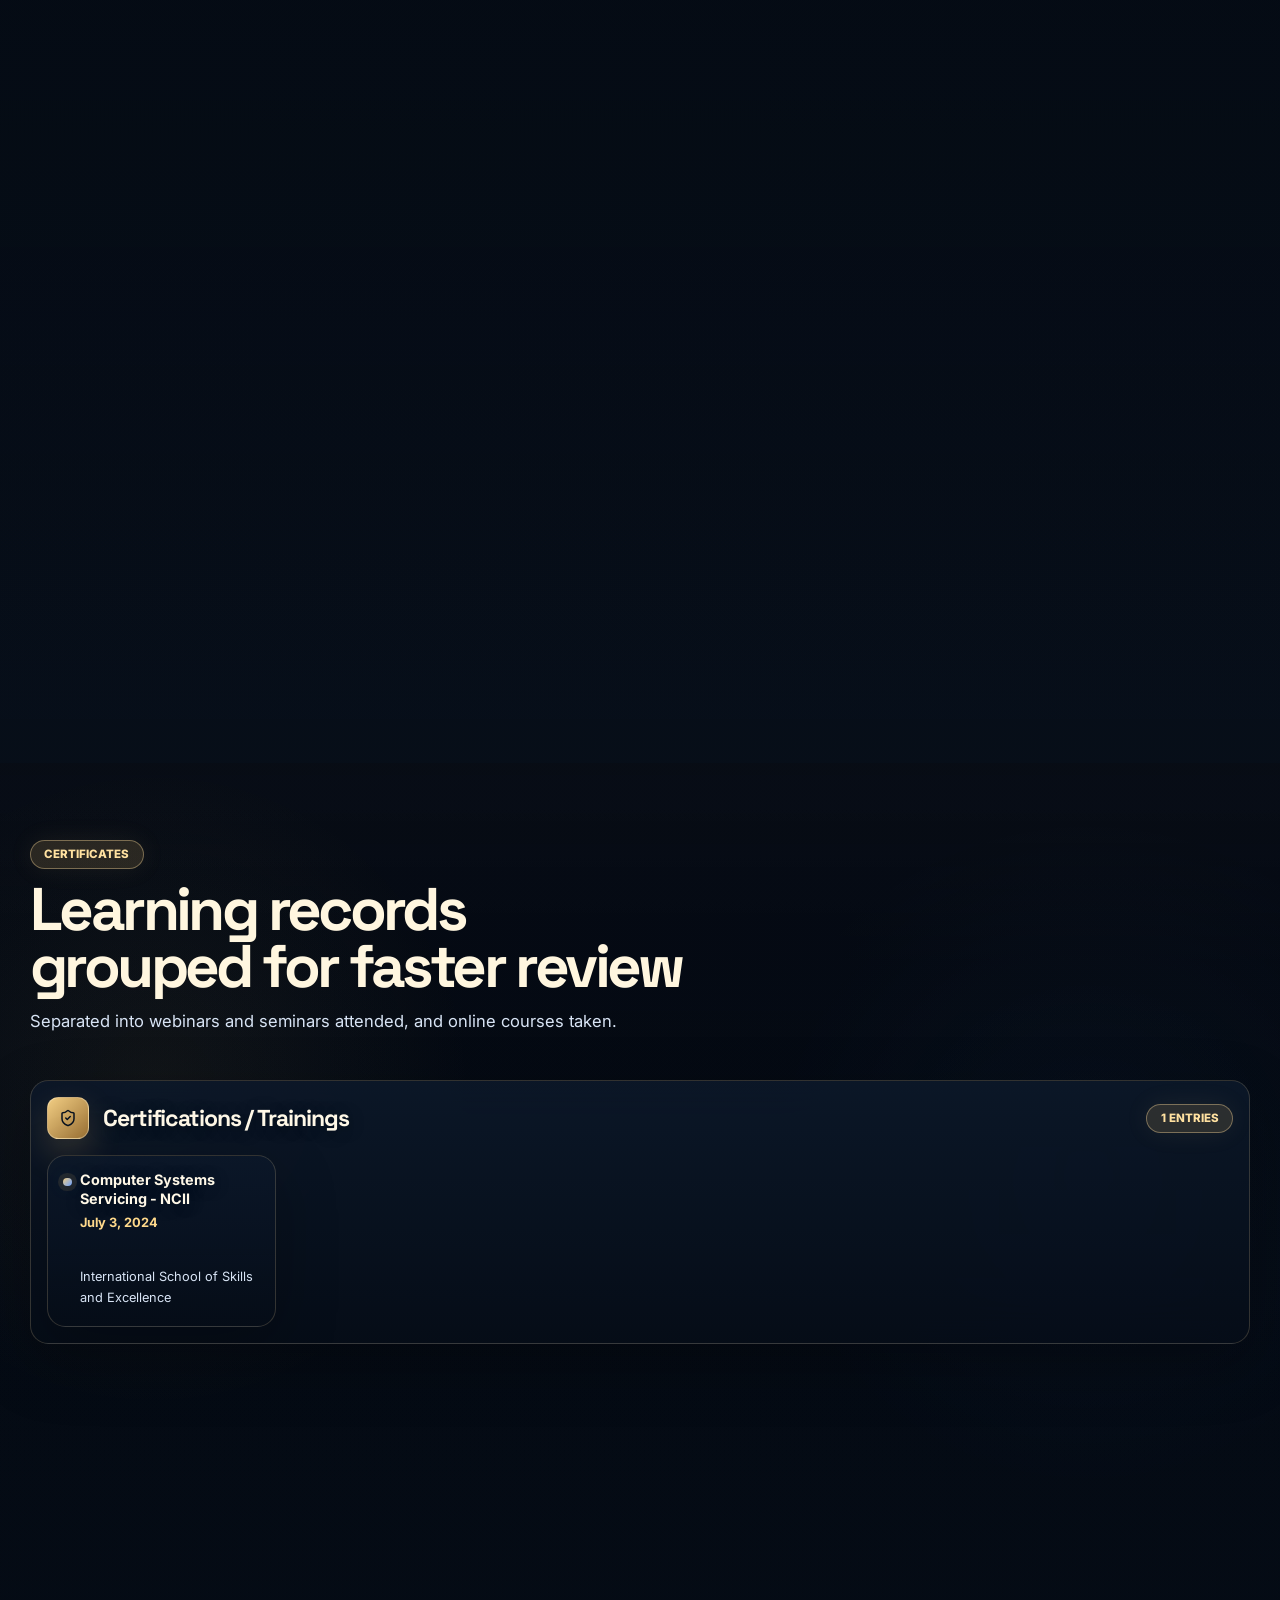
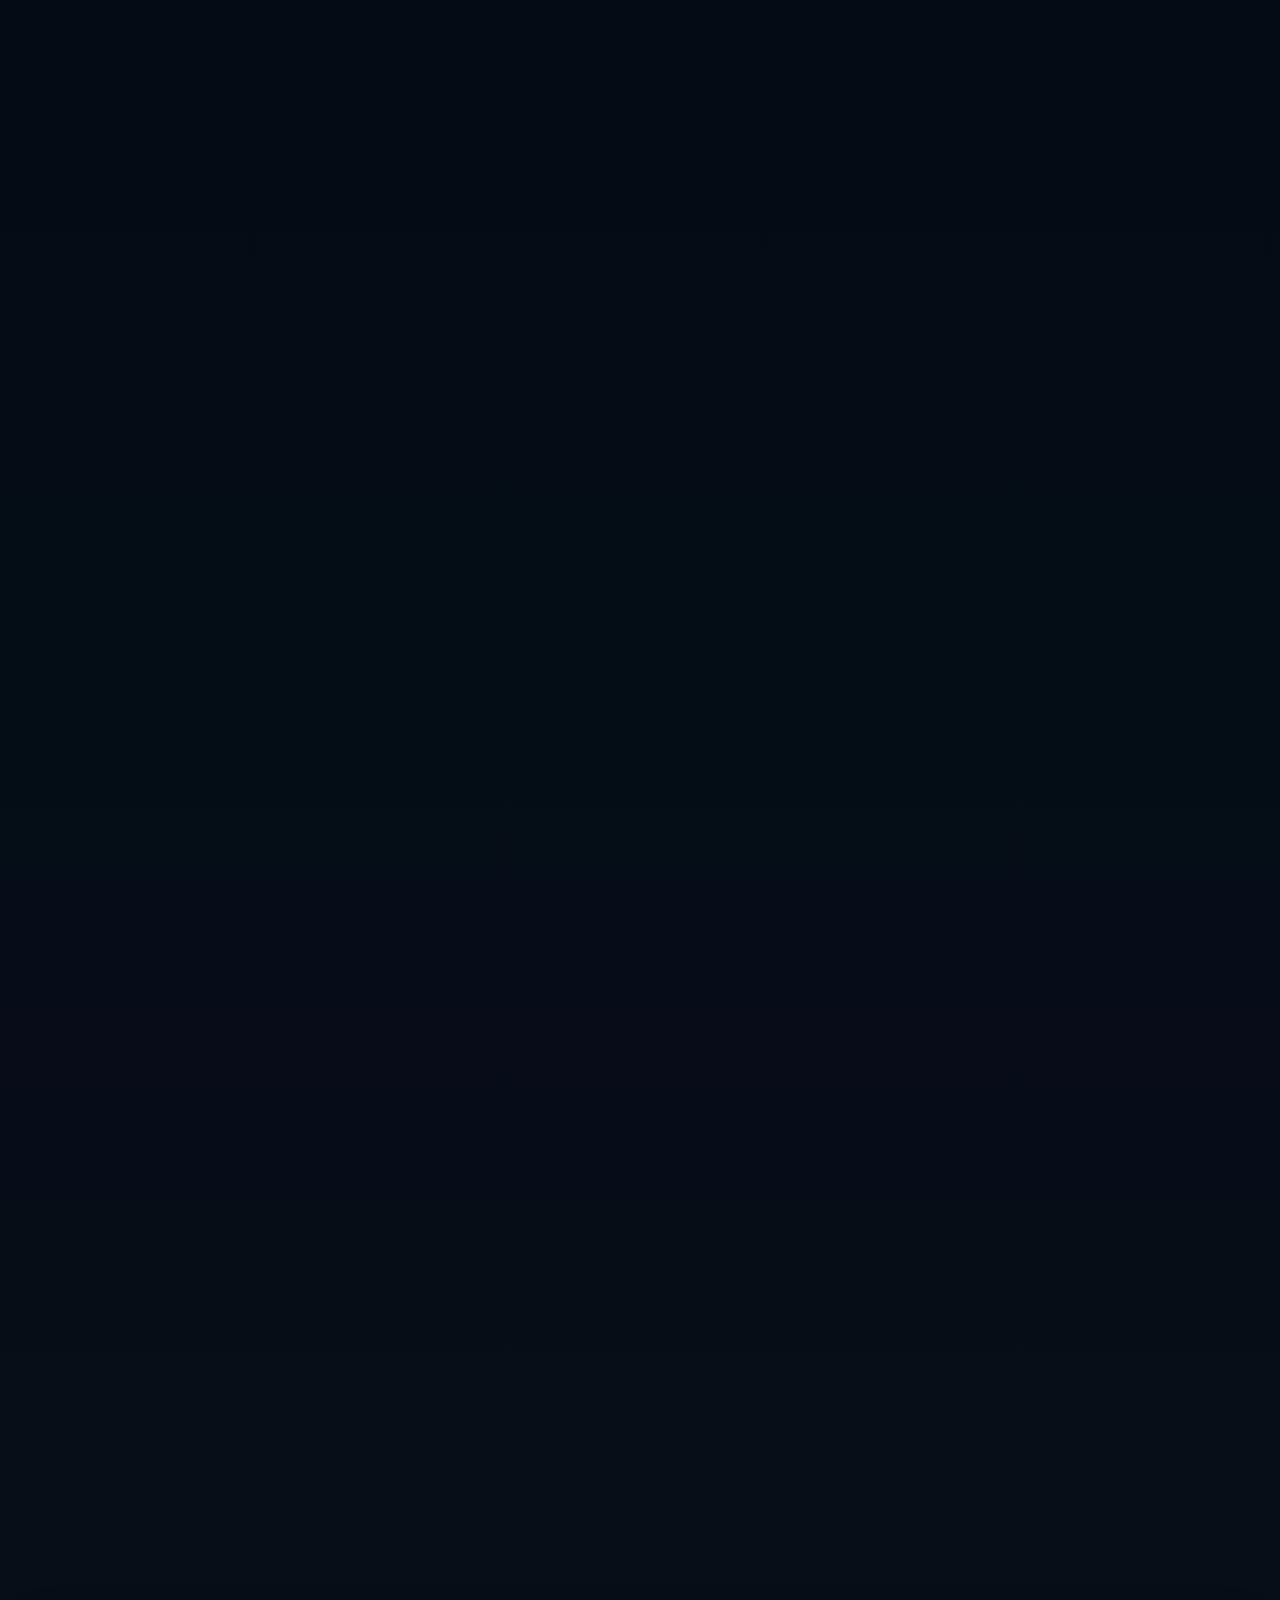
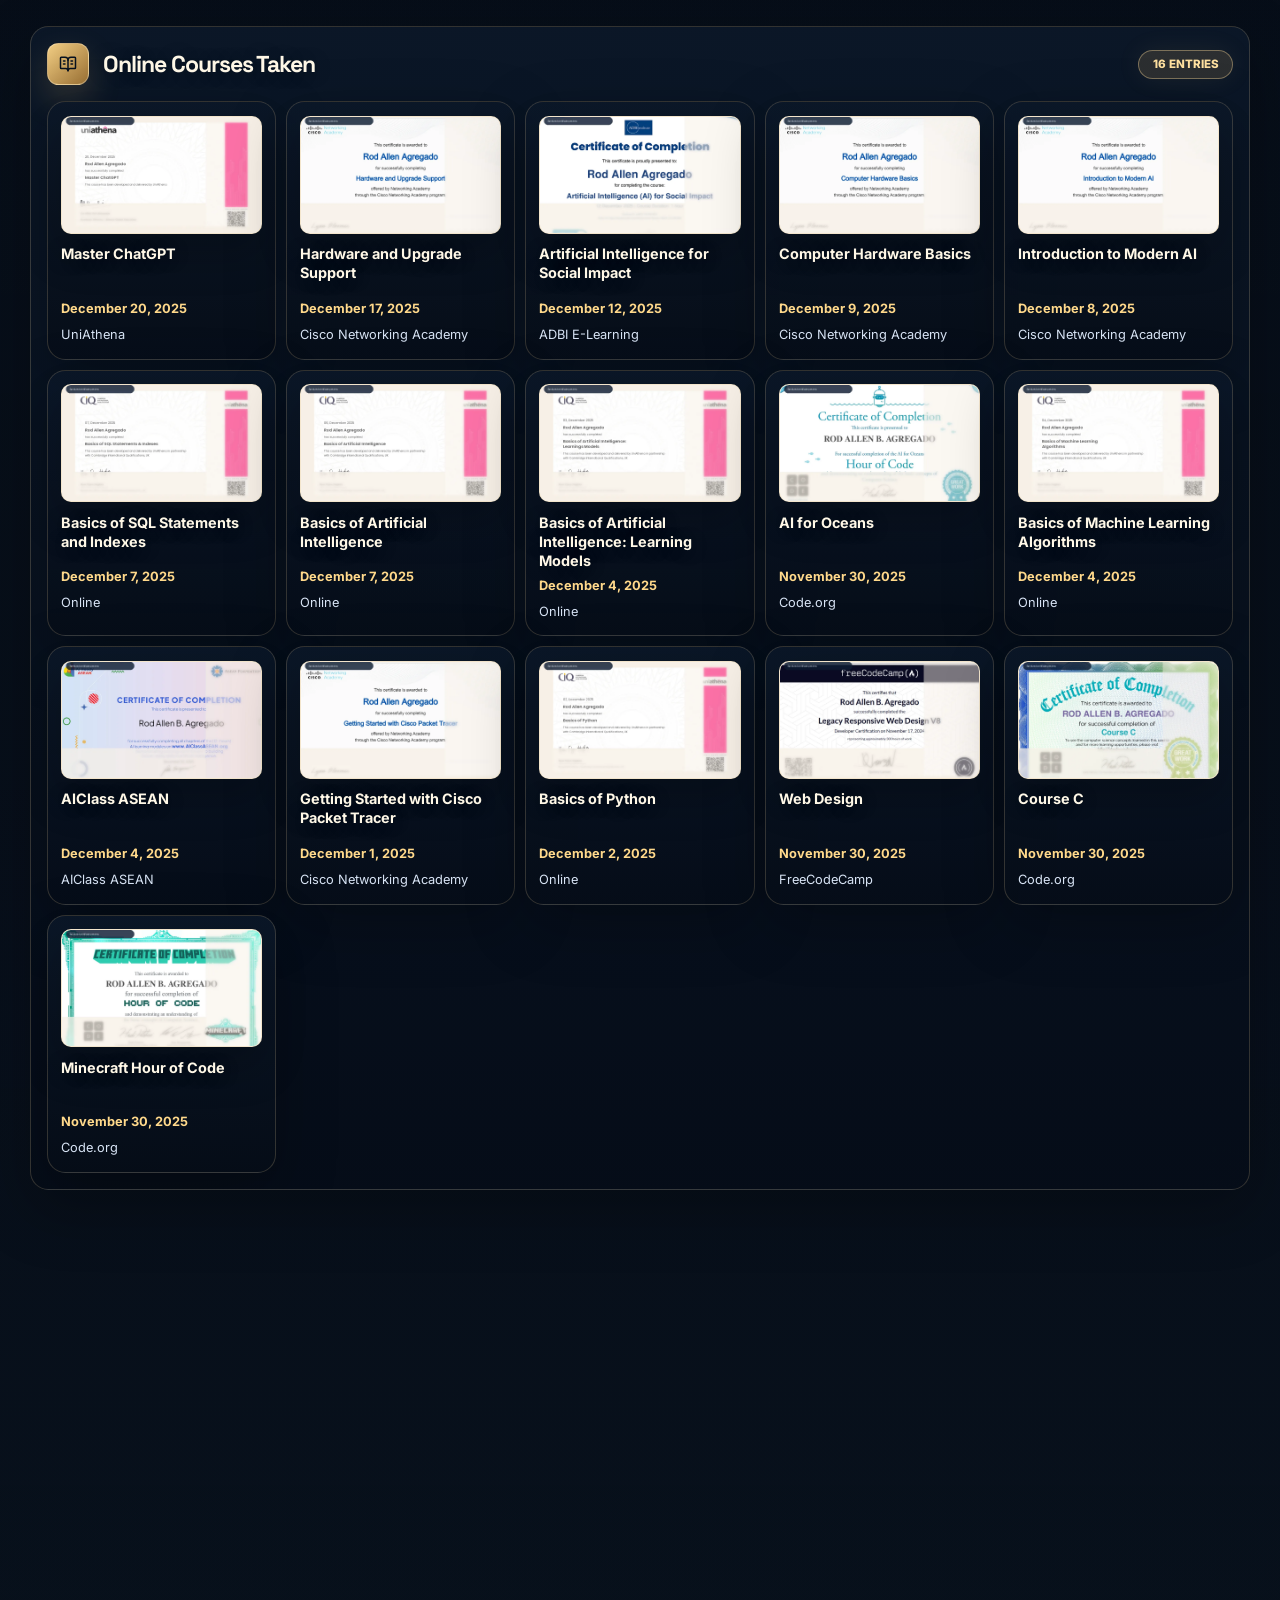
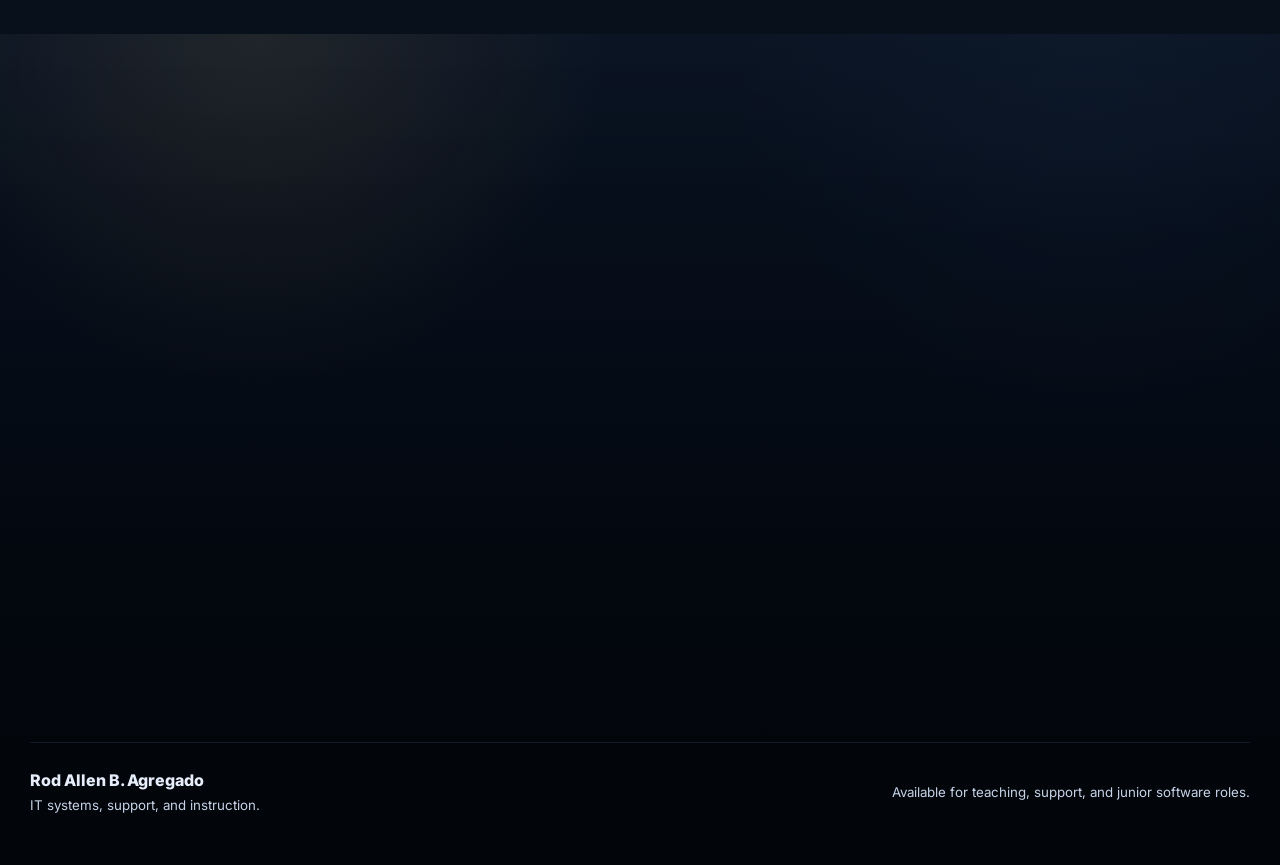
==== commit 7ebadcc0: "Deploy project card layout fix" ====
--- a/portfolio/index.html
+++ b/portfolio/index.html
@@ -21,13 +21,13 @@
         if (!isLocalHost) {
           const stylesheet = document.createElement("link");
           stylesheet.rel = "stylesheet";
-          stylesheet.href = "/portfolio/assets/app-DznegC5D.css?v=20260530-skill-wrap";
+          stylesheet.href = "/portfolio/assets/app-Ujly0aVe.css?v=20260530-project-cards";
           document.head.appendChild(stylesheet);
 
           const script = document.createElement("script");
           script.type = "module";
           script.crossOrigin = "";
-          script.src = "/portfolio/assets/app-CTOsiNCv.js?v=20260530-skill-wrap";
+          script.src = "/portfolio/assets/app-DMUzGE6s.js?v=20260530-project-cards";
           document.body.appendChild(script);
         }
       })();
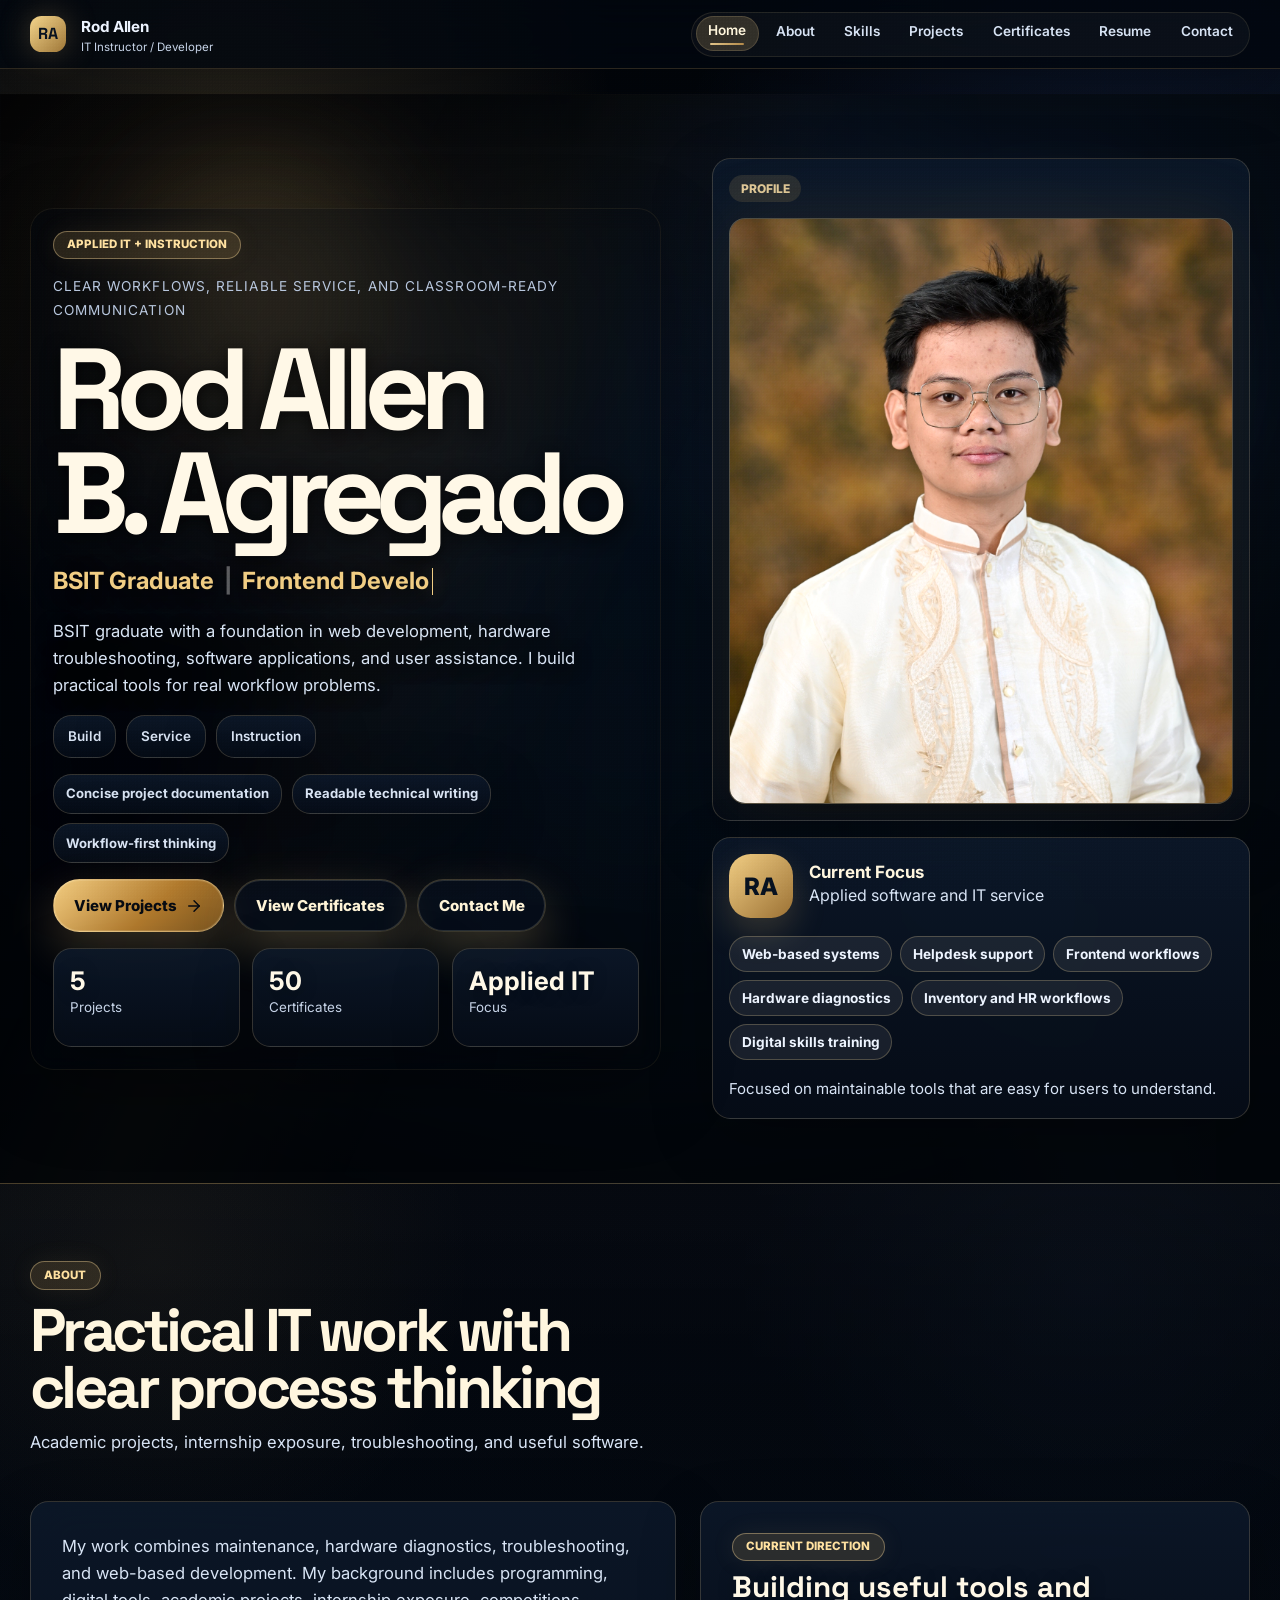
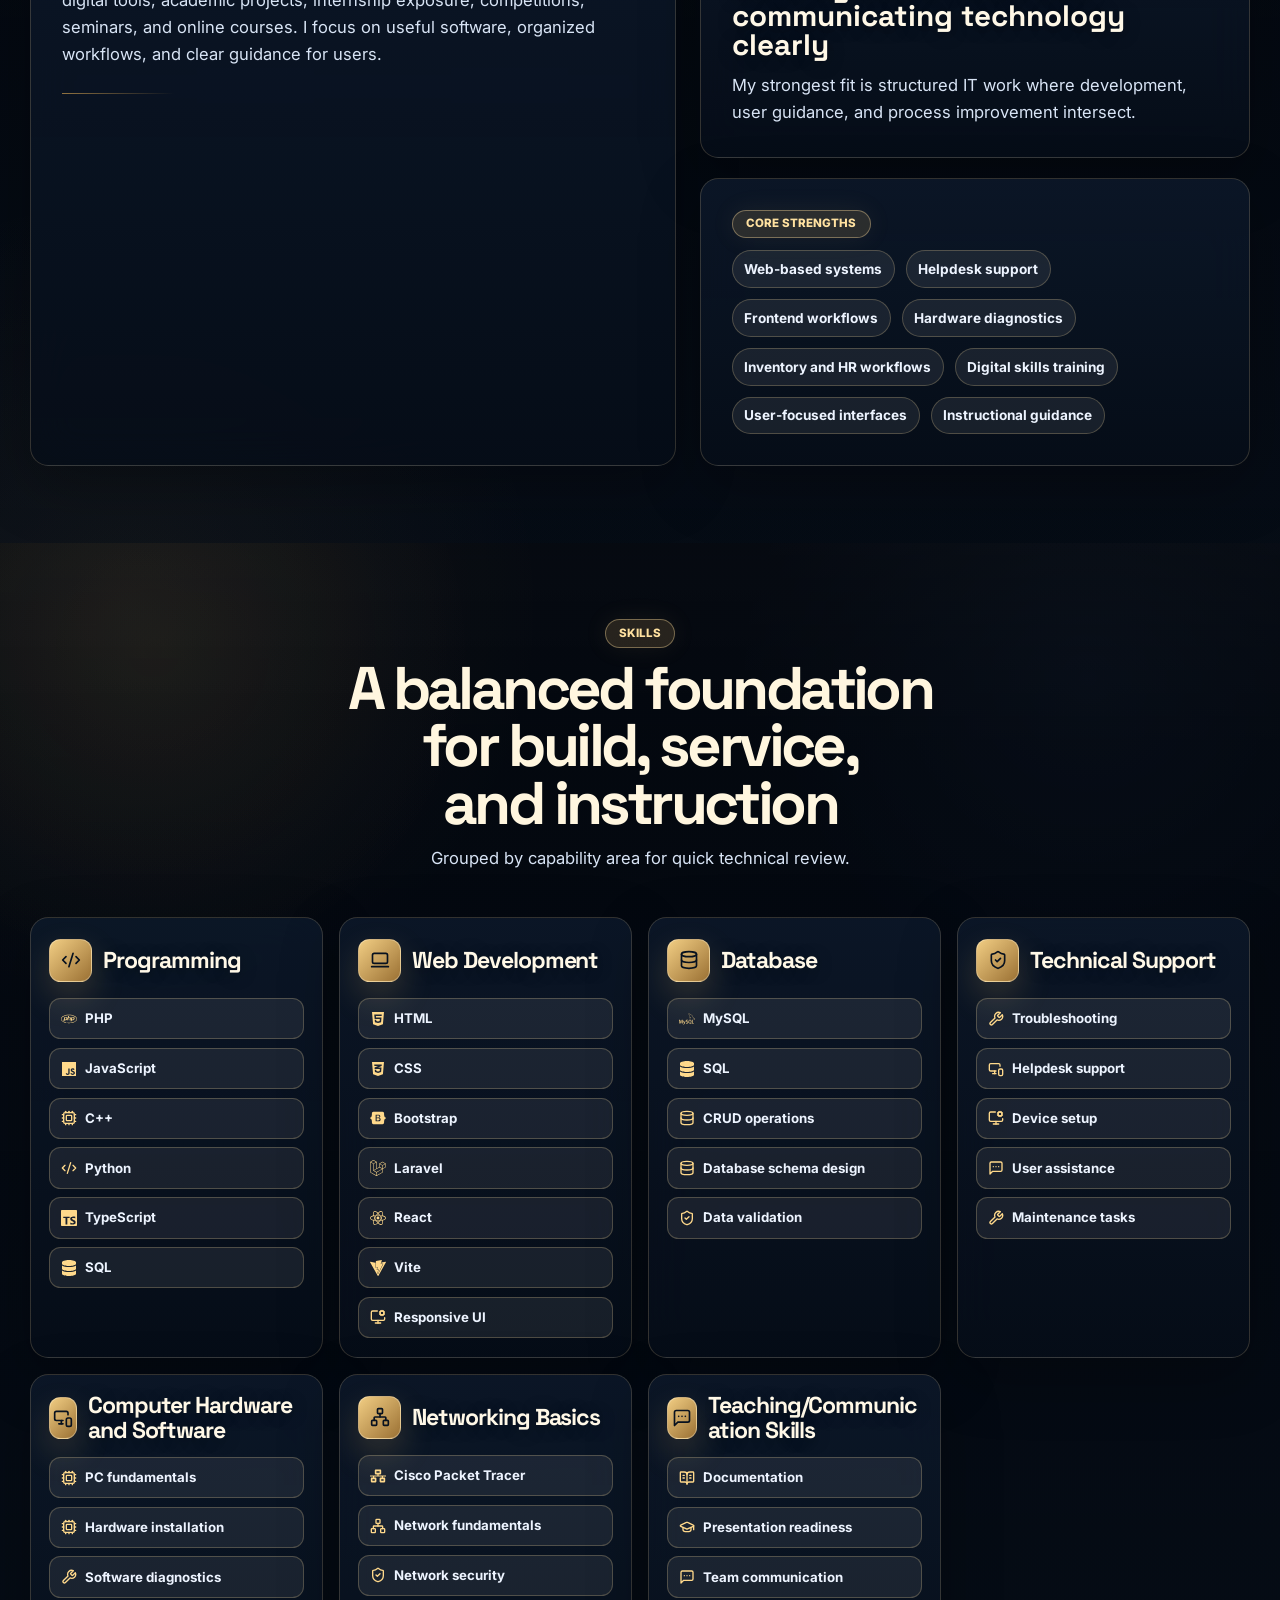
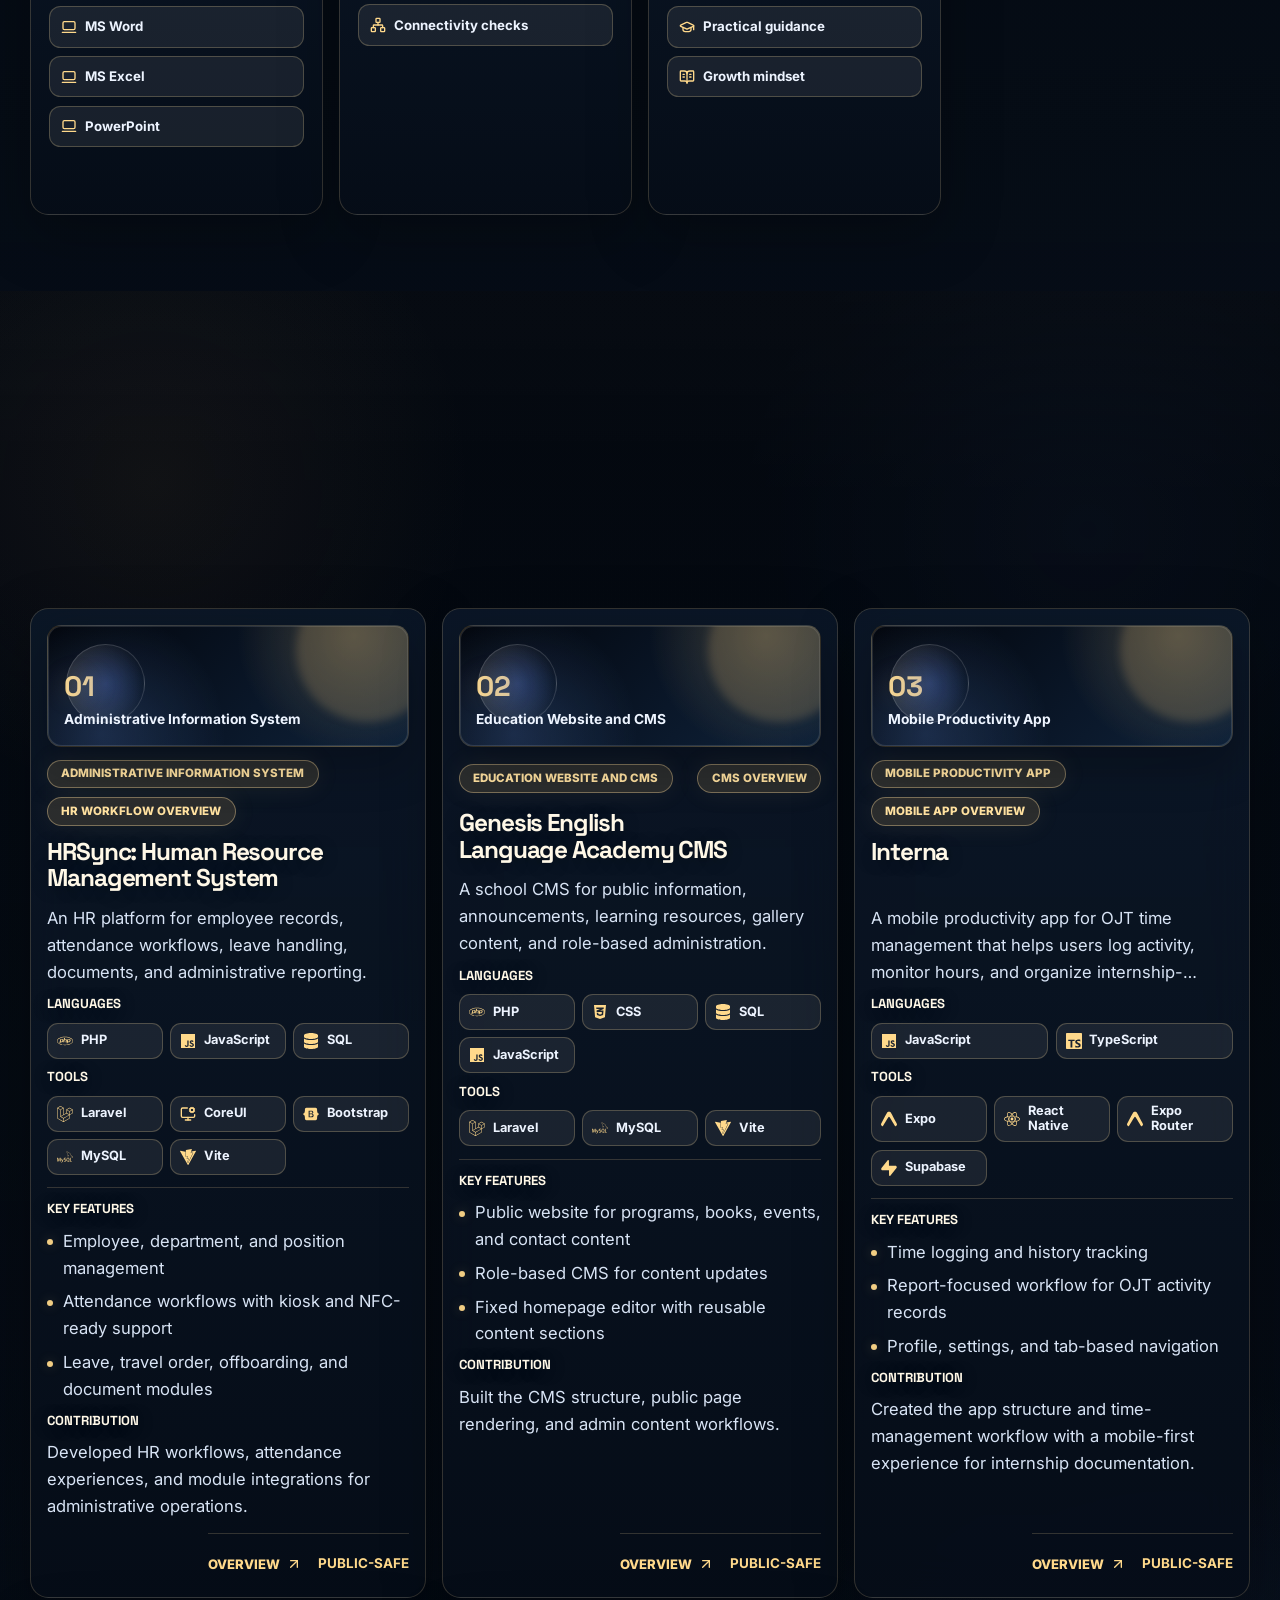
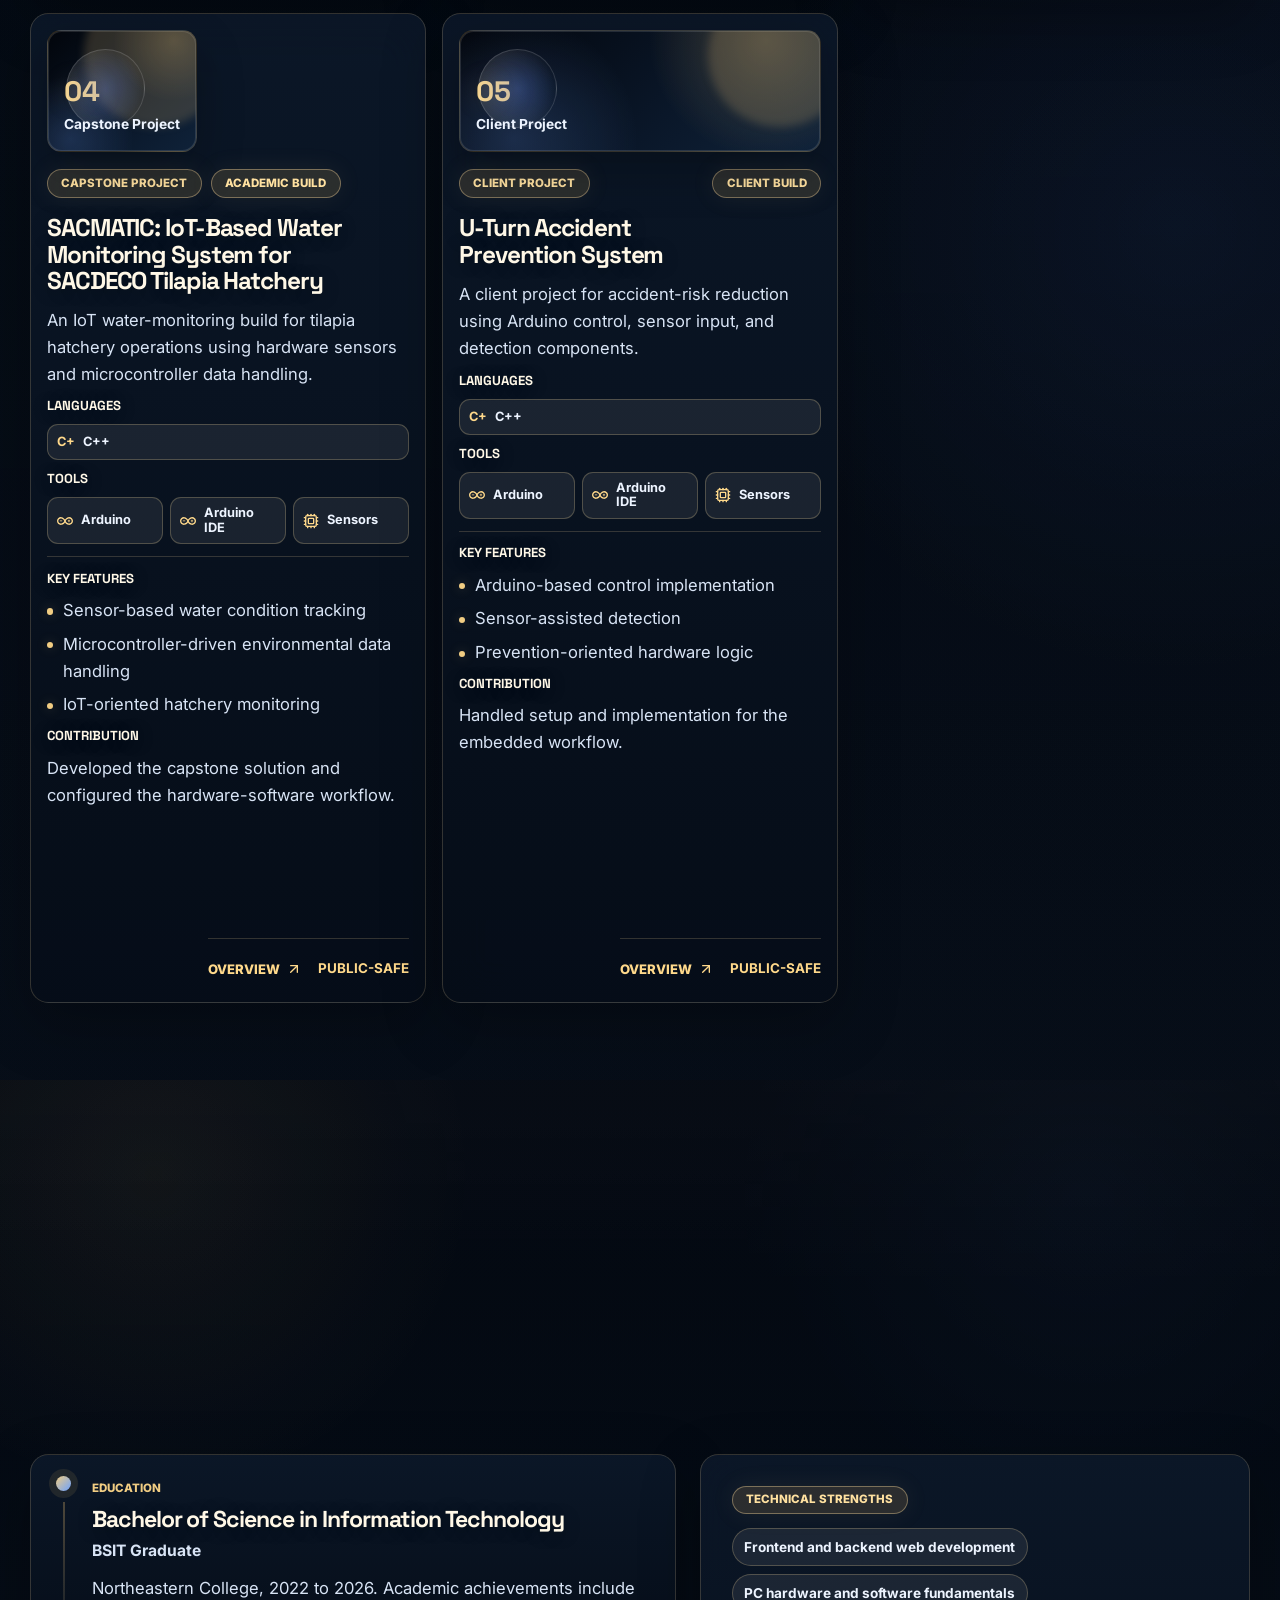
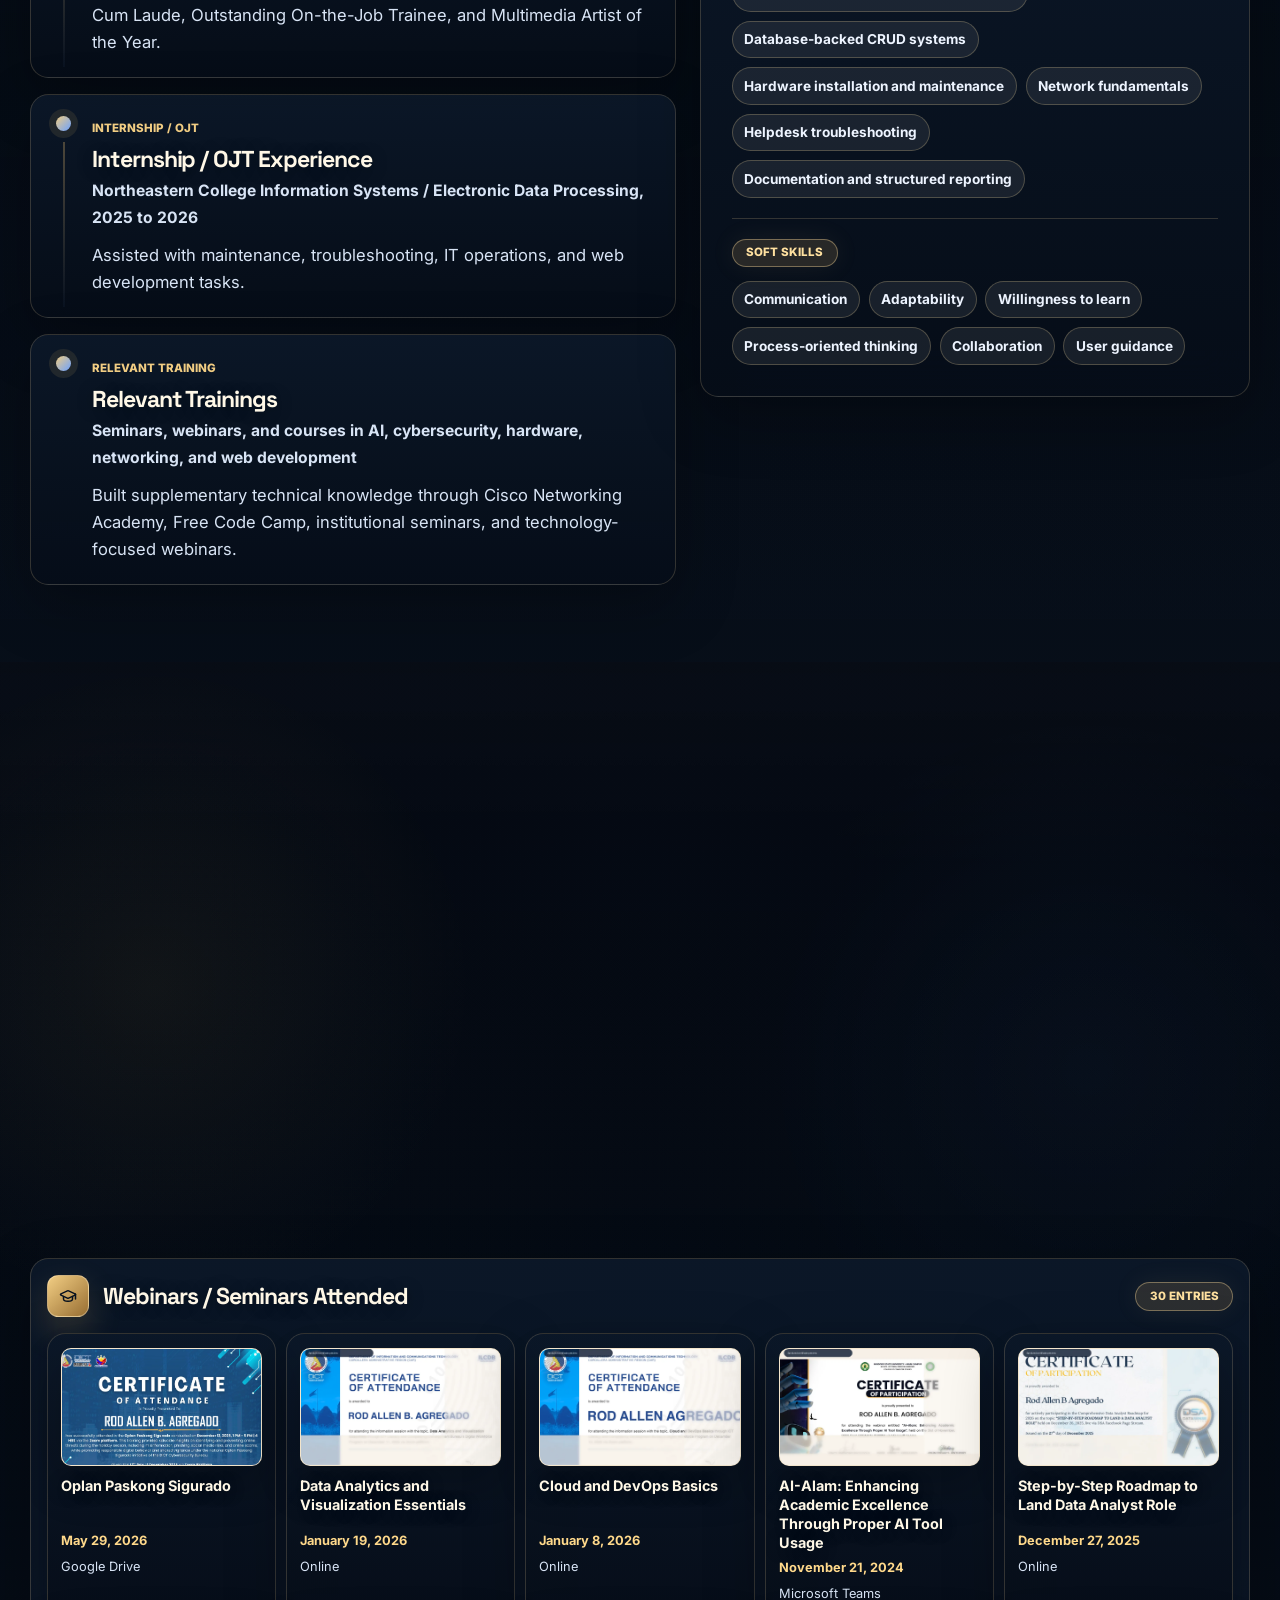
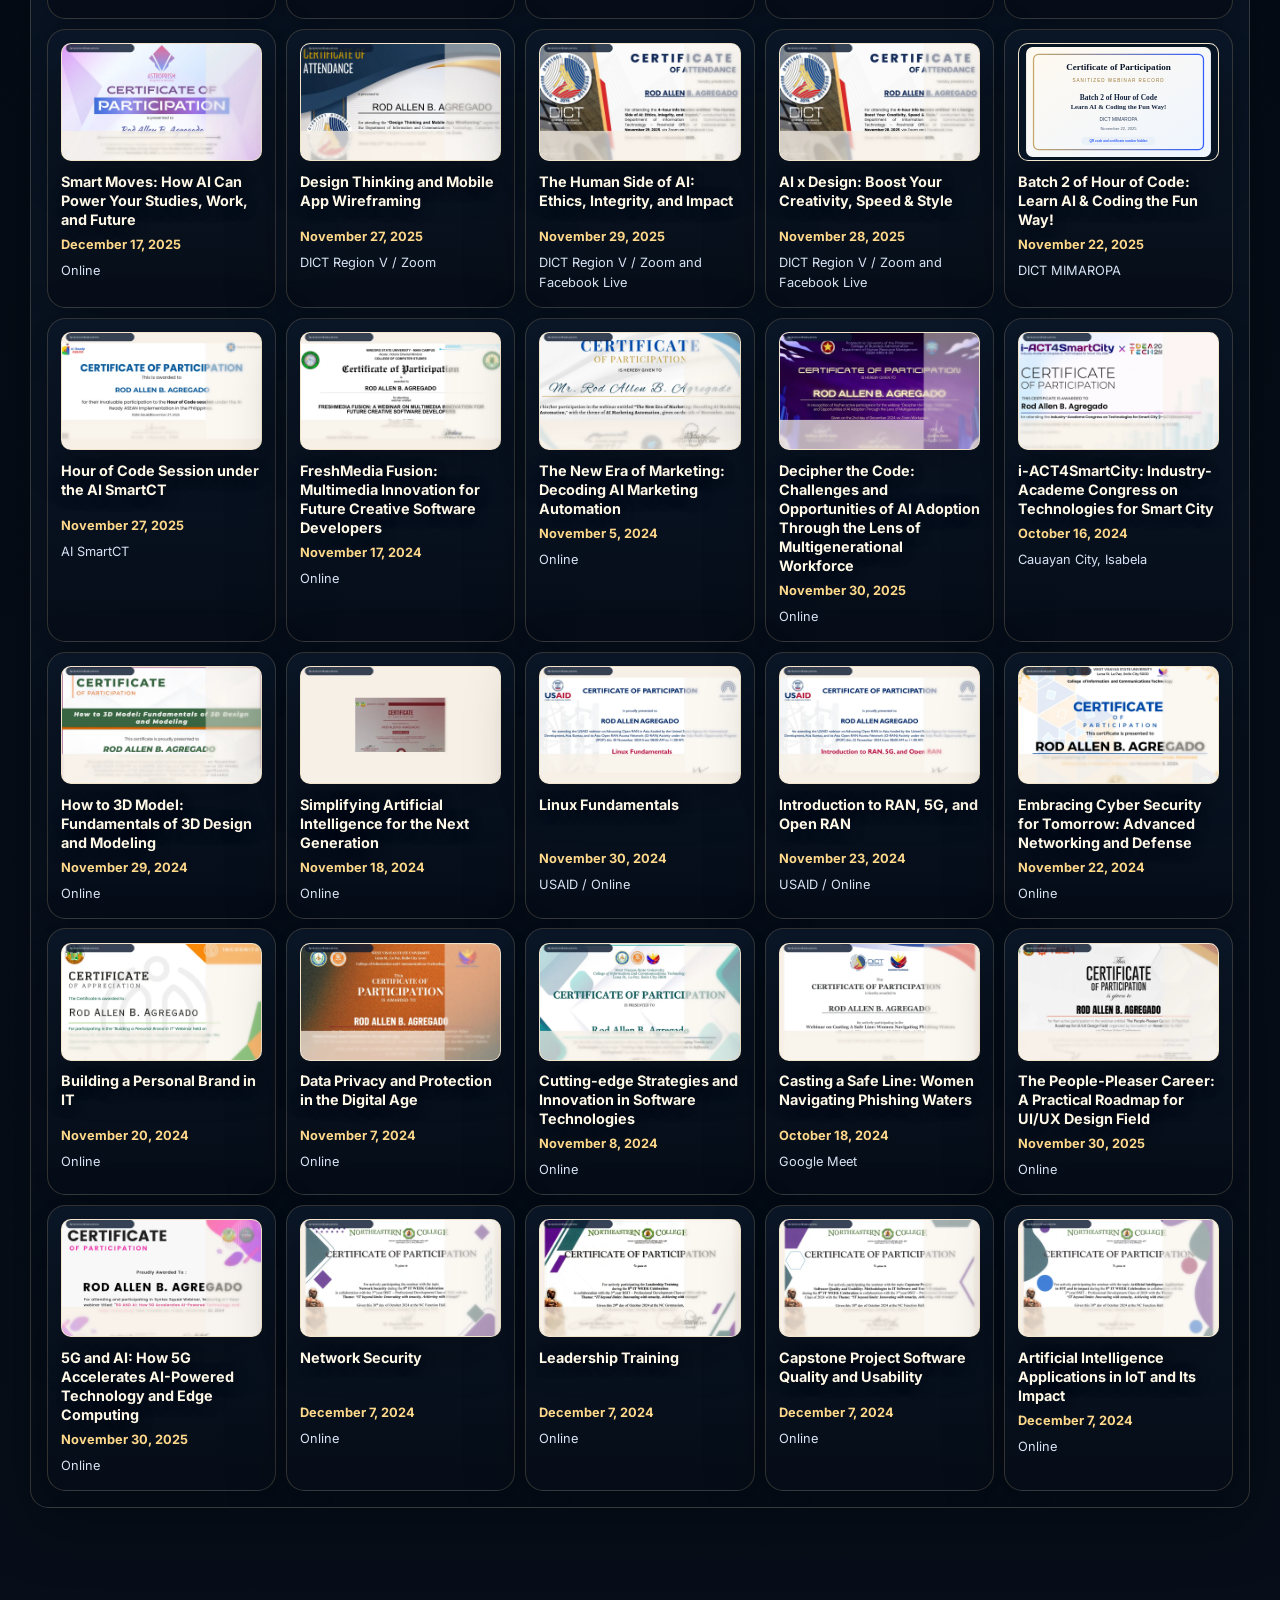
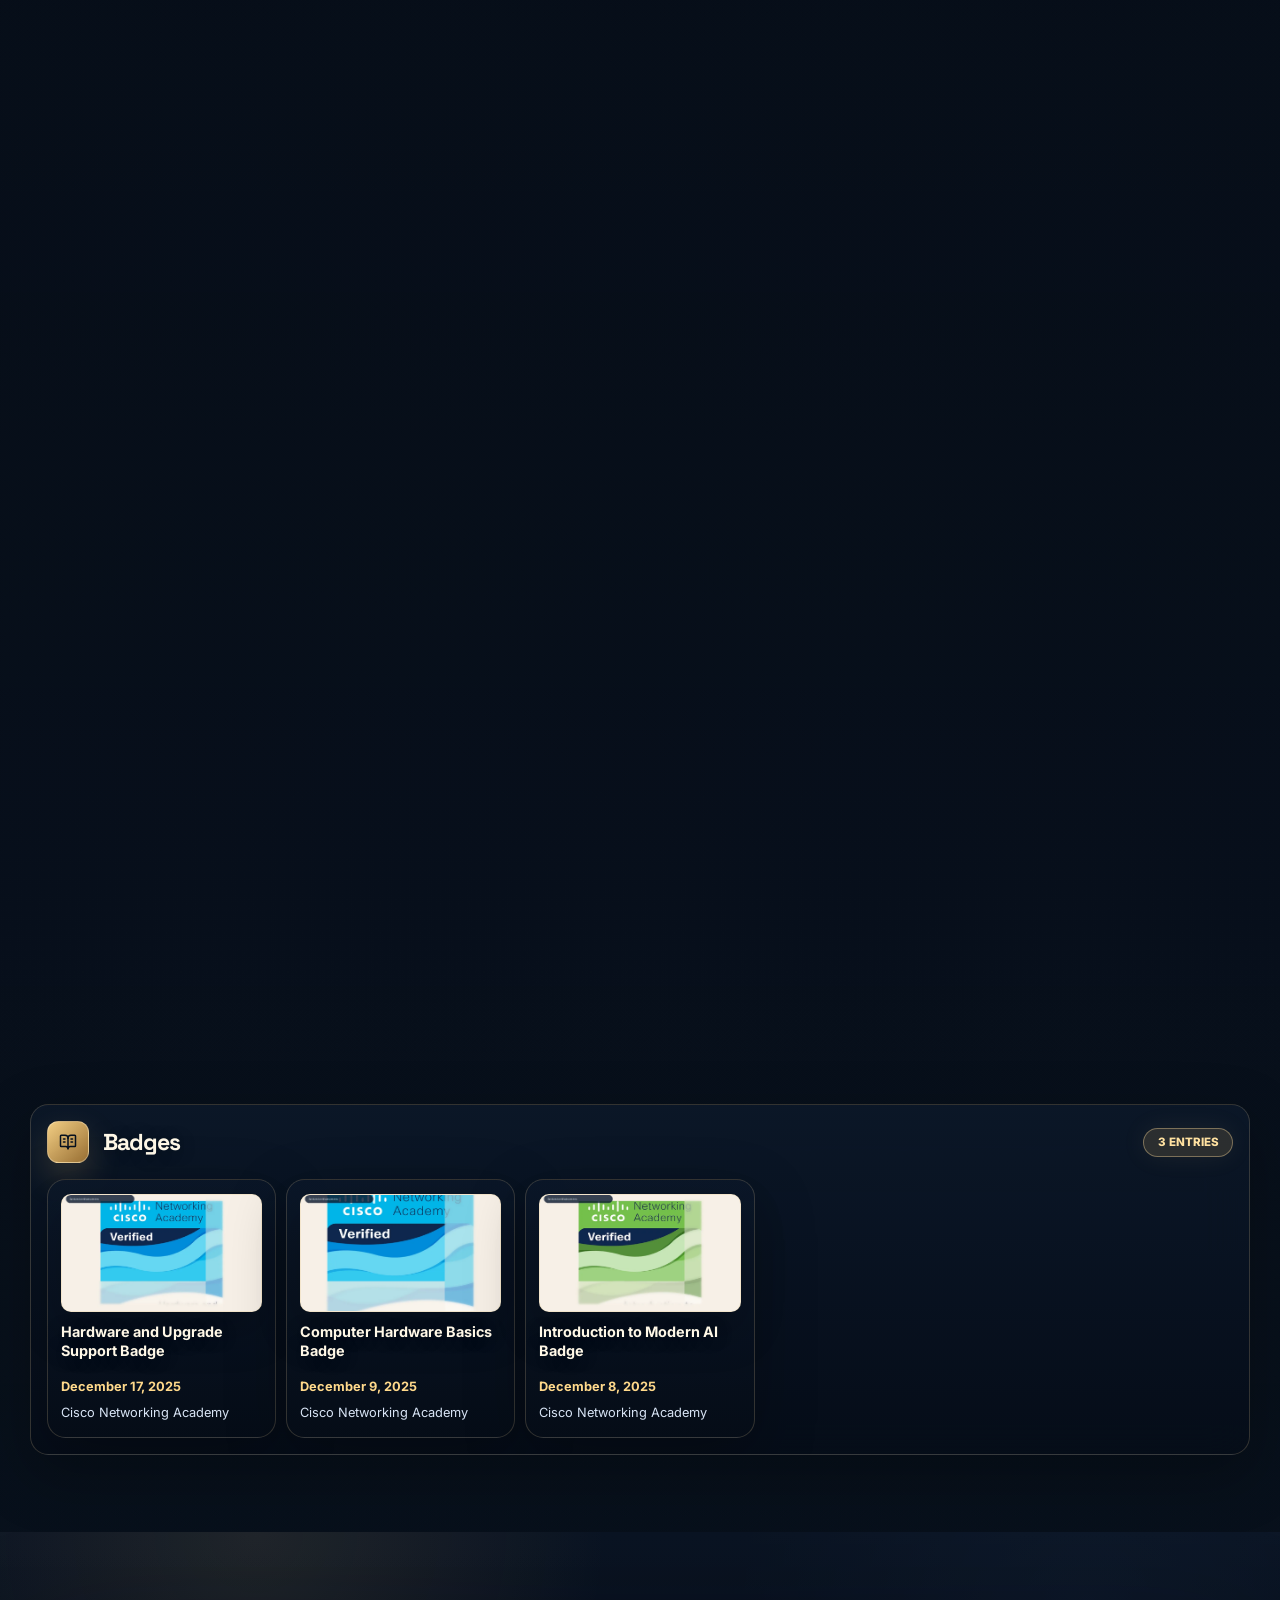
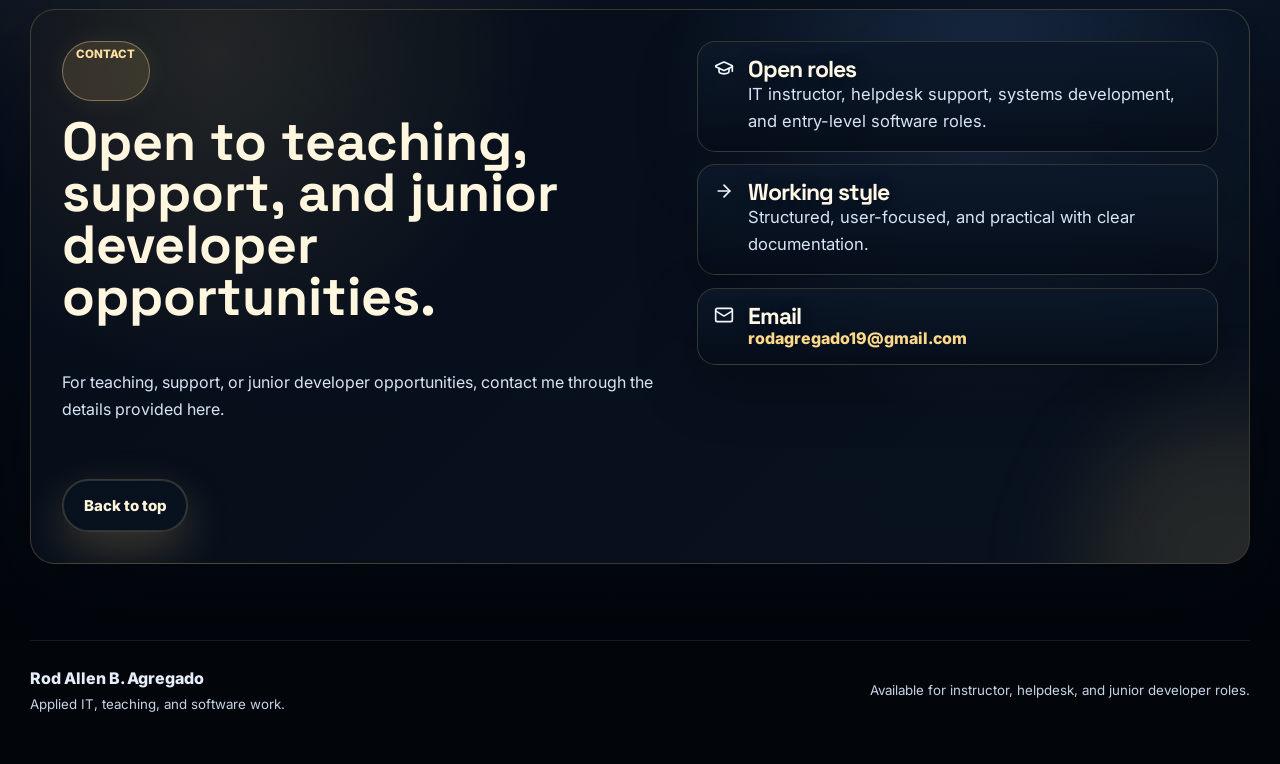
==== commit e3c0c3da: "Deploy portfolio content cleanup" ====
--- a/portfolio/index.html
+++ b/portfolio/index.html
@@ -21,13 +21,13 @@
         if (!isLocalHost) {
           const stylesheet = document.createElement("link");
           stylesheet.rel = "stylesheet";
-          stylesheet.href = "/portfolio/assets/app-Ujly0aVe.css?v=20260530-project-cards";
+          stylesheet.href = "/portfolio/assets/app-Ujly0aVe.css?v=20260530-content-reduce";
           document.head.appendChild(stylesheet);
 
           const script = document.createElement("script");
           script.type = "module";
           script.crossOrigin = "";
-          script.src = "/portfolio/assets/app-DMUzGE6s.js?v=20260530-project-cards";
+          script.src = "/portfolio/assets/app-lpH9vFZD.js?v=20260530-content-reduce";
           document.body.appendChild(script);
         }
       })();
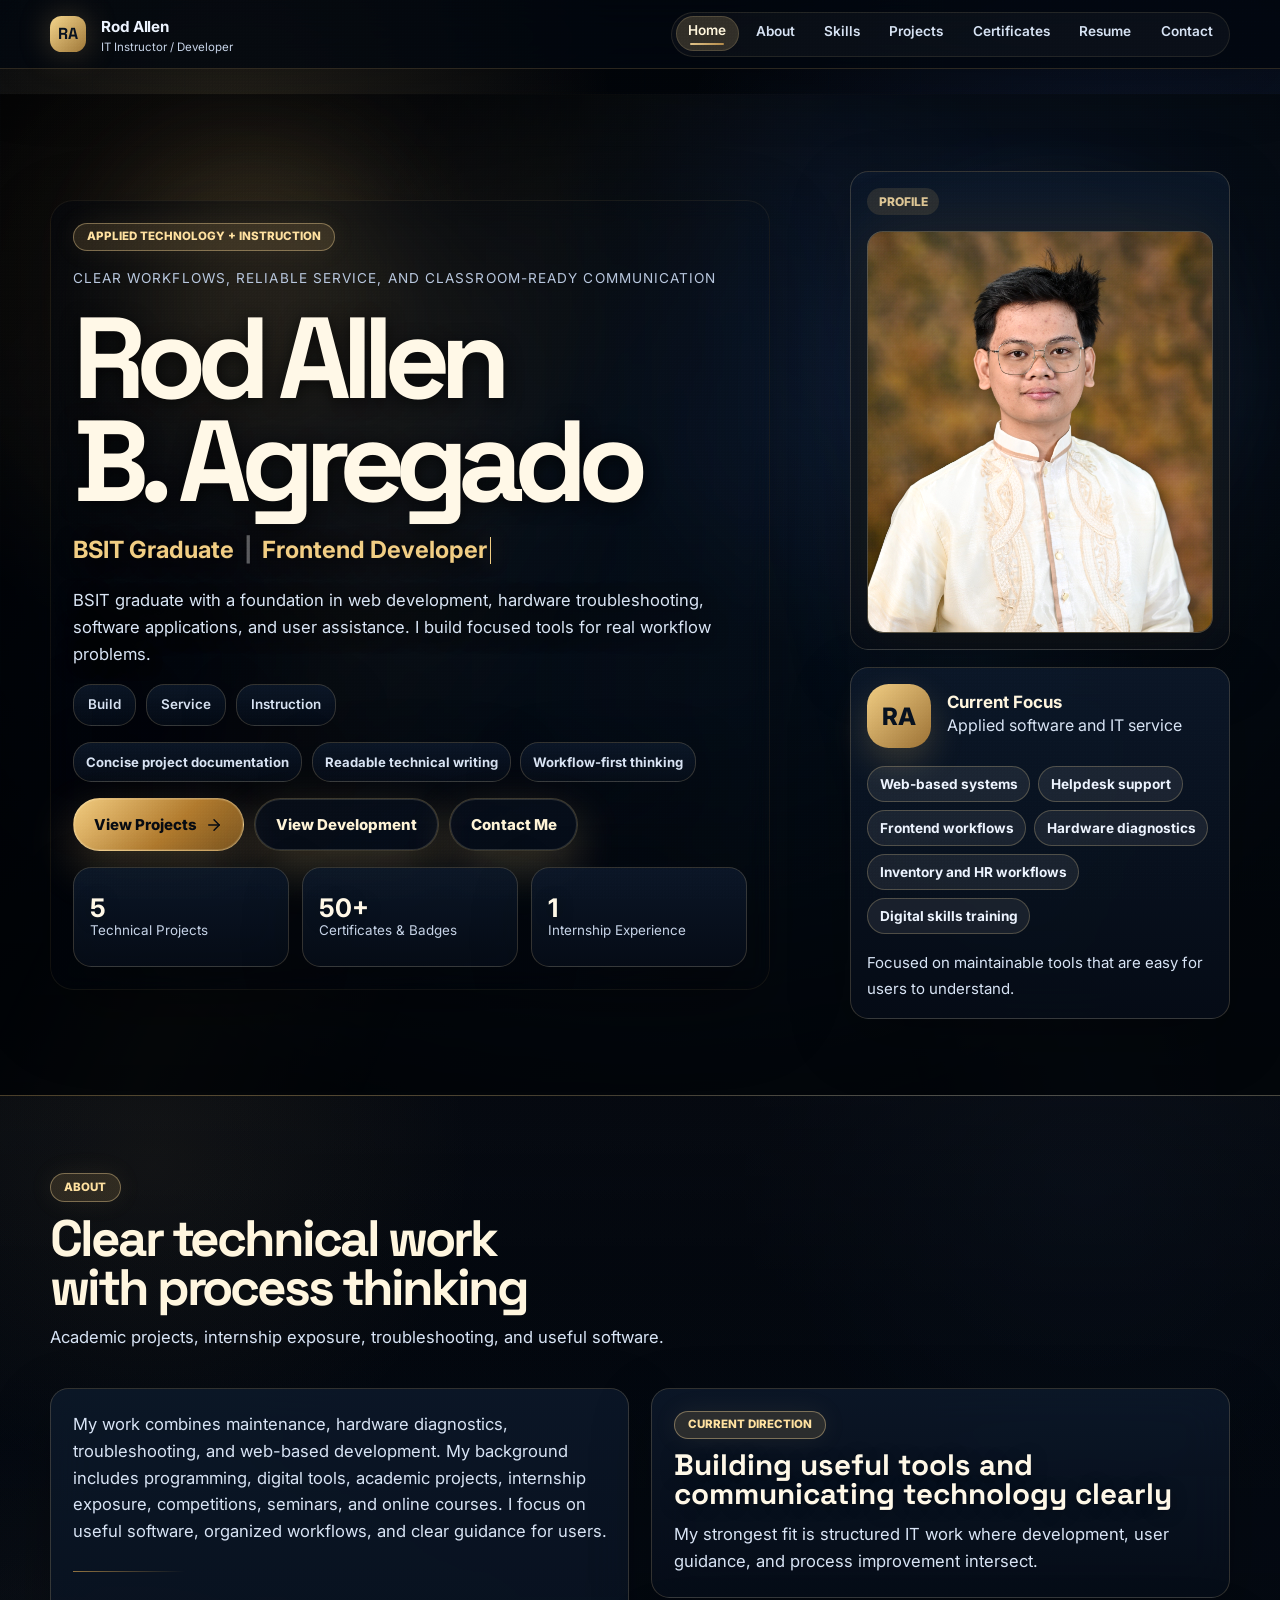
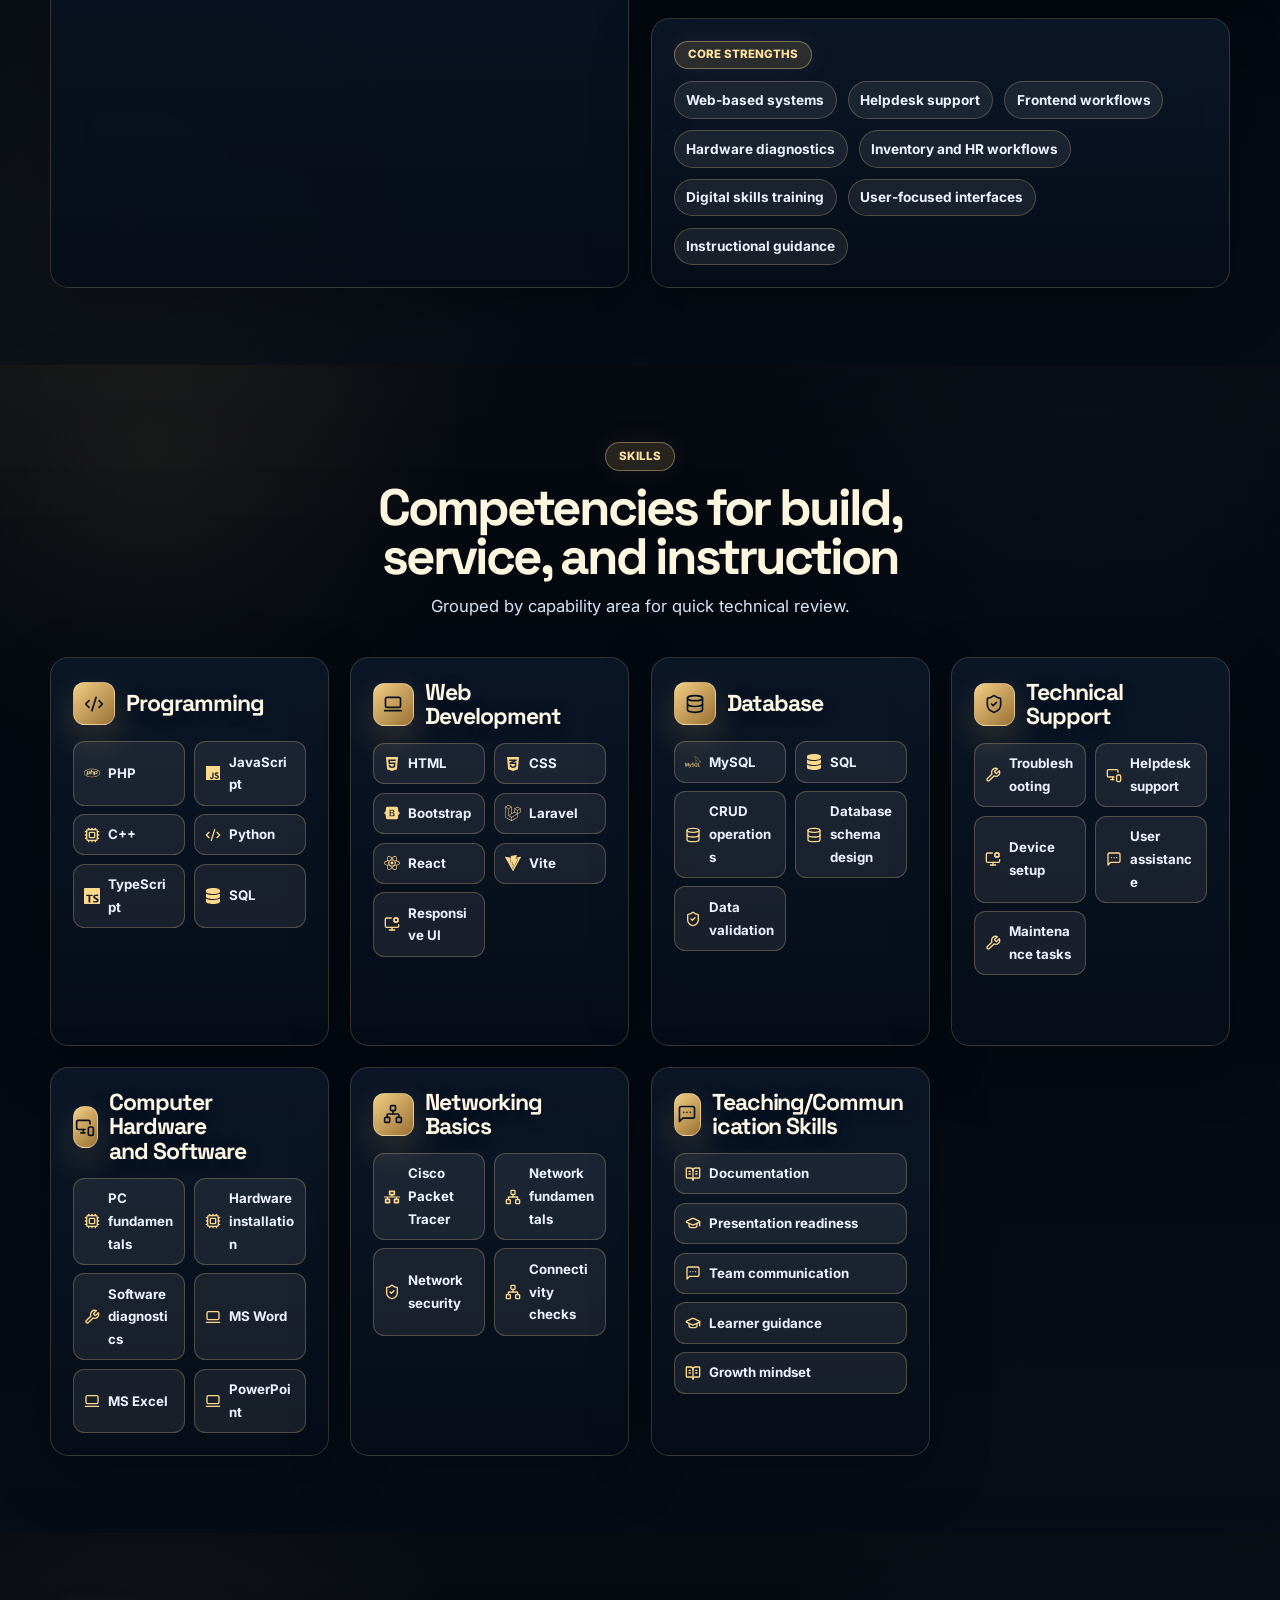
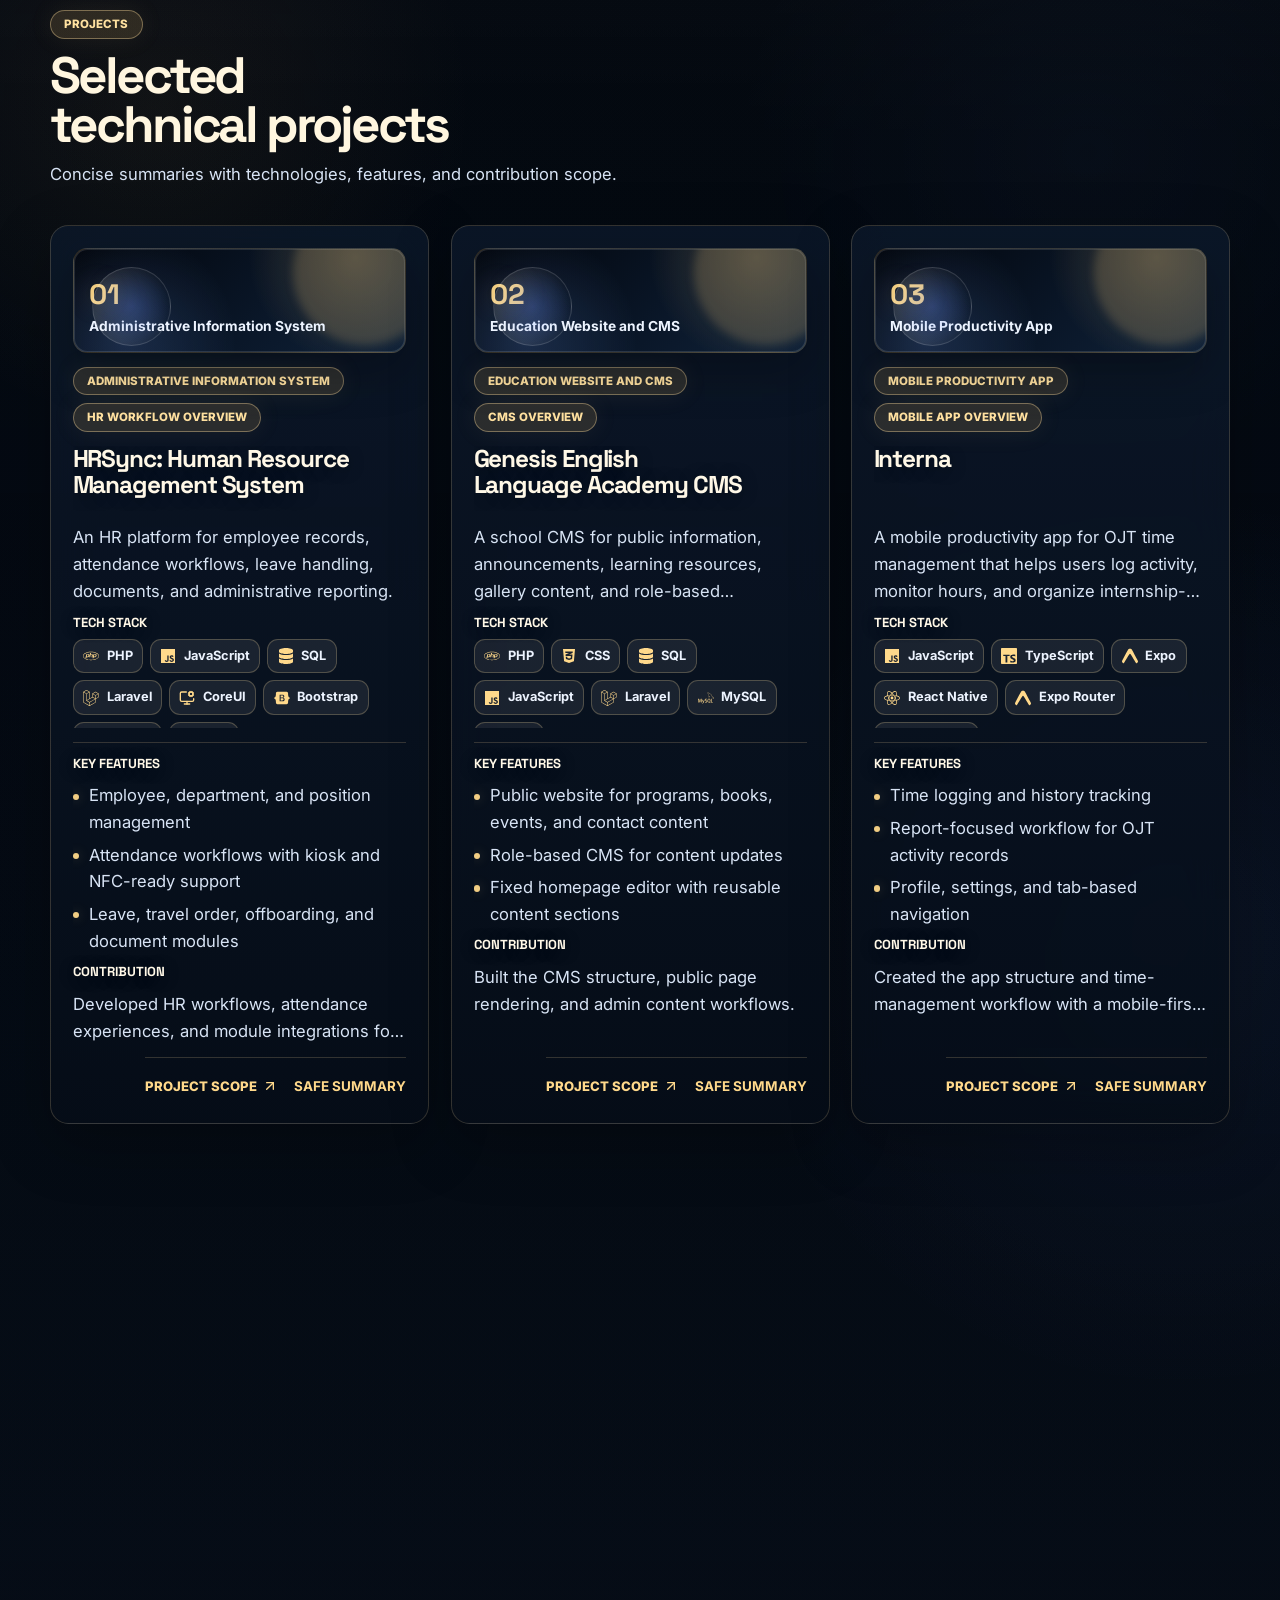
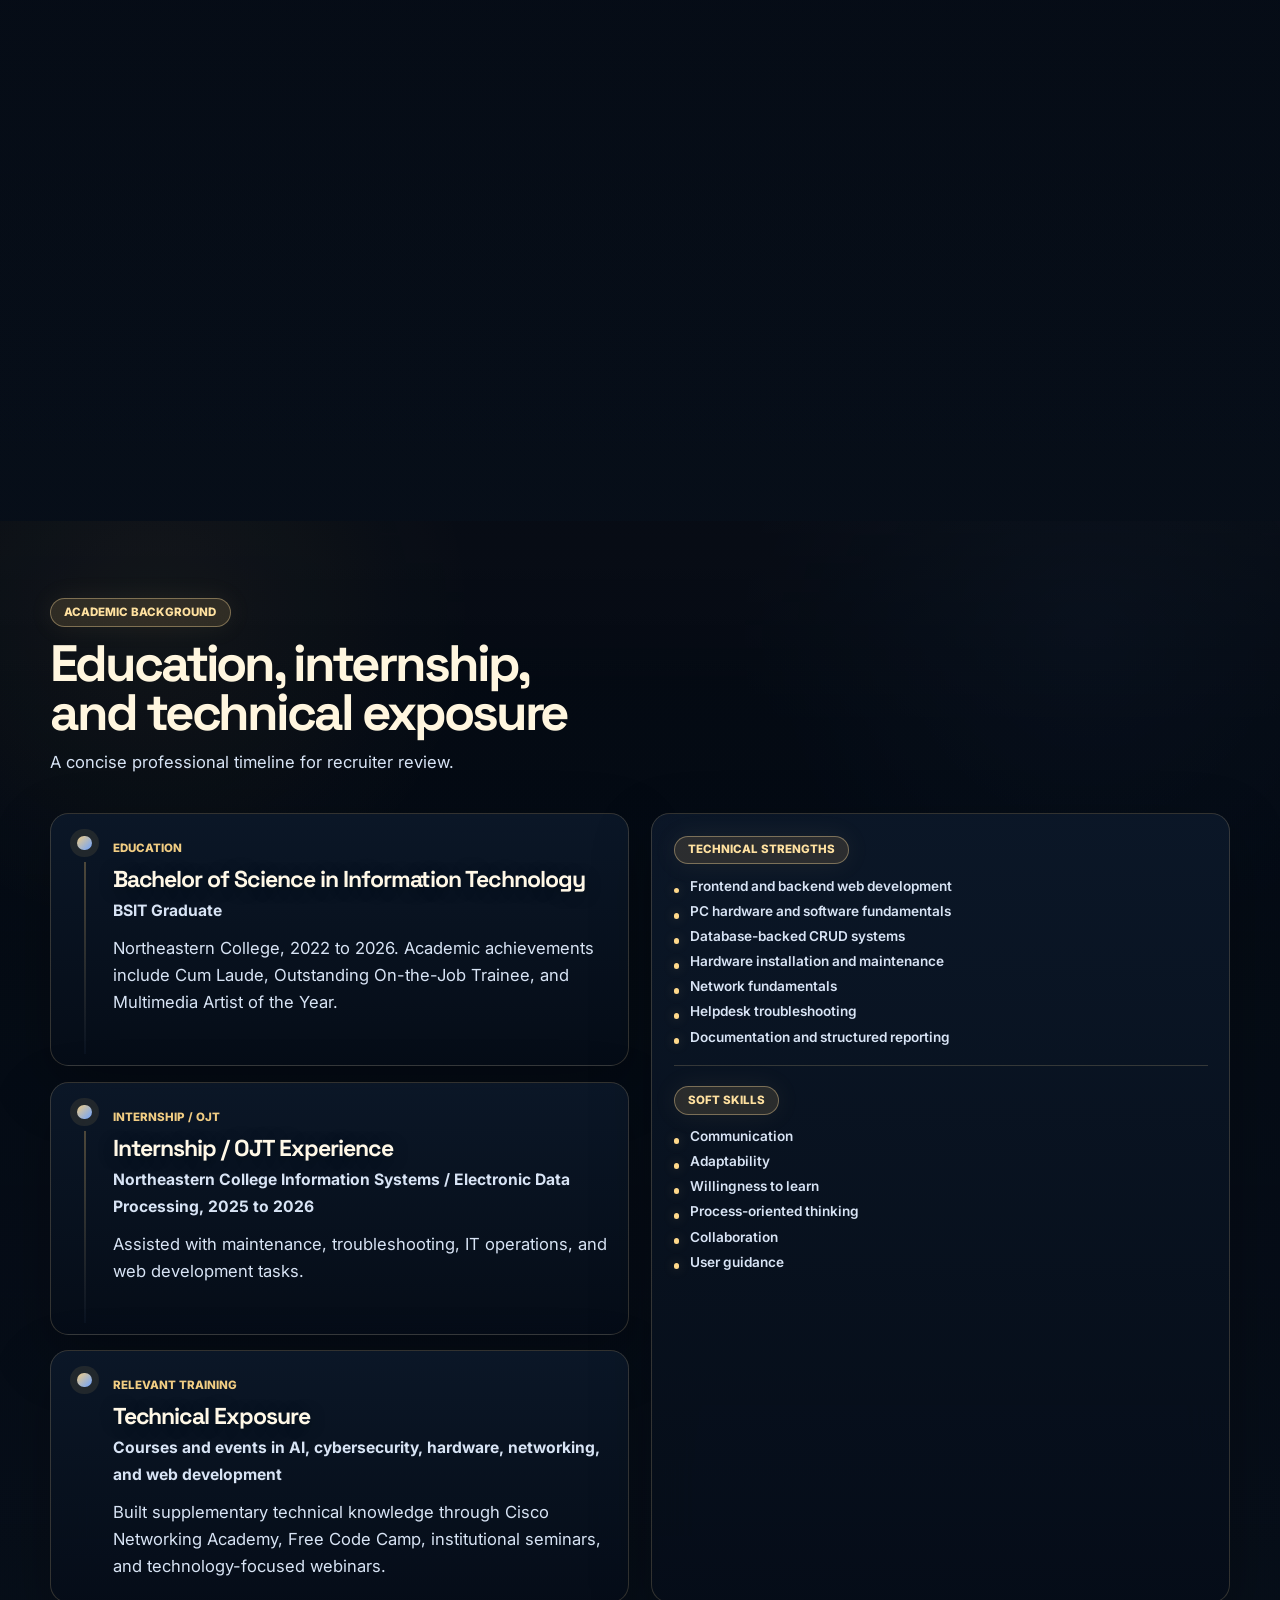
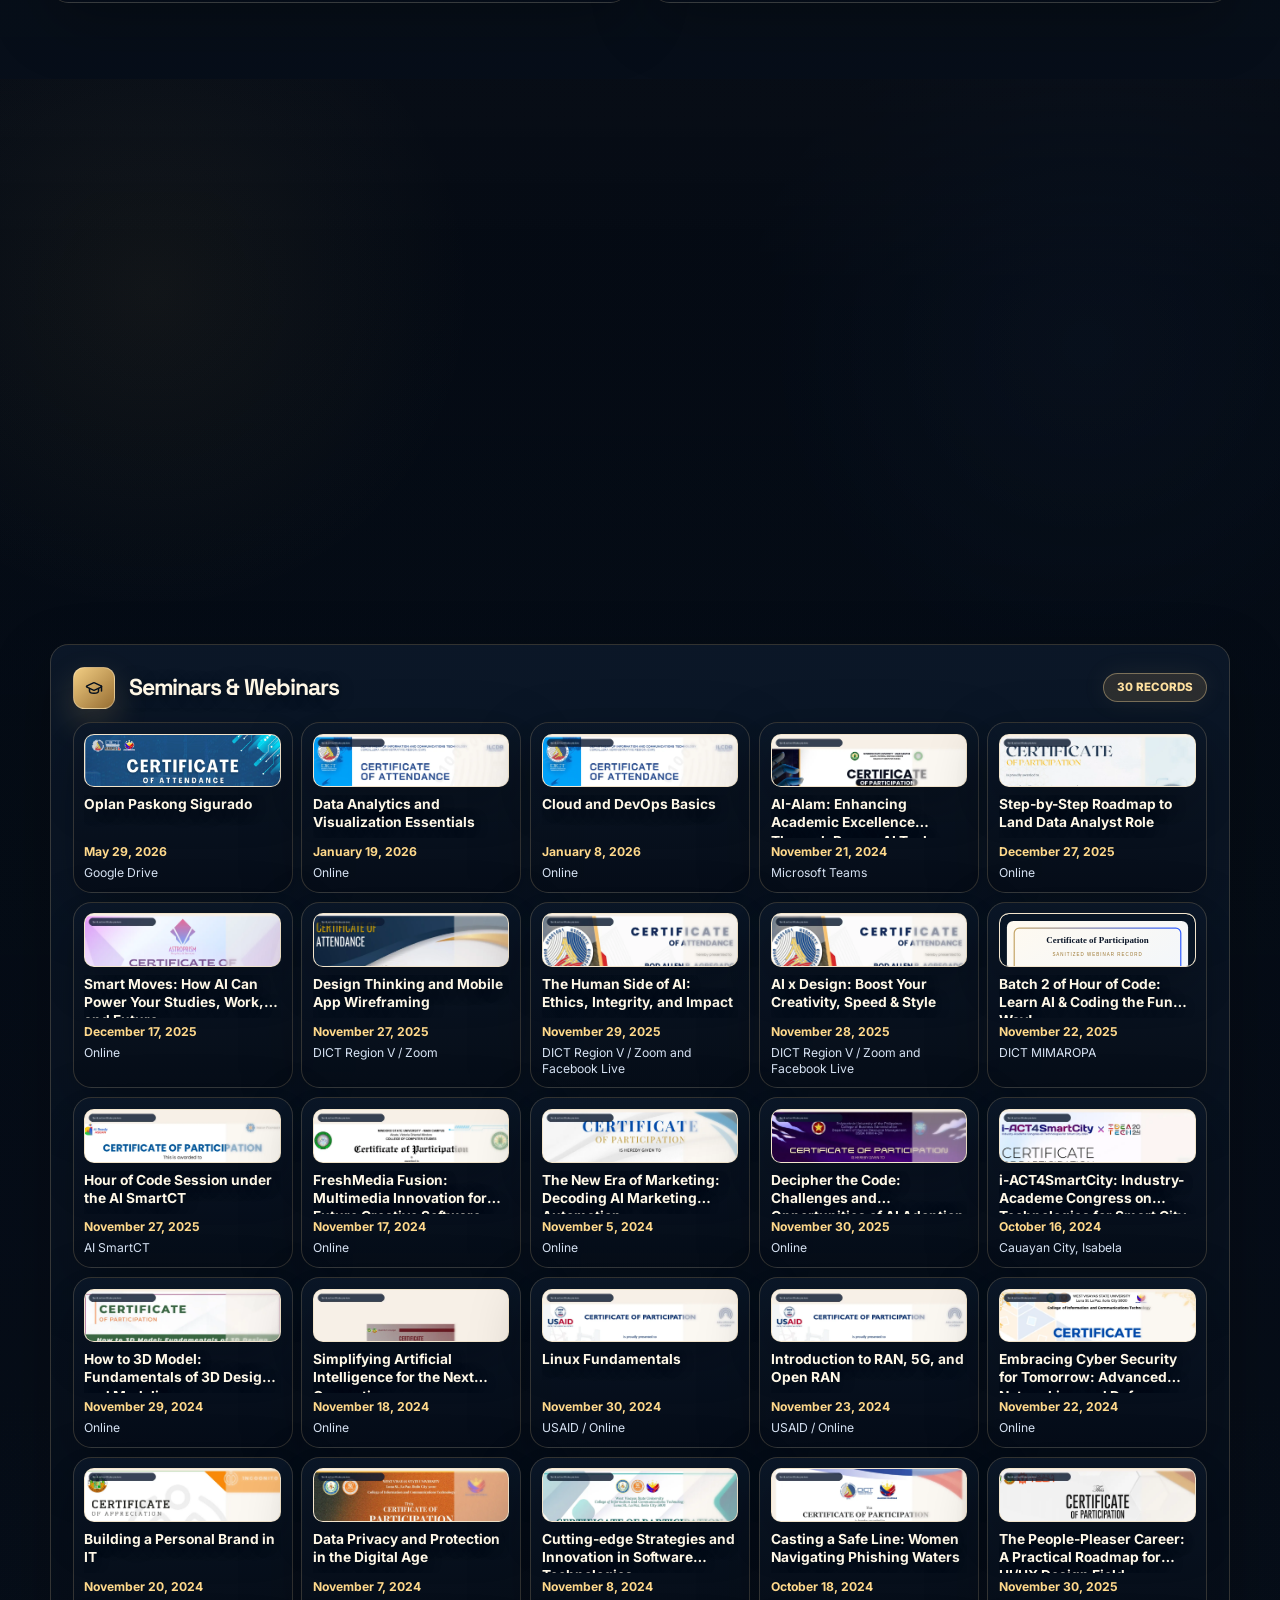
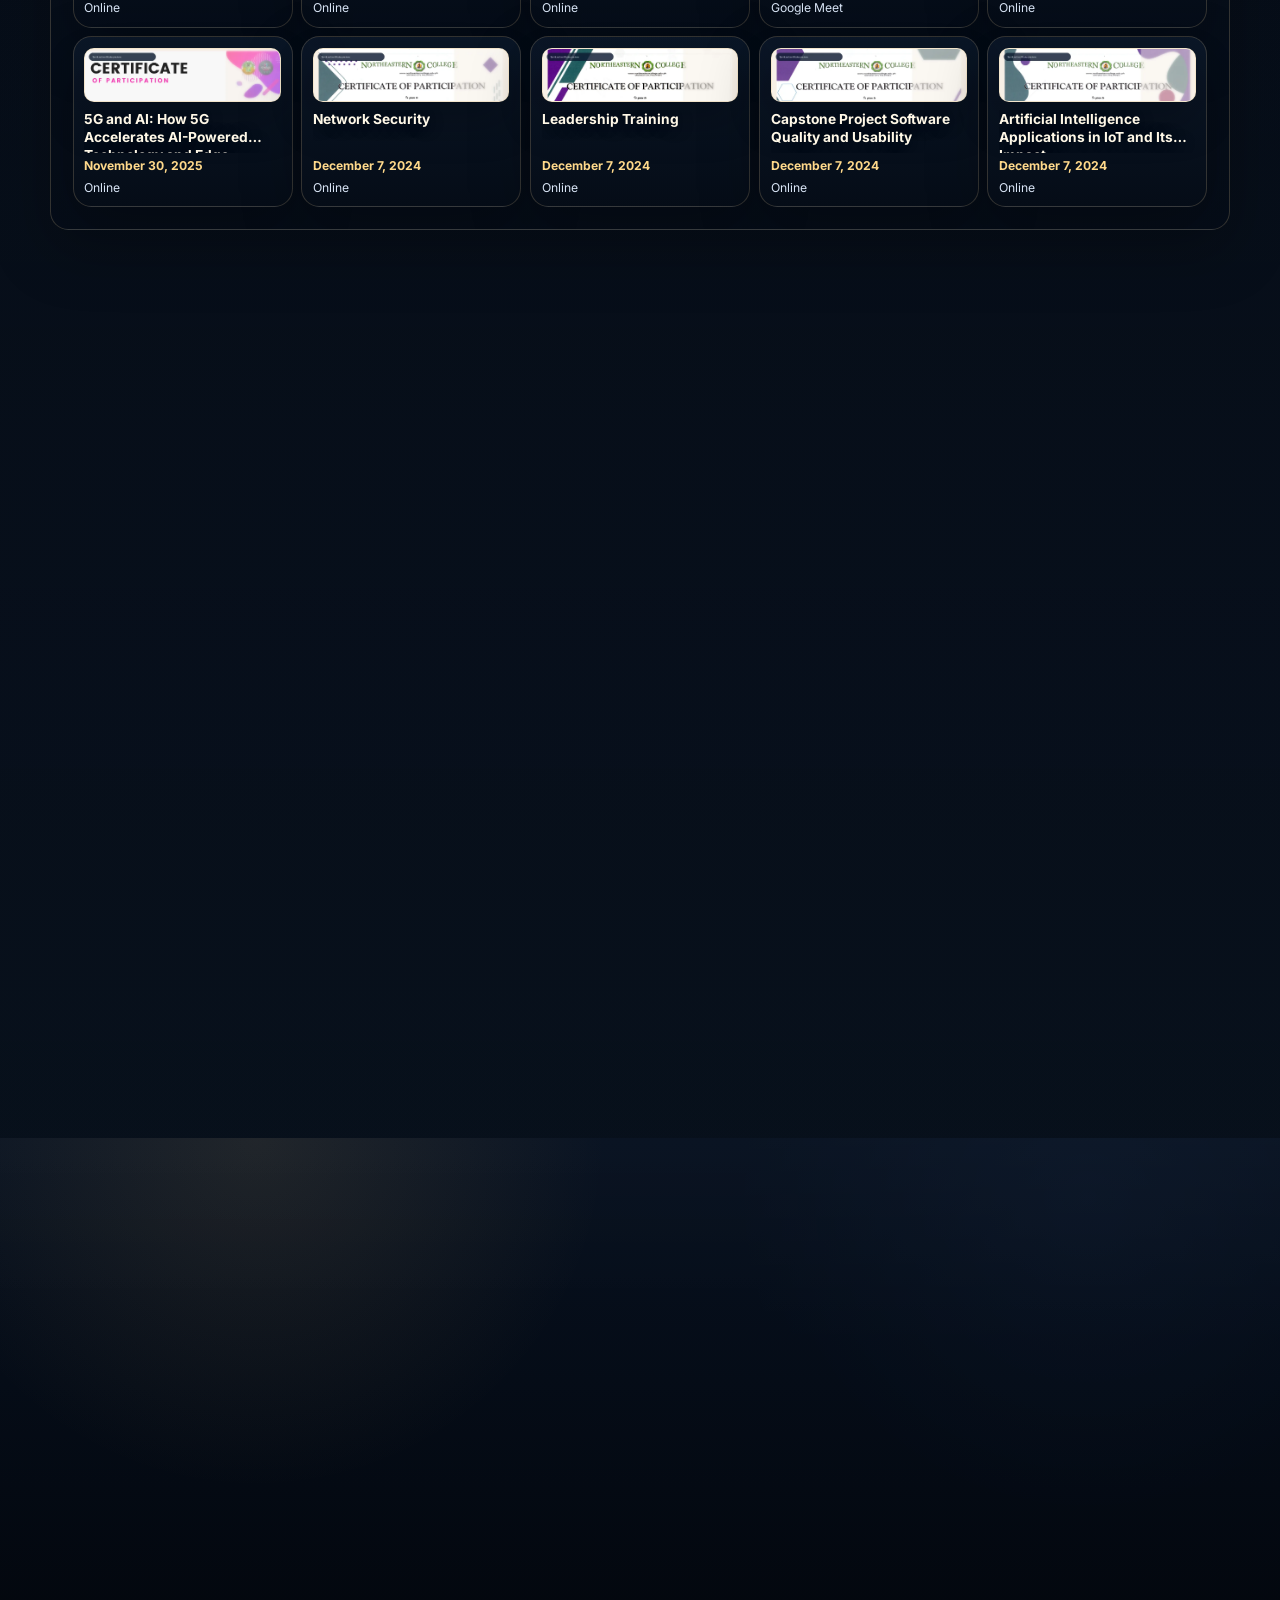
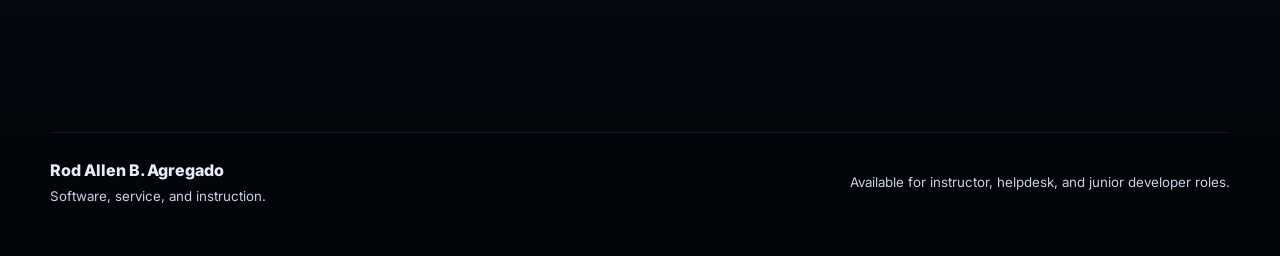
==== commit 5e9c3904: "Deploy portfolio layout consistency polish" ====
--- a/portfolio/index.html
+++ b/portfolio/index.html
@@ -21,13 +21,13 @@
         if (!isLocalHost) {
           const stylesheet = document.createElement("link");
           stylesheet.rel = "stylesheet";
-          stylesheet.href = "/portfolio/assets/app-Ujly0aVe.css?v=20260530-content-reduce";
+          stylesheet.href = "/portfolio/assets/app-Cz_M1Q56.css?v=20260531-layout-polish";
           document.head.appendChild(stylesheet);
 
           const script = document.createElement("script");
           script.type = "module";
           script.crossOrigin = "";
-          script.src = "/portfolio/assets/app-lpH9vFZD.js?v=20260530-content-reduce";
+          script.src = "/portfolio/assets/app-CCNzye3n.js?v=20260531-layout-polish";
           document.body.appendChild(script);
         }
       })();
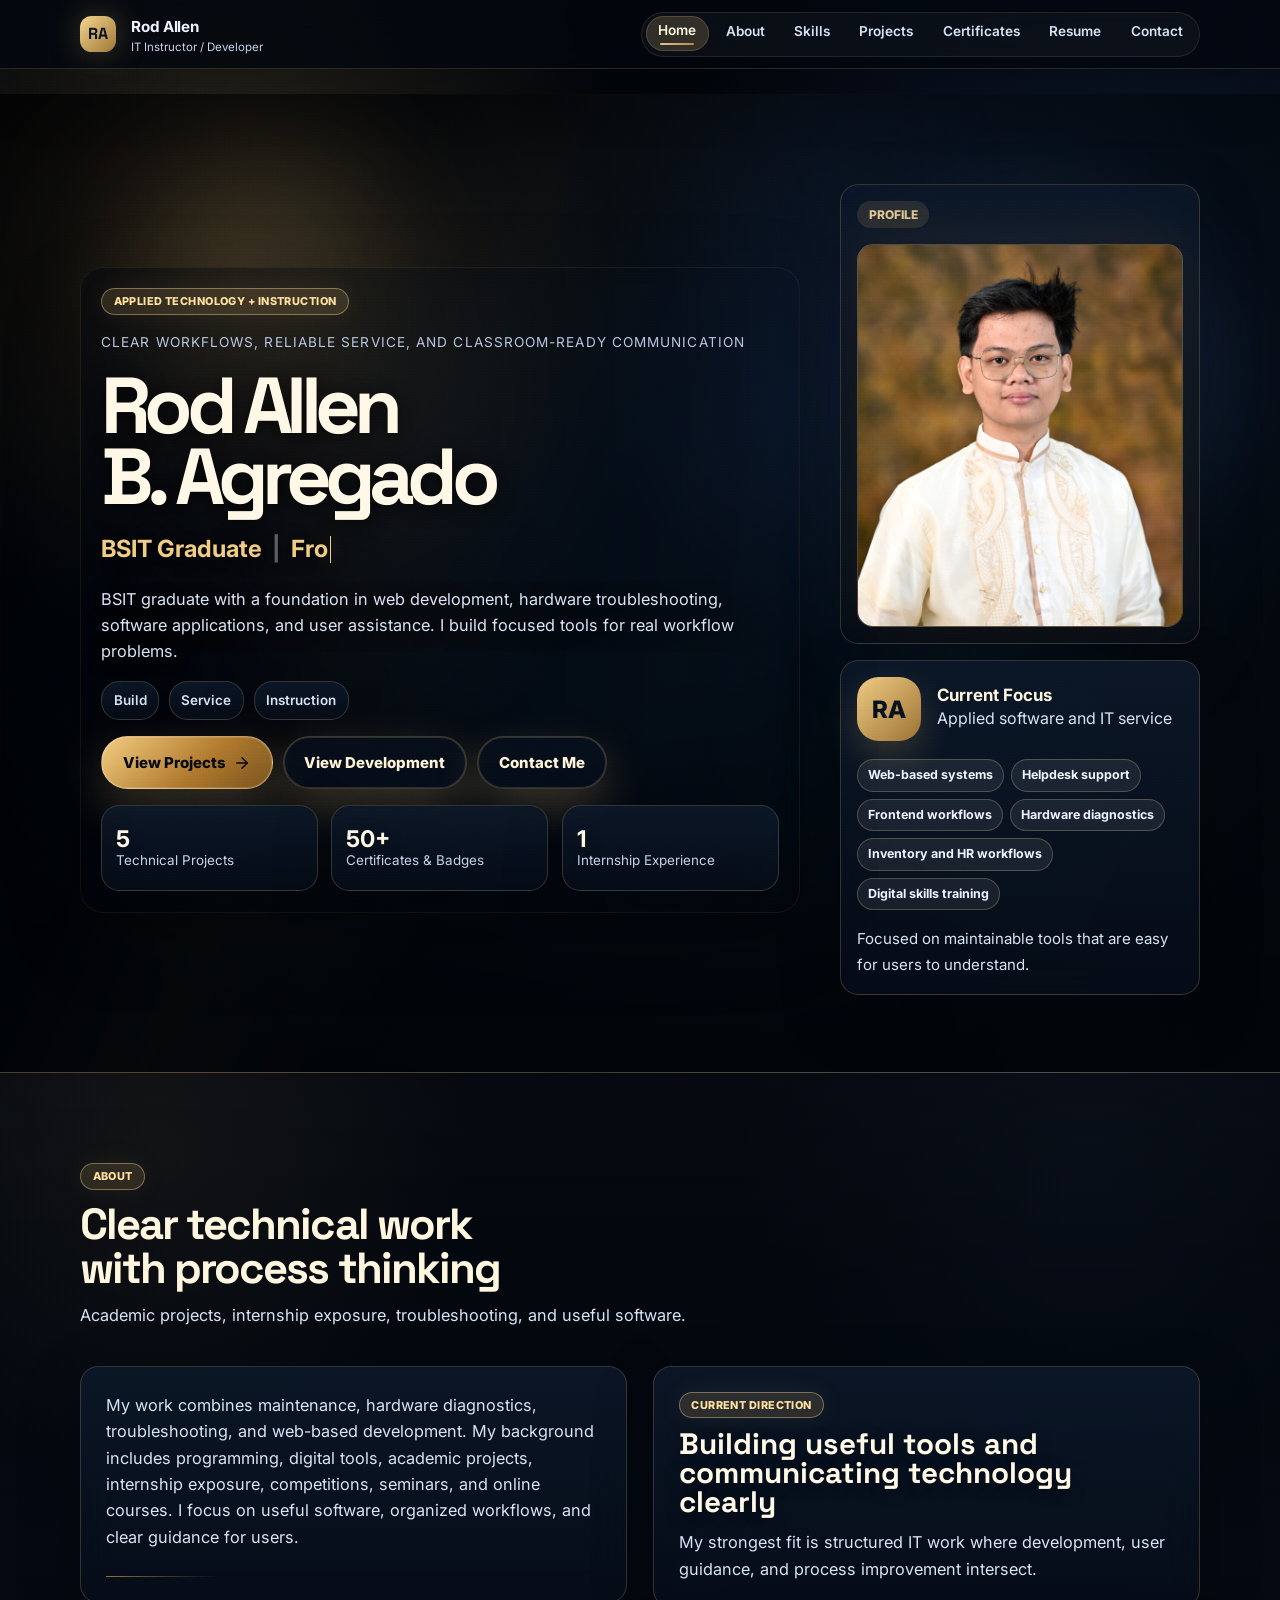
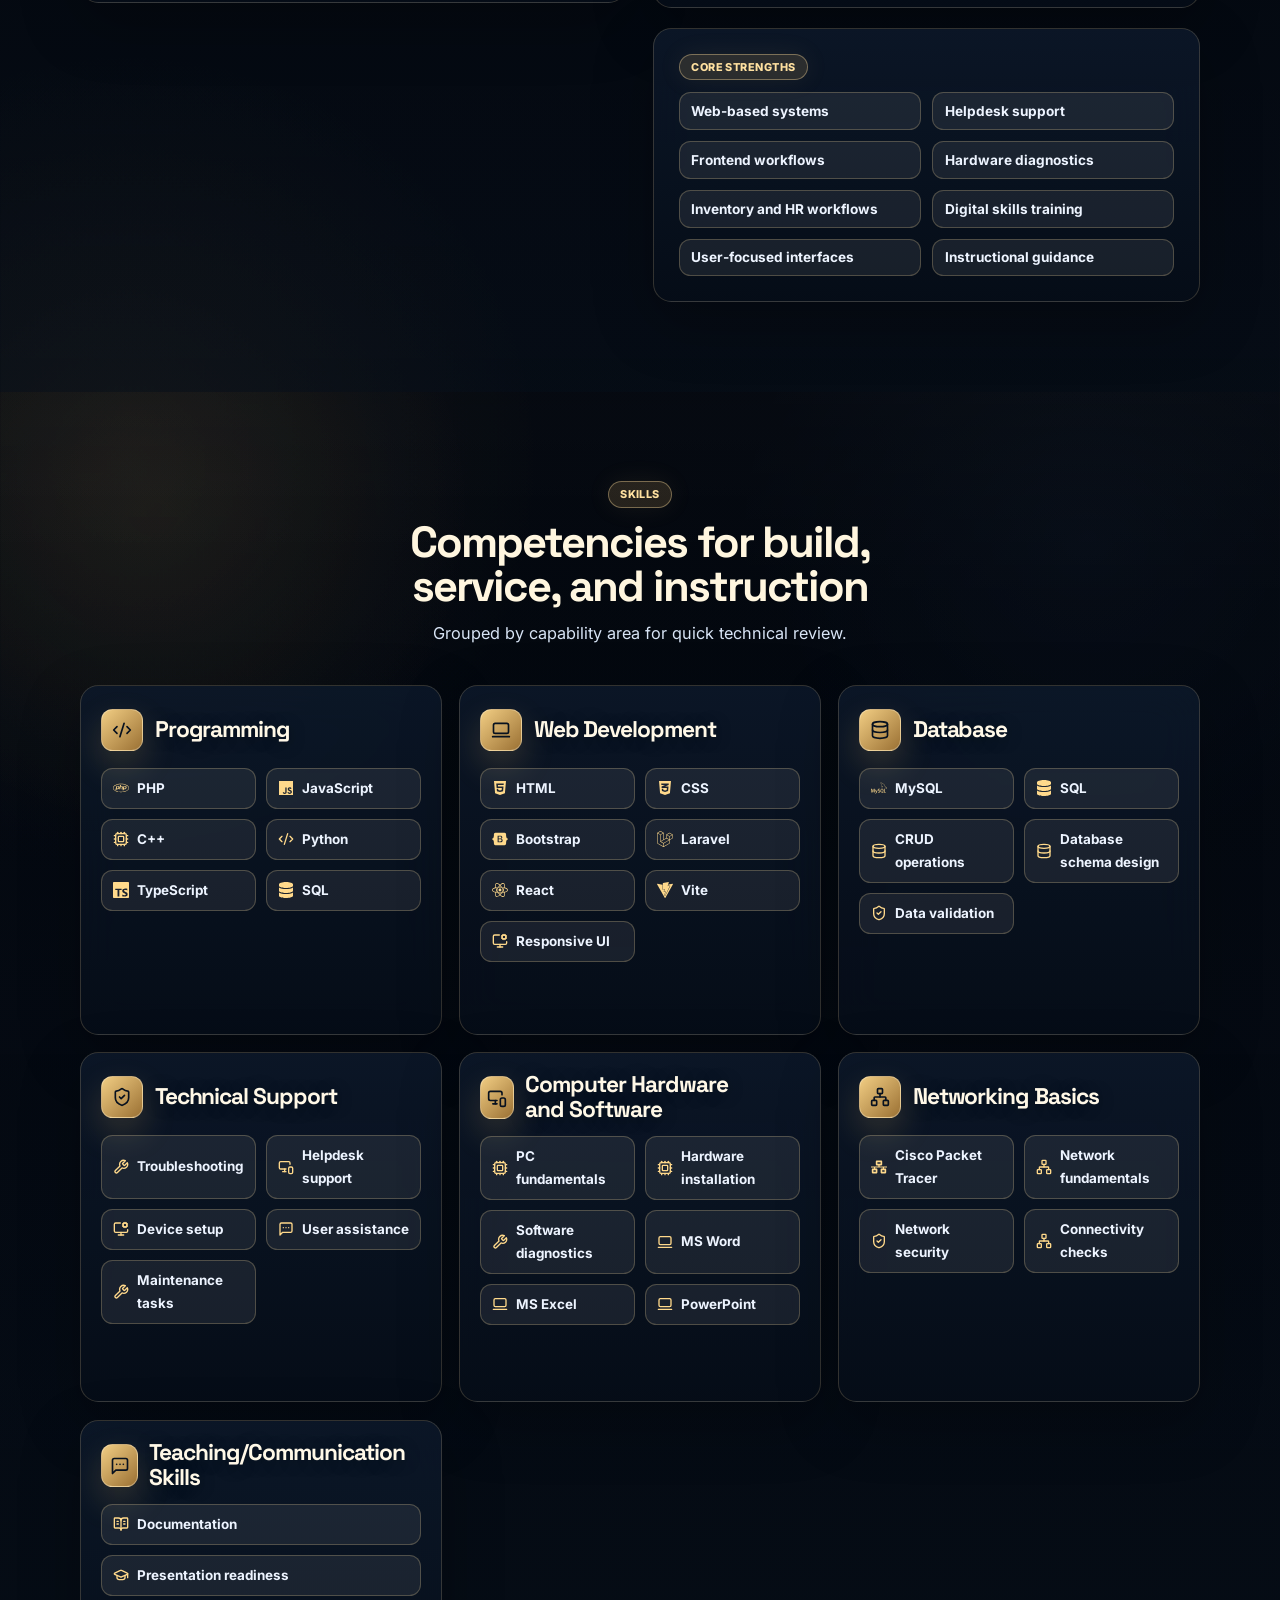
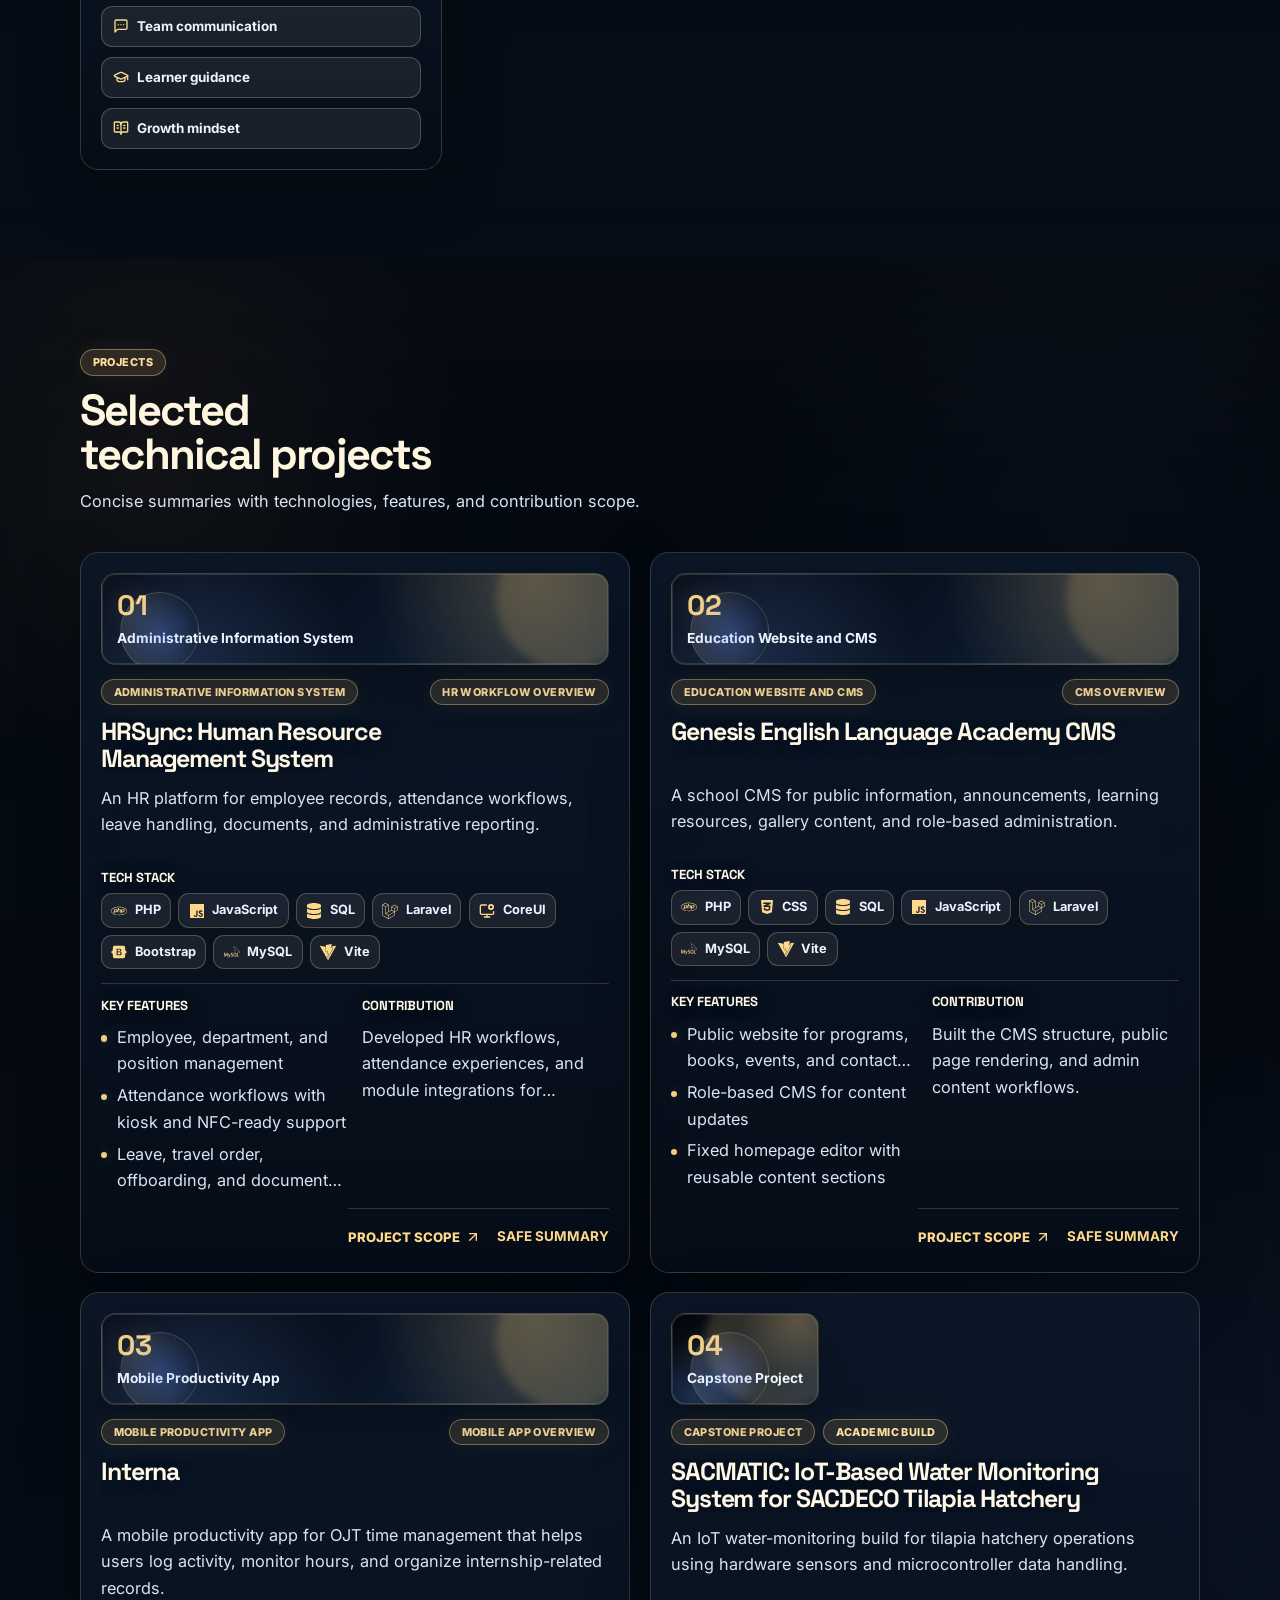
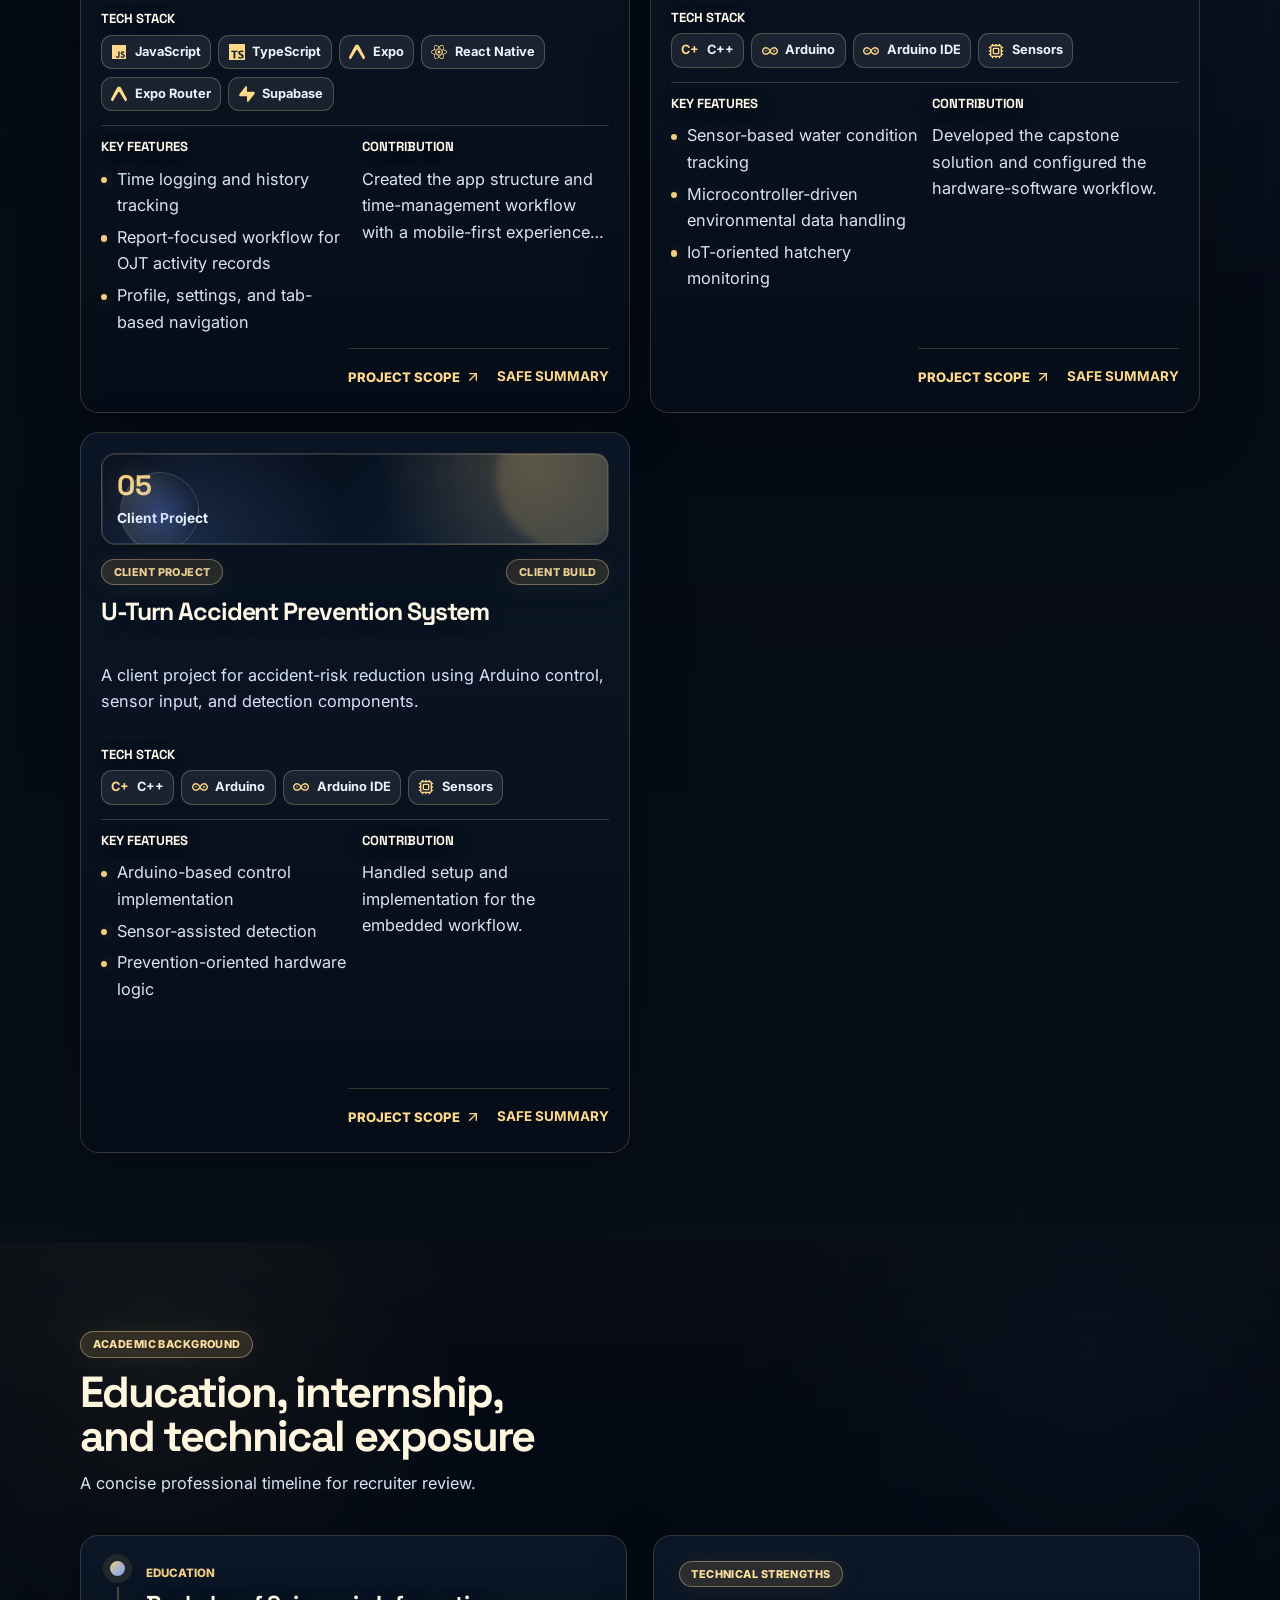
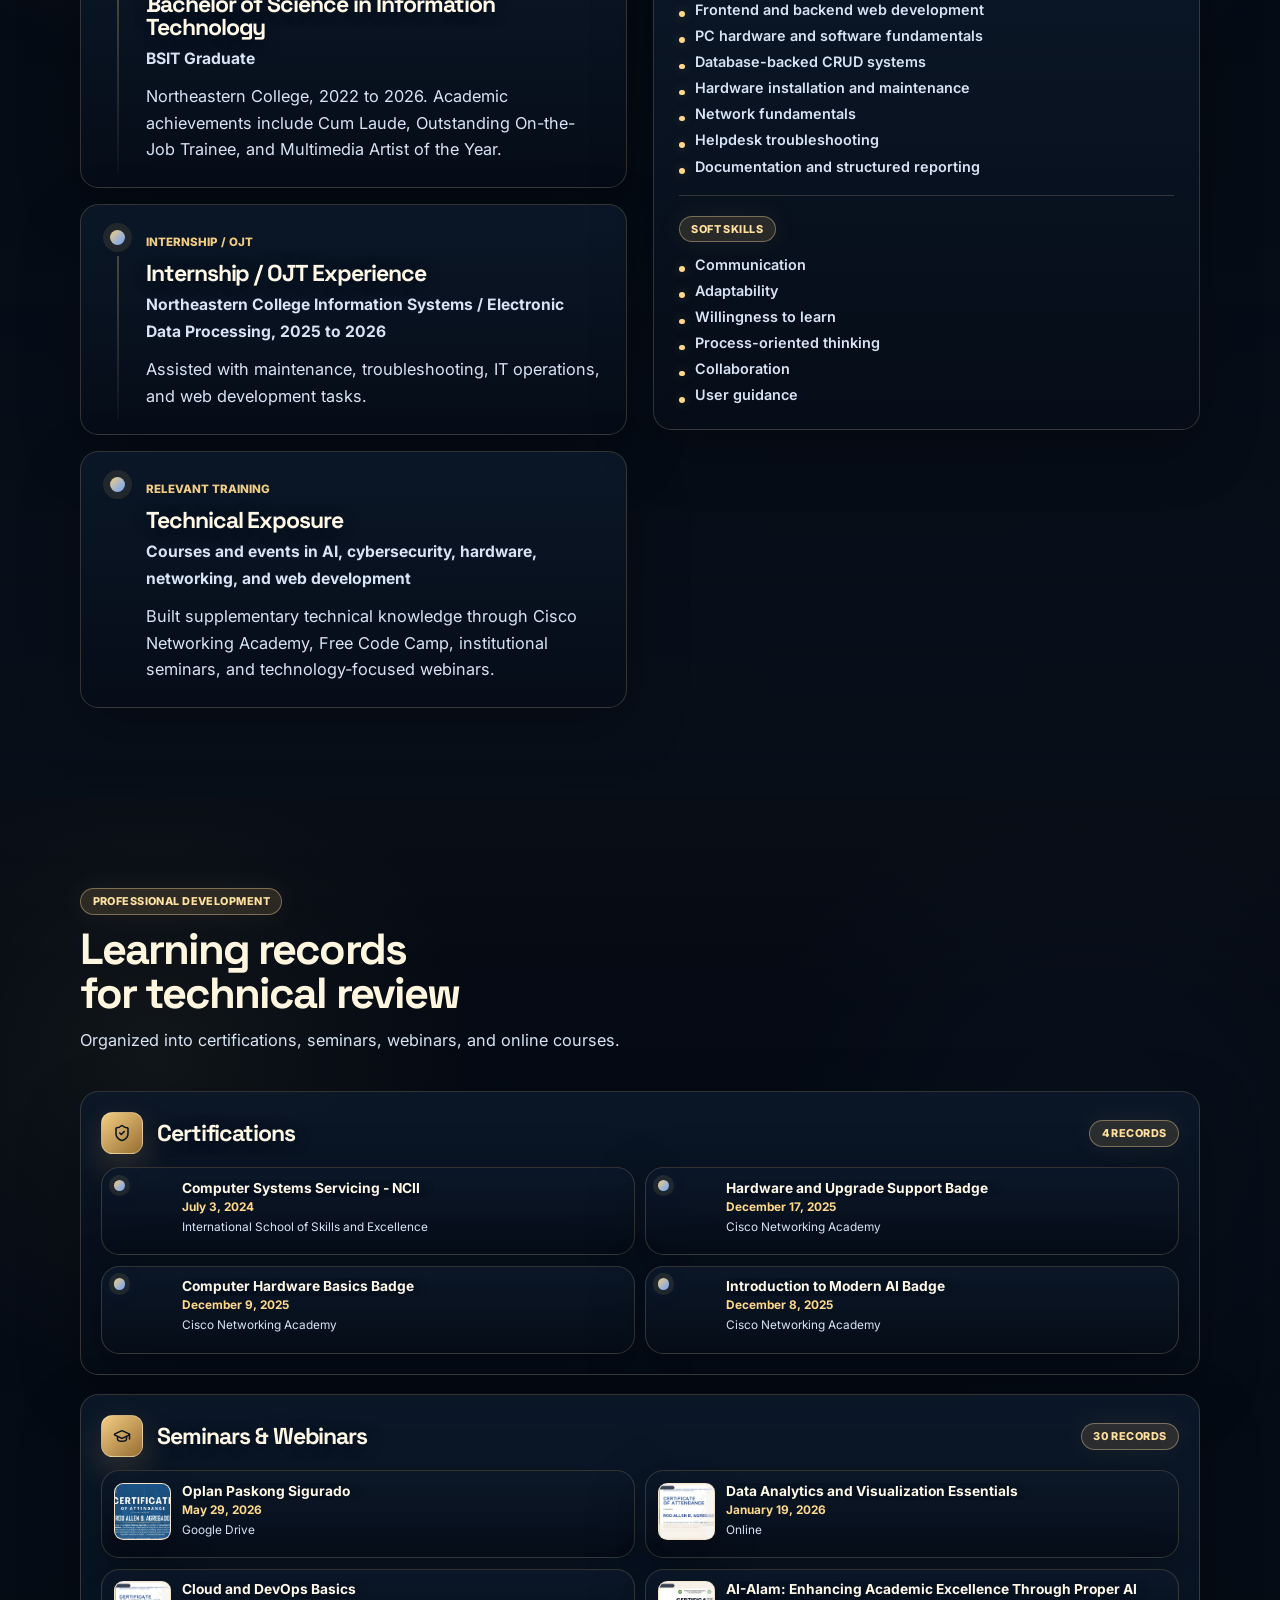
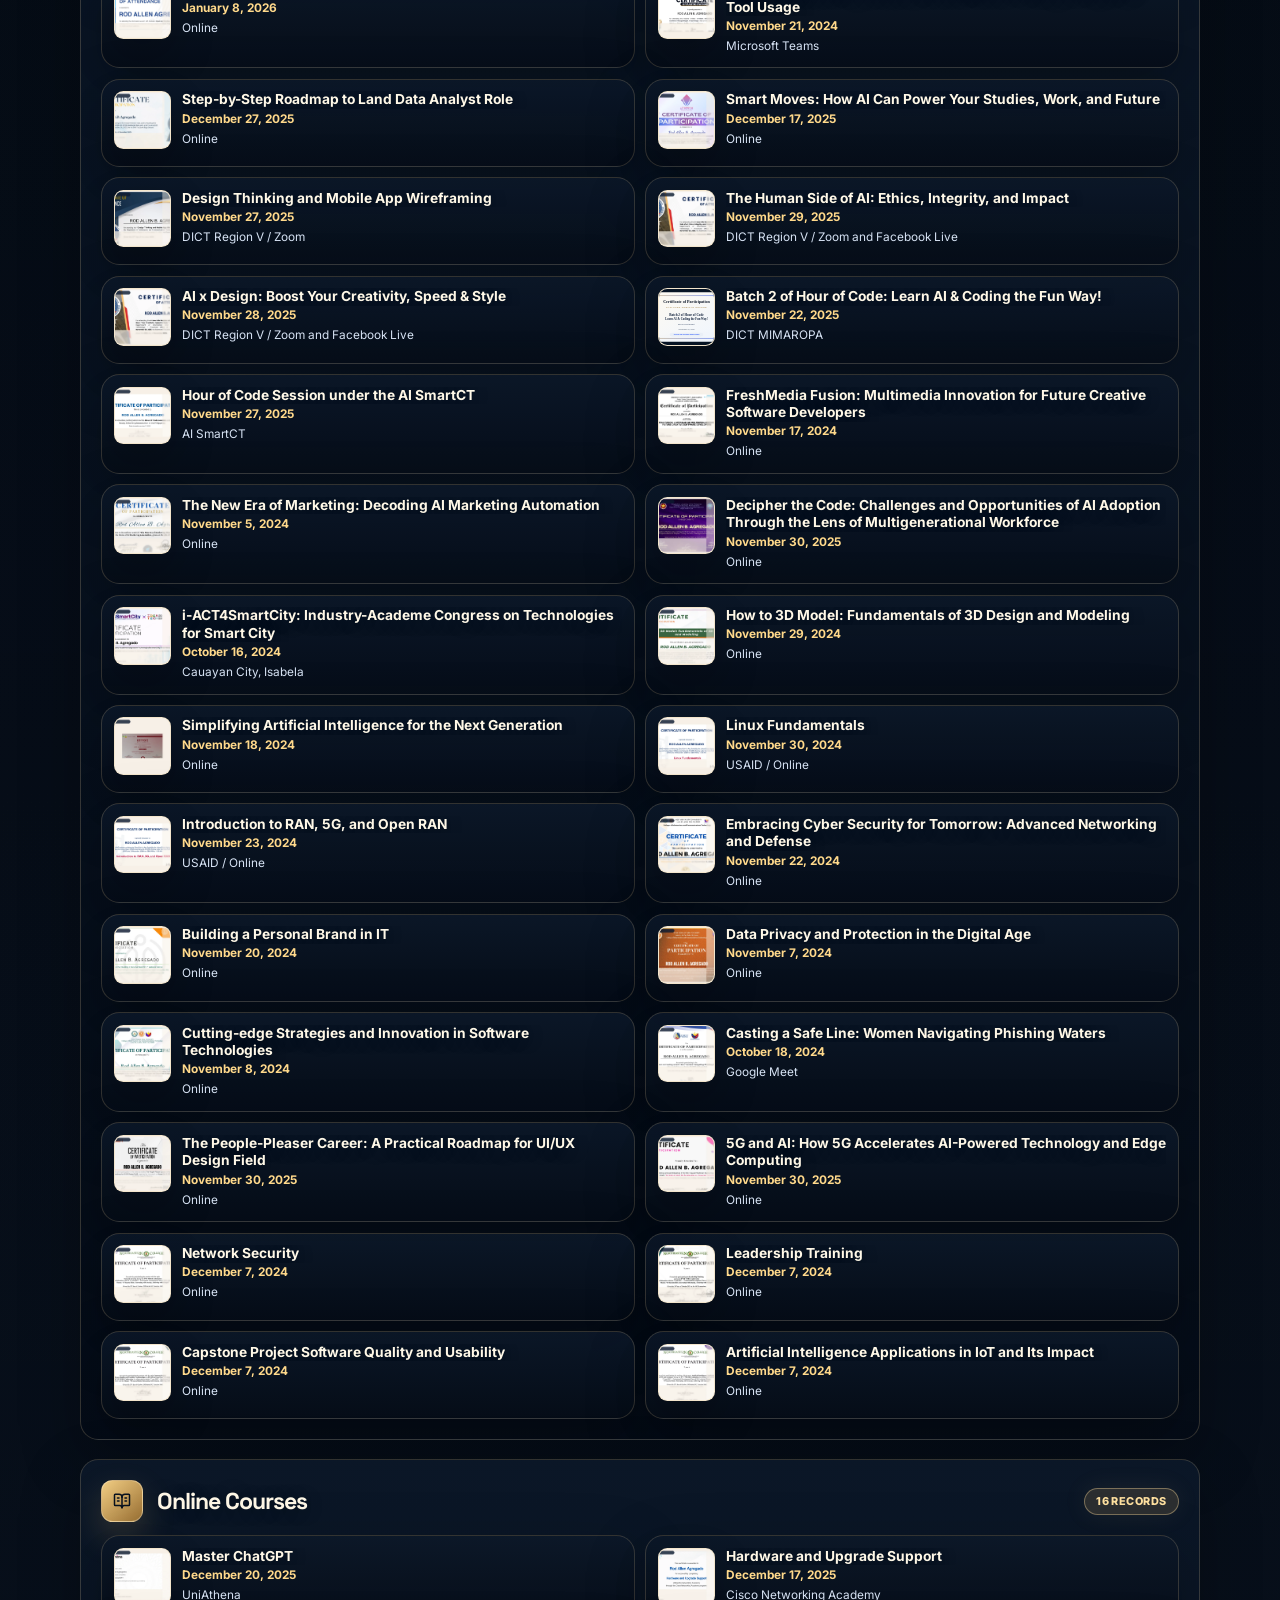
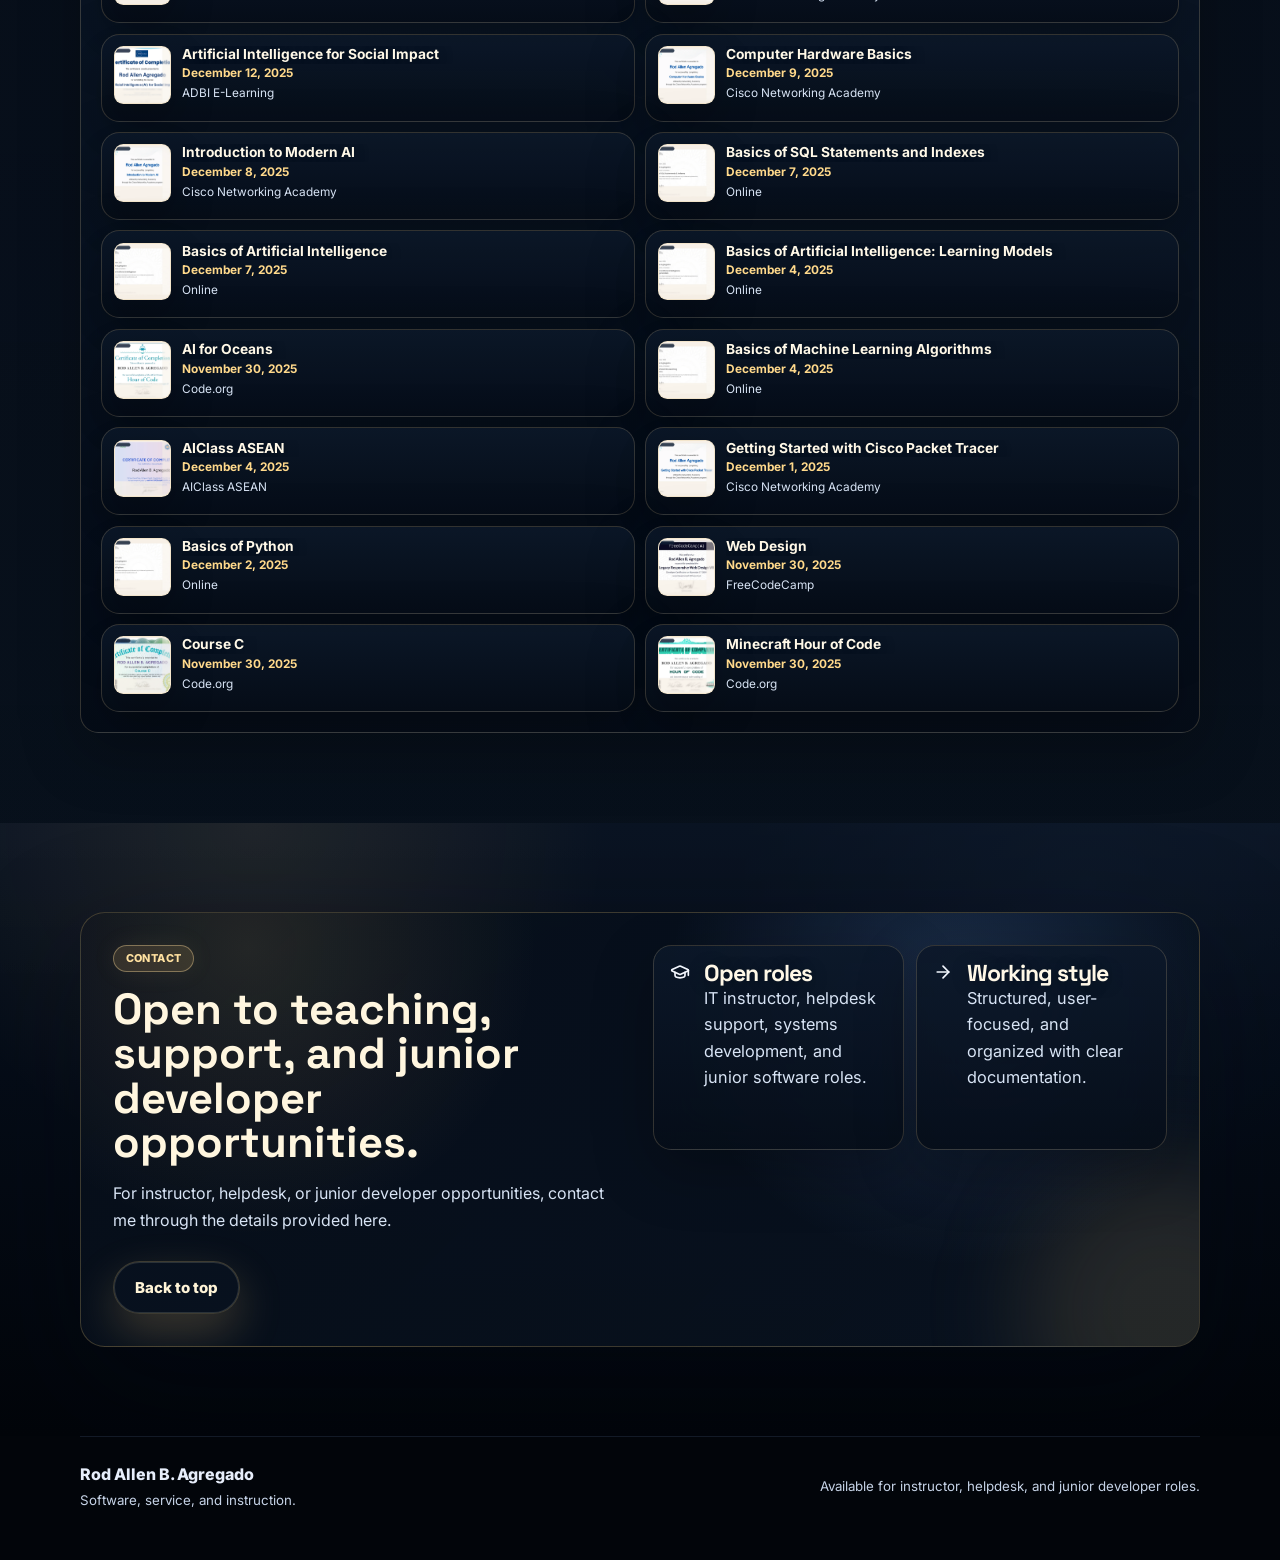
==== commit 116118b2: "Deploy recovered portfolio layout density" ====
--- a/portfolio/index.html
+++ b/portfolio/index.html
@@ -21,13 +21,13 @@
         if (!isLocalHost) {
           const stylesheet = document.createElement("link");
           stylesheet.rel = "stylesheet";
-          stylesheet.href = "/portfolio/assets/app-Cz_M1Q56.css?v=20260531-layout-polish";
+          stylesheet.href = "/portfolio/assets/app-DTr5mLP3.css?v=20260531-recovery-polish";
           document.head.appendChild(stylesheet);
 
           const script = document.createElement("script");
           script.type = "module";
           script.crossOrigin = "";
-          script.src = "/portfolio/assets/app-CCNzye3n.js?v=20260531-layout-polish";
+          script.src = "/portfolio/assets/app-BrbW-zVf.js?v=20260531-recovery-polish";
           document.body.appendChild(script);
         }
       })();
